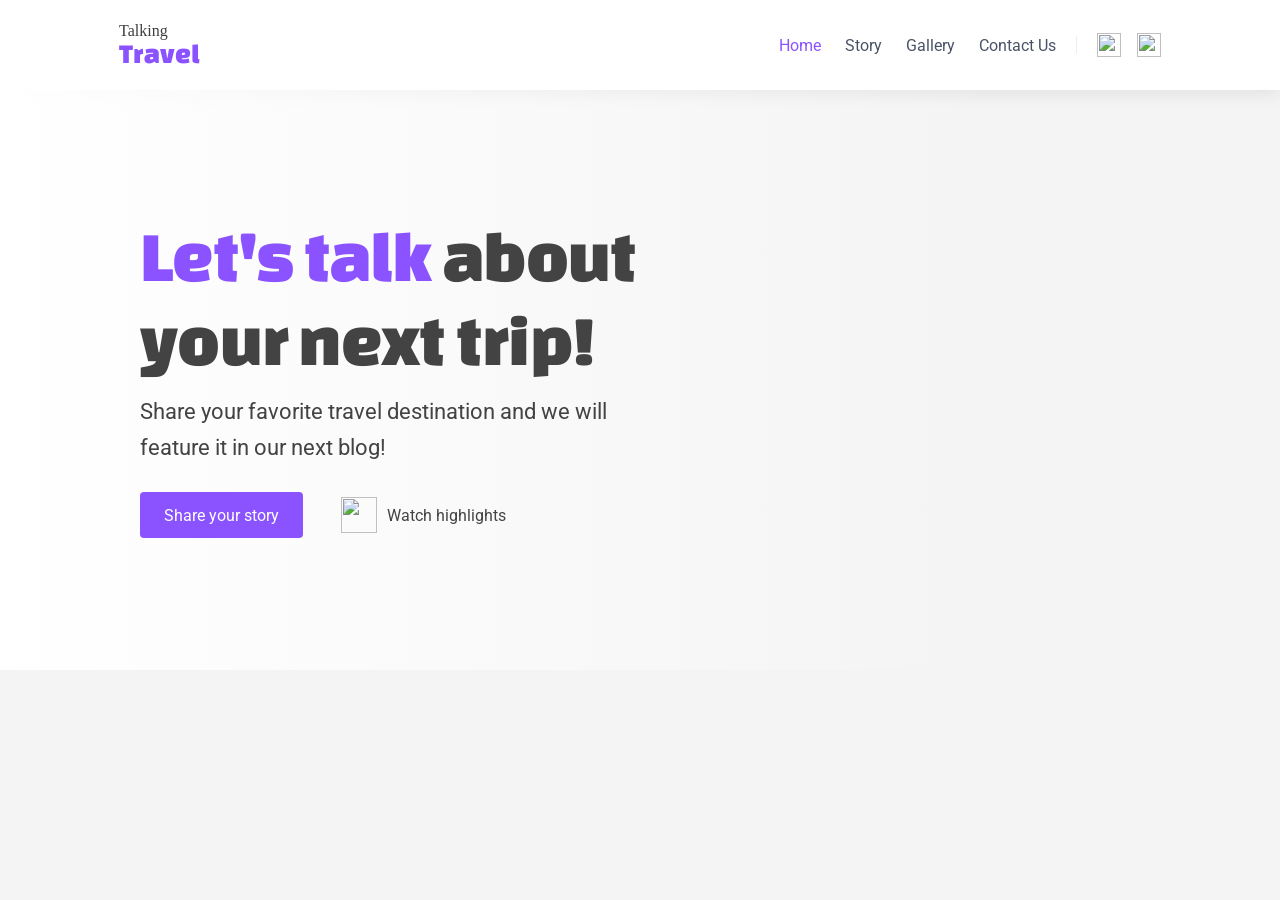
==== index.html @ 97d71665 "Обновленная шапка страницы + 2 блок с фотографией" ====
<!DOCTYPE html>
<html lang="ru">
    <head>
        <meta charset="utf-8">
        <meta name="viewport" content="width=device-width, initial-scale=1">
        <title>Talking Travel - сообщество путешественников</title>
        
        <link rel="preconnect" href="https://fonts.googleapis.com">
        <link rel="preconnect" href="https://fonts.gstatic.com" crossorigin>
        <link href="https://fonts.googleapis.com/css2?family=Changa+One:ital@0;1&family=Roboto:ital,wght@0,100..900;1,100..900&display=swap" rel="stylesheet">
       
        <link rel="stylesheet" href="./css/style.css">
    </head>

    <body>

    <!-- Хедер с отступами -->
    <header class="header">
        <!-- Логотип -->
        <div class="logo">
            <span class="logo-top">Talking</span>
            <span class="logo-bottom">Travel</span>
        </div>

        <!-- Правая часть -->
        <div class="right-side">
            
            <!-- Меню -->
            <nav class="nav">
                <a href="#" class="active">Home</a>
                <a href="#">Story</a>
                <a href="#">Gallery</a>
                <a href="#">Contact Us</a>
            </nav>

            <!-- Линия -->
            <div class="separator"></div>

            <!-- Иконки -->
            <div class="icons">
                <img class="icon" src="img/Лупа.png">
                <img class="icon" src="img/Профиль.png">
            </div>

        </div>
    </header>

    <section class="hero-block">
        <div class="container">
            <h1 class="hero__title">
                <span class="hero__title-accent">Let's talk</span> about<br>
                your next trip!
                </h1>
            <p class="hero__description">Share your favorite travel destination and we will<br>
                feature it in our next blog!</p>
            <div class="hero__actions">
                <a class="button button--primary" href="#share">
                    Share your story</a>
                <a class="button button--secondary" href="#video">
                    <img class="icon--video" src="img/Видео.png">
                    Watch highlights
                </a>
            </div>
        </div>
       
    </section>
    </body>
</html>
---- css/style.css ----
/* Сброс */
* {
    margin: 0;
    padding: 0;
    box-sizing: border-box;
}

body {
    font-family: Arial, sans-serif;
    background-color: #f4f4f4;
}

/* --- Хедер --- */
.header {
    width: auto;
 
    height: 90px;
    background-color: #ffffff;
    
    display: flex;
    justify-content: space-between; /* Логотип к левому краю, меню к правому */
    align-items: center;
    
    /* Внутренние отступы для контента (чтобы текст не прилипал к краям белого блока) */
    padding-left: 119px;
    padding-right: 119px;
    
    box-shadow: 0 4px 16px rgba(0,0,0,0.08);
}

/* --- Логотип --- */
.logo {
    display: flex;
    flex-direction: column;
    line-height: 1;
}

.logo-top {
    font-family: 'Black Signature PERSONAL USE ONLY';
    font-size: 16px;
    color: #3E3E3E;
}

.logo-bottom {
    font-family: 'Changa One';
    font-size: 28px;
    font-weight: 400;
    color: #8A53FF;
}

/* --- Правая часть --- */
.right-side {
    display: flex;
    align-items: center;
    gap: 20px;
}

/* --- Меню --- */
.nav {
    font-family: 'Roboto';
    display: flex;
    gap: 24px;
}

.nav a {
    text-decoration: none;
    color: #495367;
    font-size: 16px;
}

.nav a.active {
    color: #8A53FF;
}

/* --- Разделитель --- */
.separator {
    width: 1px;
    height: 18.53px;
    background-color: #EEEEEE;
}

/* --- Иконки --- */
.icons {
    display: flex;
    align-items: center;
    gap: 16px;
}

.icon {
    width: 24px;      /* задайте нужный размер */
    height: 24px;
    cursor: pointer;
    object-fit: contain;
}

.hero-block {
    width: 100%;             /* Растягиваем блок на всю ширину */
    height: 580px;       /* Задаем минимальную высоту блока (можно в px или vh) */
    
    /* Добавляем изображение */
    background-image: linear-gradient(to right, 
                        rgba(255, 255, 255, 1) 0%, 
                        rgba(255, 255, 255, 0) 78%),
    url('../img/Фон.png'); 
    
    /* Настройки отображения картинки: */
    background-repeat: no-repeat;  /* Запрещаем картинке размножаться плиткой */
    background-size: cover;        /* Масштабируем картинку, чтобы она полностью закрыла блок */
    background-position: center;   /* Центрируем картинку по вертикали и горизонтали */
    
    /* Дополнительно: выравнивание текста внутри блока */
    display: flex;
    align-items: flex-start;           /* Центрируем контент по вертикали */

    padding-left: 140px;
    padding-top: 124px;
}

.hero__title {
    font-family: 'Changa One', sans-serif;
    font-size: 73px;
    font-weight: 400;         
    line-height: 84px;        
    letter-spacing: -0.01em; 
    color: #434343;
}

.hero__title-accent {
  color: #8A53FF;
}

.hero__description {
    font-family: 'Roboto', sans-serif;
    font-size: 22px;
    font-weight: 400;         
    line-height: 36px;  
    color: #434343;
    padding-top: 12px;
}

.hero__actions {
    display: flex;
    gap: 14px;
    align-items: center;
    padding-top: 26px;
}

.button {
    display: inline-flex;
    align-items: center;
    justify-content: center;
    gap: 10px;
    height: 46px;
    padding: 12px 24px;
    border-radius: 4px;
    font-family: 'Roboto', sans-serif;
    font-size: 16px;
    font-weight: 400;
    text-decoration: none;
    cursor: pointer;
    border: none;
    transition: opacity 0.2s;
}

.button--primary {
    background: #8A53FF;
    color: #ffffff;
}

.hero__actions--secondary {
    display: inline-flex;
}
.icon--video {
    width: 36px;      /* задайте нужный размер */
    height: 36px;
    cursor: pointer;
    object-fit: contain;
}

.button--secondary {
    color: #434343;
}
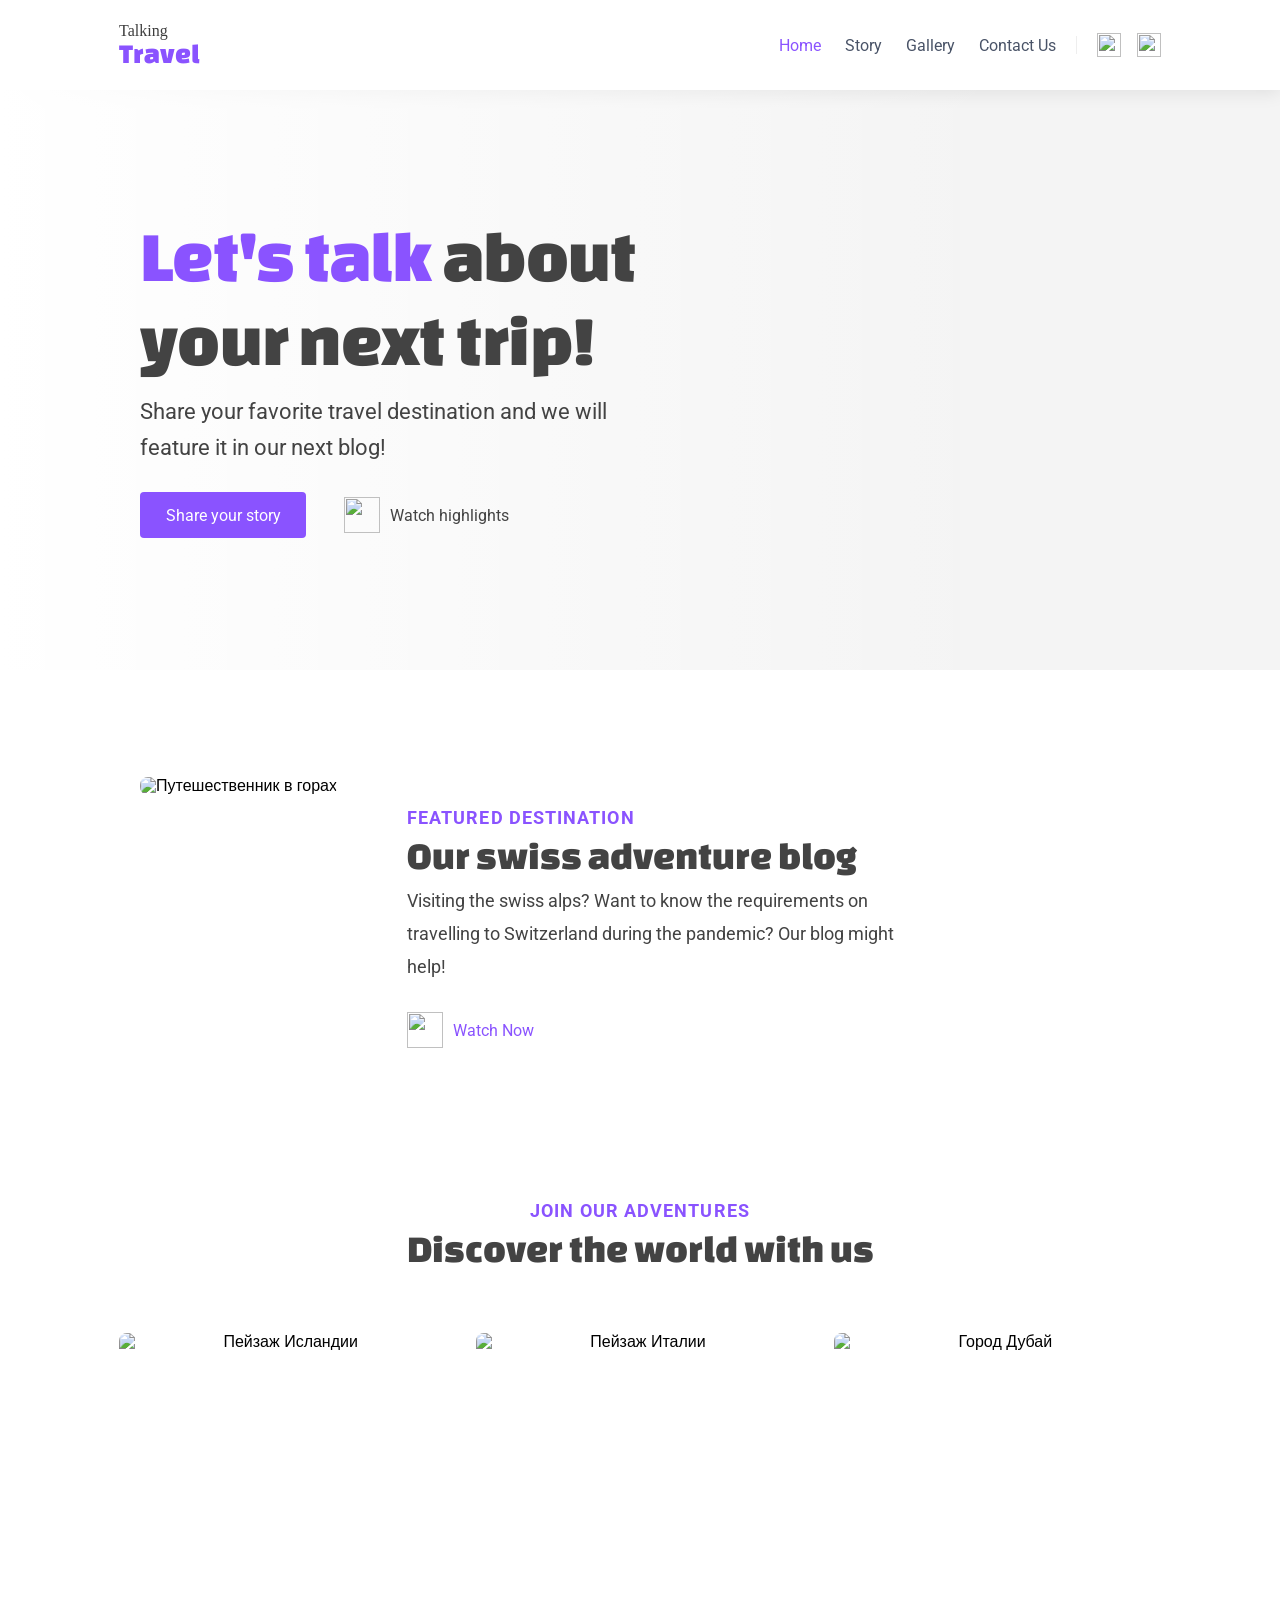
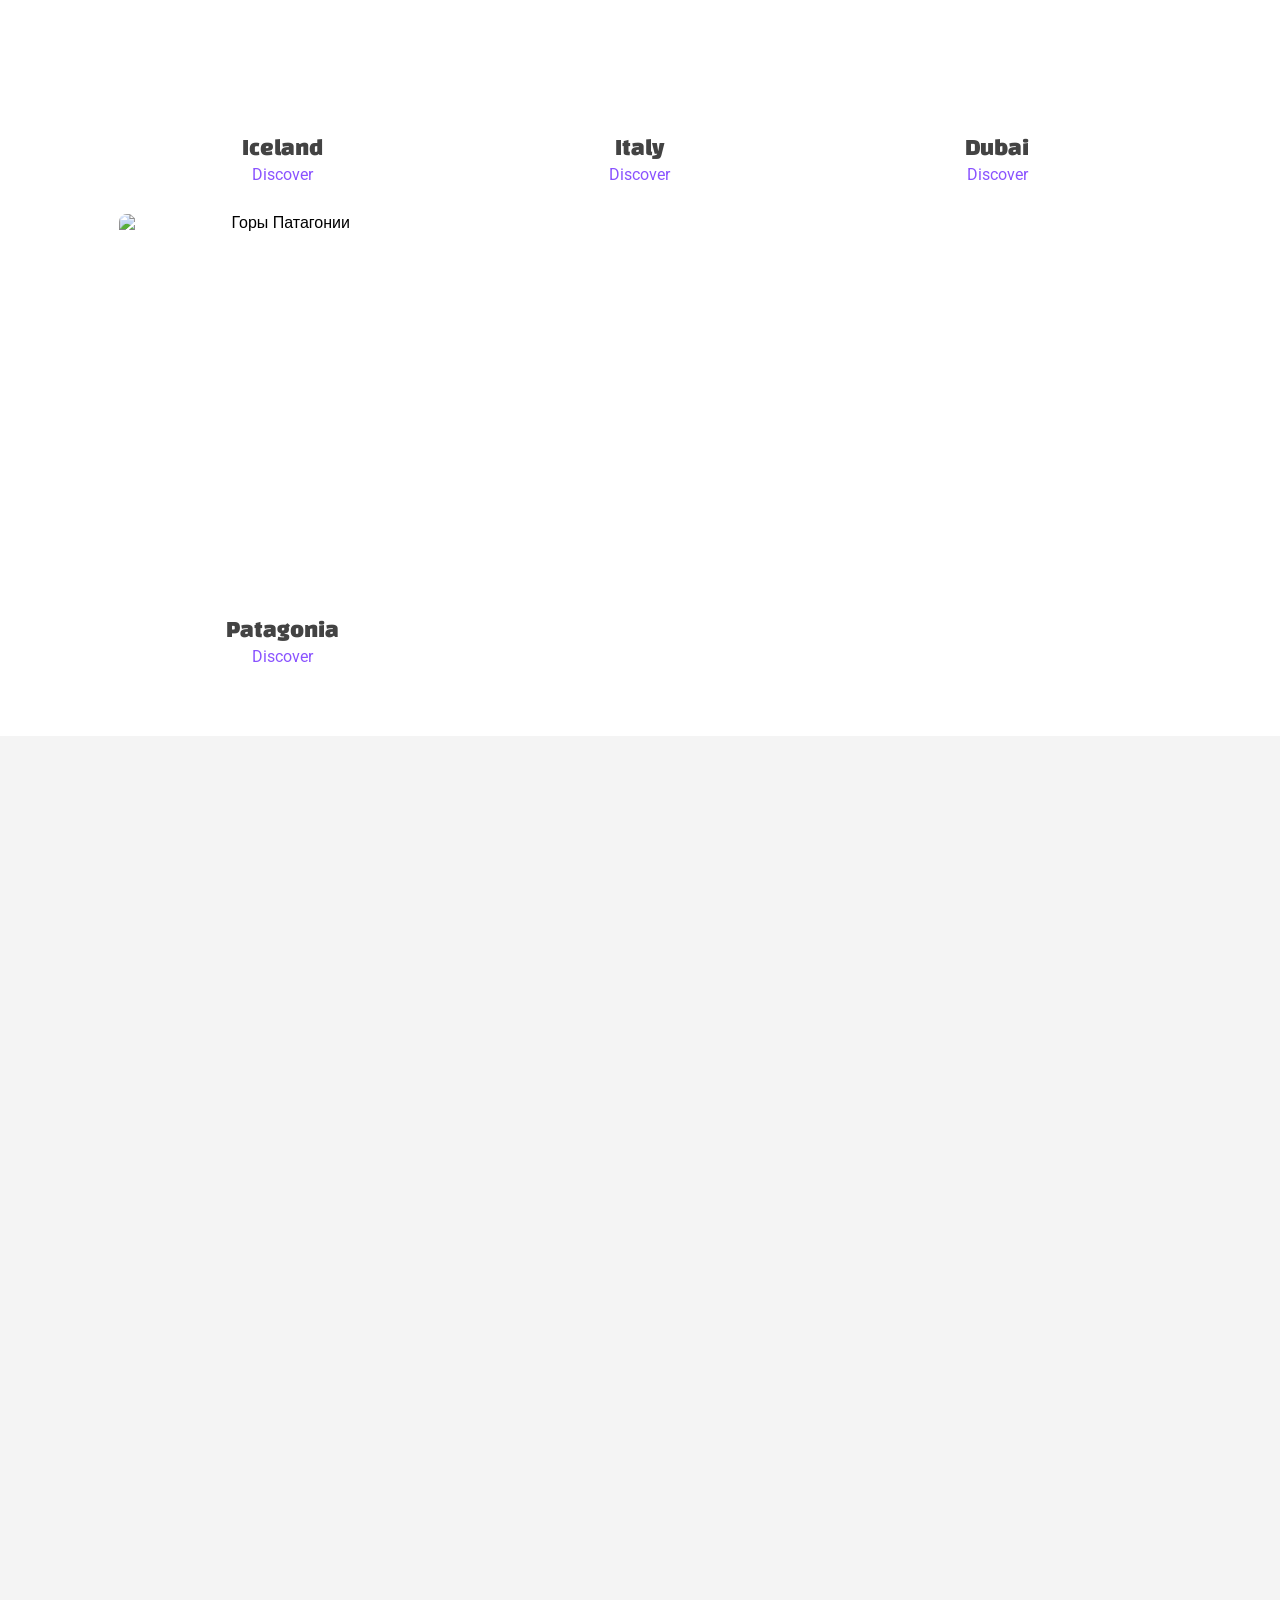
==== commit ec26c6c5: "Секция featured: разметка и стили + Секция discover: сетка карточек стран + Секция share: фон" ====
--- a/index.html
+++ b/index.html
@@ -17,7 +17,7 @@
     <!-- Хедер с отступами -->
     <header class="header">
         <!-- Логотип -->
-        <div class="logo">
+        <div class="logo" href="./index.html">
             <span class="logo-top">Talking</span>
             <span class="logo-bottom">Travel</span>
         </div>
@@ -45,8 +45,8 @@
         </div>
     </header>
 
-    <section class="hero-block">
-        <div class="container">
+    <section class="hero">
+        <div class="hero-block">
             <h1 class="hero__title">
                 <span class="hero__title-accent">Let's talk</span> about<br>
                 your next trip!
@@ -62,7 +62,76 @@
                 </a>
             </div>
         </div>
-       
+    </section>
+
+    <section class="featured">
+        <div class="featured__inner">
+            <div class="featured__media">
+                 <img class="featured__image" src="./img/блог2.jpg" alt="Путешественник в горах">
+            </div>
+
+            <div class="featured__content">
+                <div class="featured__text">
+                    <p class="eyebrow featured__eyebrow">FEATURED DESTINATION</p>
+                    <h2 class="title featured__title">Our swiss adventure blog</h2>
+                    <p class="featured__description">Visiting the swiss alps? Want to know the requirements on travelling to Switzerland during the pandemic? Our blog might help!</p>             
+                </div>
+
+                <div class="featured__button">
+                    <a class="button button--icon" href="#watch">
+                        <img class="featured__video" src="img/Video2.png"> Watch Now
+                    </a>
+                </div>
+            </div>
+        </div>
+    </section>
+
+    <section class="discover">
+        <div class="discover__inner">
+            <div class="discover_header">
+                <p class="eyebrow discover__eyebrow">JOIN OUR ADVENTURES</p>
+                <h2 class="title featured__title">Discover the world with us</h2>
+            </div>
+
+            <ul class="discover__grid">
+                <li>
+                    <article class="country-card">
+                    <img class="country-card__image" src="./img/Iceland.png" alt="Пейзаж Исландии">
+                    <h3 class="country-card__title">Iceland</h3>
+                    <a class="country-card__link" href="#">Discover</a>
+                    </article>
+                </li>
+
+                <li>
+                    <article class="country-card">
+                    <img class="country-card__image" src="./img/Italy.png" alt="Пейзаж Италии">
+                    <h3 class="country-card__title">Italy</h3>
+                    <a class="country-card__link" href="#">Discover</a>
+                    </article>
+                </li>
+
+                <li>
+                    <article class="country-card">
+                    <img class="country-card__image" src="./img/Dubai.png" alt="Город Дубай">
+                    <h3 class="country-card__title">Dubai</h3>
+                    <a class="country-card__link" href="#">Discover</a>
+                    </article>
+                </li>
+
+                <li>
+                    <article class="country-card">
+                    <img class="country-card__image" src="./img/Patagonia.png" alt="Горы Патагонии">
+                    <h3 class="country-card__title">Patagonia</h3>
+                    <a class="country-card__link" href="#">Discover</a>
+                    </article>
+                </li>
+            </ul>    
+        </div>
+    </section>
+
+    <section class="share">
+        <div class="share__header">
+        </div>
     </section>
     </body>
 </html>
--- a/css/style.css
+++ b/css/style.css
@@ -18,10 +18,9 @@
     background-color: #ffffff;
     
     display: flex;
-    justify-content: space-between; /* Логотип к левому краю, меню к правому */
-    align-items: center;
-    
-    /* Внутренние отступы для контента (чтобы текст не прилипал к краям белого блока) */
+    justify-content: space-between; 
+    align-items: center;
+    
     padding-left: 119px;
     padding-right: 119px;
     
@@ -87,30 +86,27 @@
 }
 
 .icon {
-    width: 24px;      /* задайте нужный размер */
+    width: 24px;      
     height: 24px;
     cursor: pointer;
     object-fit: contain;
 }
 
-.hero-block {
-    width: 100%;             /* Растягиваем блок на всю ширину */
-    height: 580px;       /* Задаем минимальную высоту блока (можно в px или vh) */
-    
-    /* Добавляем изображение */
+.hero{
+    width: 100%;            
+    height: 580px;      
+    
     background-image: linear-gradient(to right, 
                         rgba(255, 255, 255, 1) 0%, 
                         rgba(255, 255, 255, 0) 78%),
     url('../img/Фон.png'); 
     
-    /* Настройки отображения картинки: */
-    background-repeat: no-repeat;  /* Запрещаем картинке размножаться плиткой */
-    background-size: cover;        /* Масштабируем картинку, чтобы она полностью закрыла блок */
-    background-position: center;   /* Центрируем картинку по вертикали и горизонтали */
-    
-    /* Дополнительно: выравнивание текста внутри блока */
-    display: flex;
-    align-items: flex-start;           /* Центрируем контент по вертикали */
+    background-repeat: no-repeat; 
+    background-size: cover;        
+    background-position: center;   
+    
+    display: flex;
+    align-items: flex-start;          
 
     padding-left: 140px;
     padding-top: 124px;
@@ -126,7 +122,7 @@
 }
 
 .hero__title-accent {
-  color: #8A53FF;
+    color: #8A53FF;
 }
 
 .hero__description {
@@ -151,7 +147,6 @@
     justify-content: center;
     gap: 10px;
     height: 46px;
-    padding: 12px 24px;
     border-radius: 4px;
     font-family: 'Roboto', sans-serif;
     font-size: 16px;
@@ -164,6 +159,8 @@
 
 .button--primary {
     background: #8A53FF;
+    width: 166px;
+    height: 46px;
     color: #ffffff;
 }
 
@@ -171,12 +168,153 @@
     display: inline-flex;
 }
 .icon--video {
-    width: 36px;      /* задайте нужный размер */
+    width: 36px;     
     height: 36px;
     cursor: pointer;
     object-fit: contain;
 }
 
 .button--secondary {
-    color: #434343;
+    padding-left: 24px;
+    color: #434343;
+}
+
+.featured{ 
+    background-color: #ffffff;
+    padding: 107px 140px;
+}
+
+.featured__inner {
+    display: flex;
+}
+
+.featured__media {
+    padding-right: 40px;
+}
+
+.featured__image {
+    width: 540px;
+    height: 338px;     
+    height: auto;         
+    border-radius: 8px;
+}
+
+.featured__content{
+    width: 580px;
+    height: 292px;
+}
+
+.featured__text{
+    padding-top: 30px;
+    padding-left: 30px;
+    padding-right: 30px;
+}
+
+.eyebrow {
+    font-family: 'Roboto', sans-serif;
+    font-size: 18px;
+    font-weight: 700; 
+    letter-spacing: 1.08px;   
+    color: #8A53FF;
+    margin-bottom: 8px;
+}
+
+.title{
+    font-family: 'Changa One', sans-serif;
+    font-size: 39px;
+    font-weight: 400;   
+    color: #434343;
+    margin-bottom: 8px;
+}
+
+.featured__title{
+    line-height: 36px; 
+}
+
+.featured__description{
+    font-family: 'Roboto', sans-serif;
+    font-size: 18px;
+    font-weight: 400; 
+    line-height: 33px;   
+    color: #434343;
+}
+
+.button--icon {
+    color: #8A53FF;  
+    margin-top: 24px;
+    margin-left: 30px;   
+}
+
+.featured__video{
+    width: 36px;     
+    height: 36px;
+    cursor: pointer;
+    object-fit: contain;  
+    color: #8A53FF;
+}
+
+.discover {
+  background-color: #ffffff;
+  padding: 24px 119px 70px;
+  width: 100%;   
+  margin: 0 auto;              
+}
+
+.discover_header{
+    text-align: center;
+    margin-bottom: 48px;
+}
+
+.featured__title{
+    line-height: 40px;
+}
+
+.country-card {
+  text-align: center;
+}
+
+.country-card__image {
+  width: 100%;              
+  aspect-ratio: 268.5 / 317;  
+  object-fit: cover;
+  border-radius: 8px;
+  display: block;
+}
+
+.country-card__title {
+    font-family: 'Changa One', sans-serif;
+    font-size: 24px;
+    font-weight: 400;
+    line-height: 36px;
+    color: #434343;
+    margin-top: 10px;
+}
+
+.country-card__link {
+    font-family: 'Roboto', sans-serif;
+    font-size: 16px;
+    color: #8A53FF;
+    display: inline-block;
+    text-decoration: none;
+}
+
+.discover__grid {
+  display: grid;
+  grid-template-columns: repeat(auto-fit, minmax(260px, 1fr));  
+  gap: 30px;                            
+  list-style: none;
+  padding-top: 16px;
+  margin: 0;
+}
+    
+.share{
+    width: 100vw;
+    height: 900px;  
+    background-repeat: no-repeat; 
+    background-size: cover;        
+    background-position: center;   
+    background-image: url('../img/share.png'); 
+
+    display: flex;
+    align-items: flex-start;          
 }
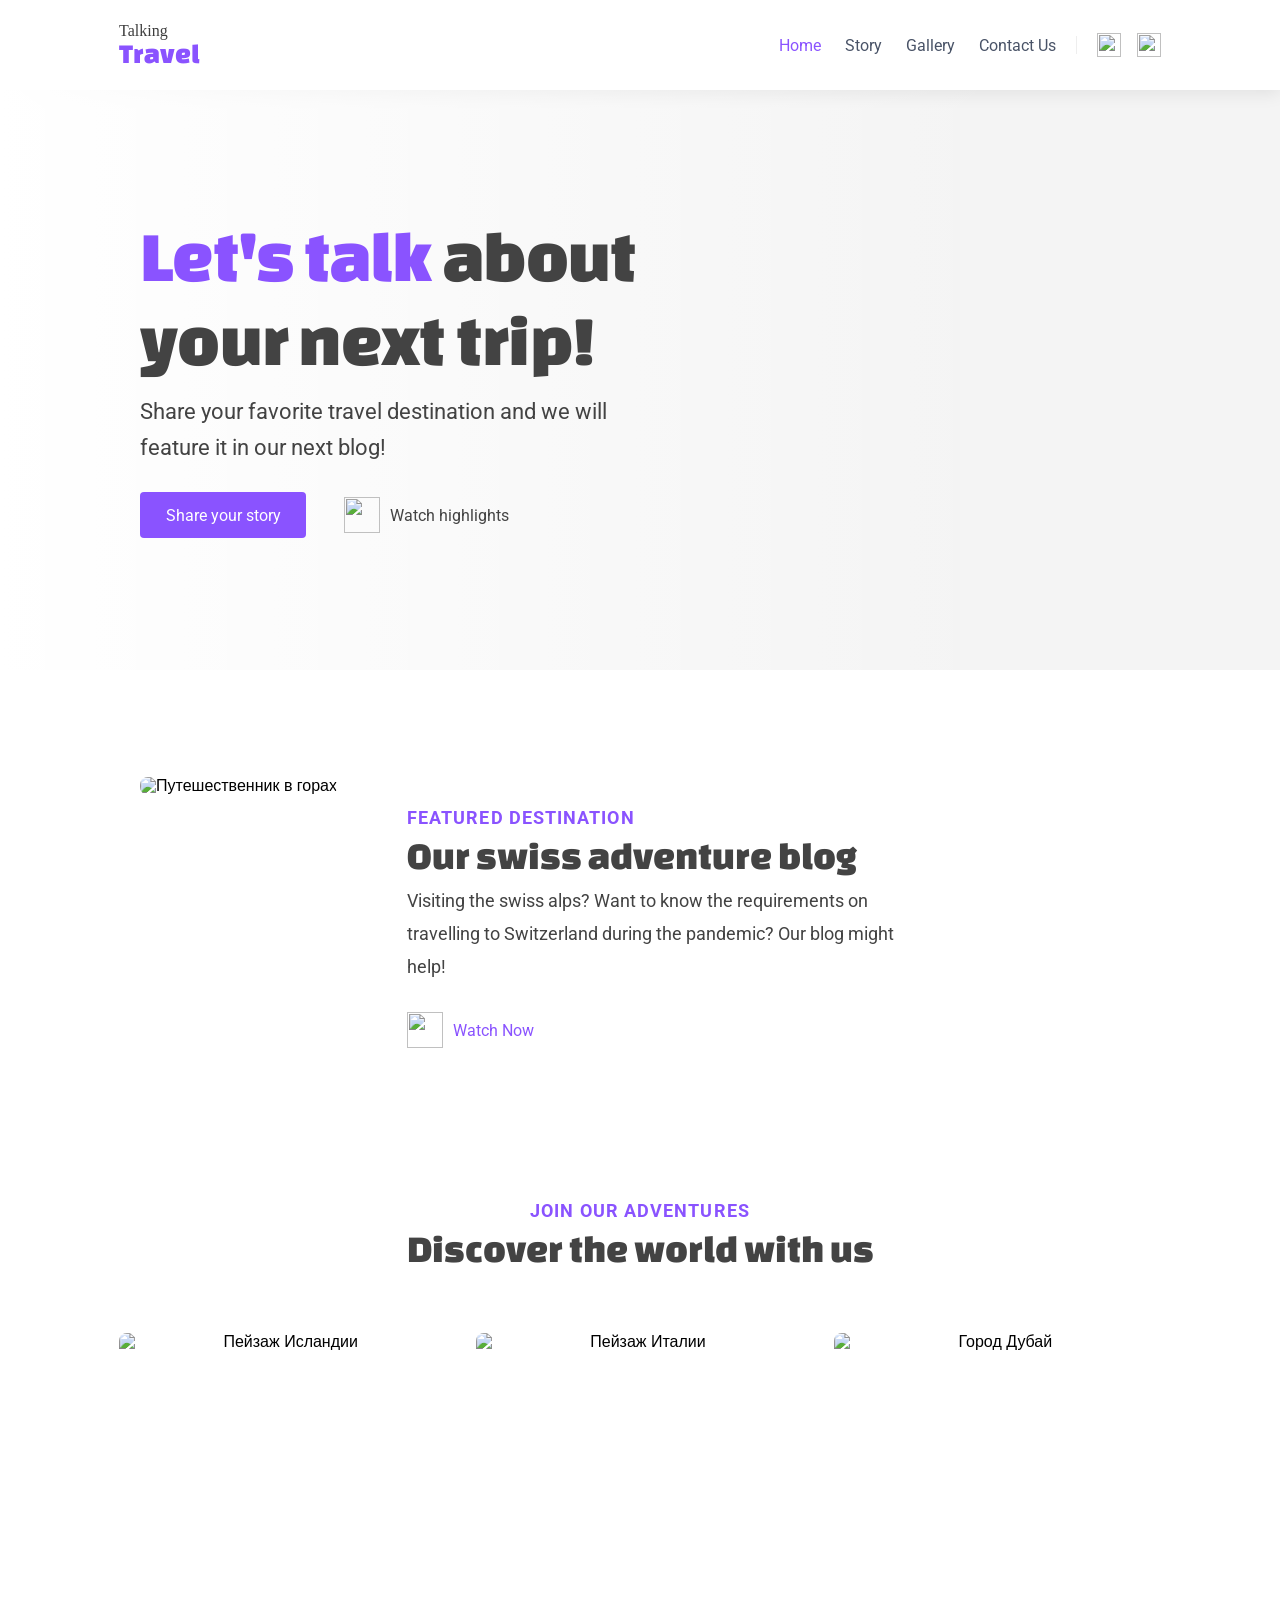
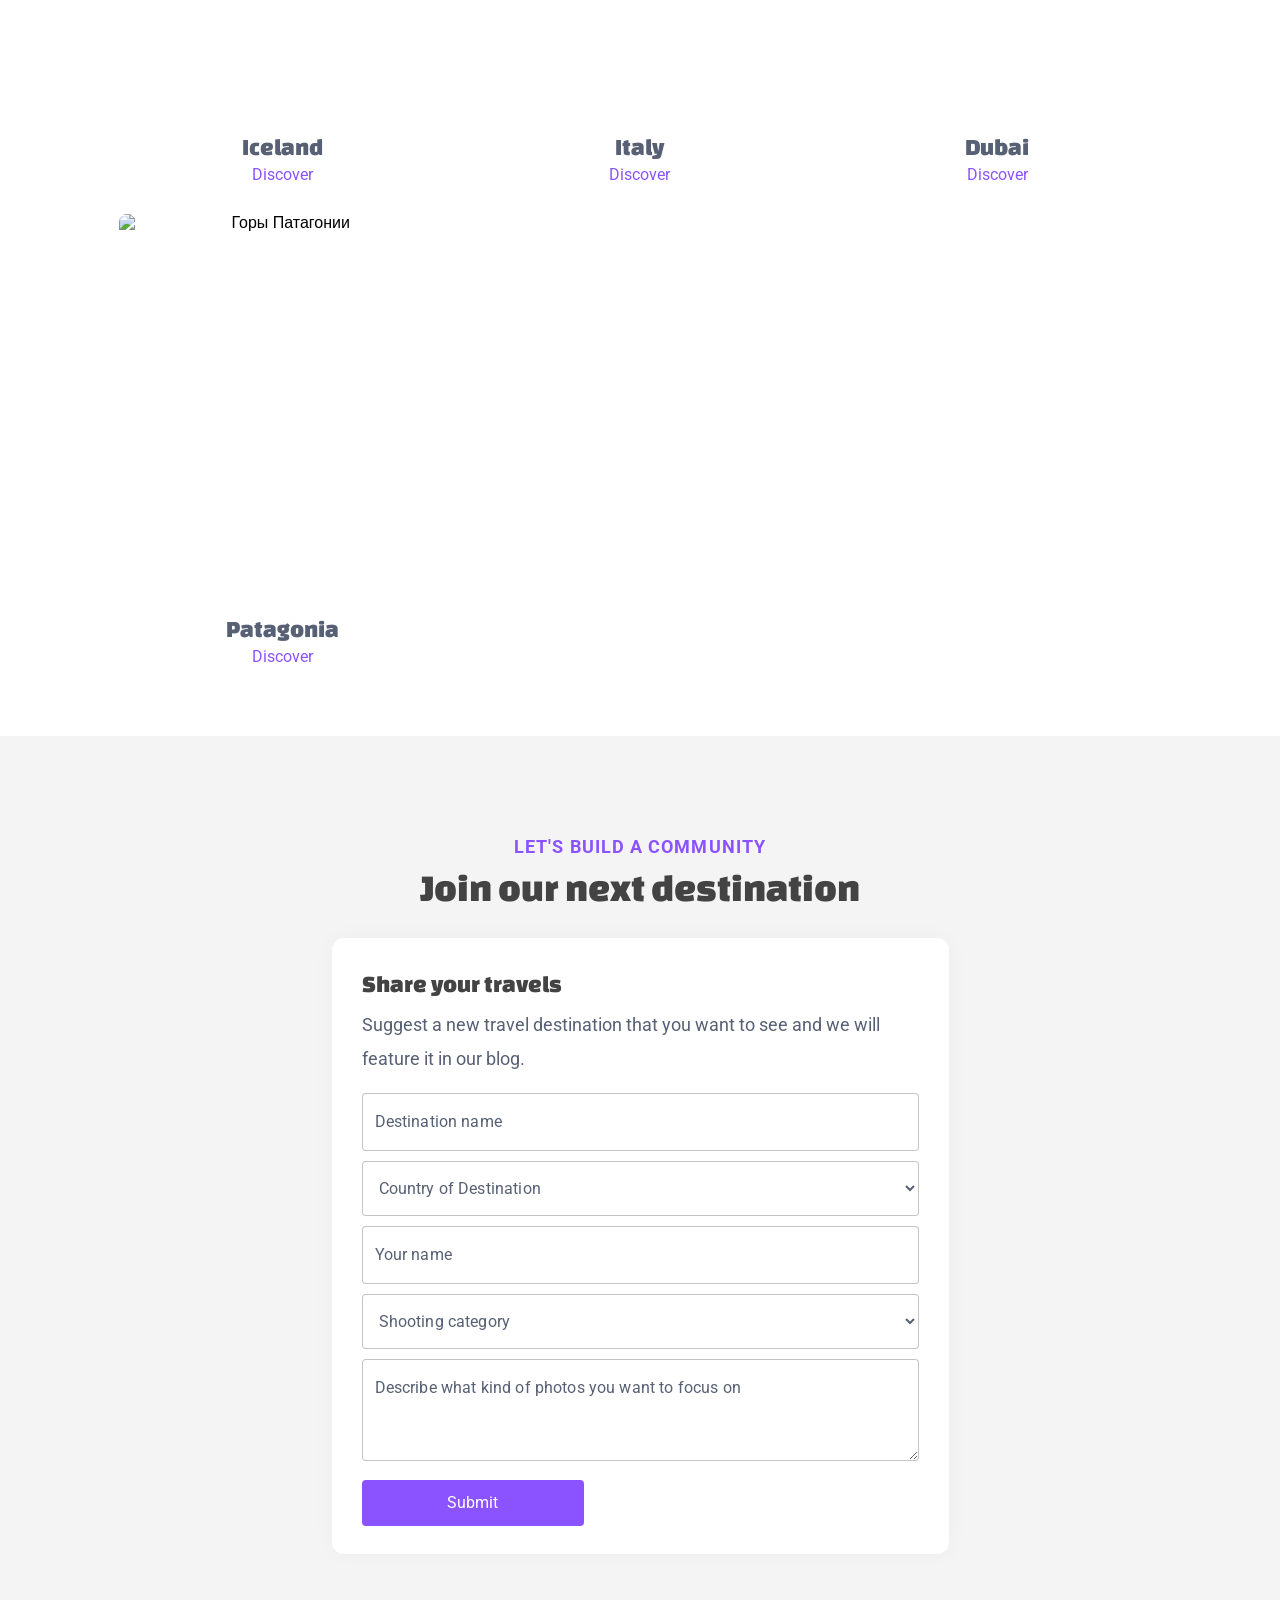
==== commit db0b6f4f: "Секция share: Форма для заполнения" ====
--- a/index.html
+++ b/index.html
@@ -131,6 +131,52 @@
 
     <section class="share">
         <div class="share__header">
+            <p class="eyebrow share__eyebrow">LET'S BUILD A COMMUNITY</p>
+            <h2 class="title share__title">Join our next destination</h2>
+        </div>
+
+        <div class="share__card">
+            <h3 class="share__card-title">Share your travels</h3>
+            <p class="share__card-text">Suggest a new travel destination that you want to see and we will feature it in our blog.</p>
+
+            <form class="share__form">
+                <label class="share__field">
+                <span class="visually-hidden">Destination name</span>
+                <input type="text" name="destination" placeholder="Destination name">
+                </label>
+
+                <label class="share__field">
+                <span class="visually-hidden">Country of Destination</span>
+                <select name="country">
+                    <option value="">Country of Destination</option>
+                    <option value="switzerland">Switzerland</option>
+                    <option value="iceland">Iceland</option>
+                    <option value="italy">Italy</option>
+                </select>
+                </label>
+
+                <label class="share__field">
+                <span class="visually-hidden">Your name</span>
+                <input type="text" name="name" placeholder="Your name">
+                </label>
+
+                <label class="share__field">
+                <span class="visually-hidden">Shooting category</span>
+                <select name="category">
+                    <option value="">Shooting category</option>
+                    <option value="landscape">Landscape</option>
+                    <option value="portrait">Portrait</option>
+                    <option value="city">City</option>
+                </select>
+                </label>
+
+                <label class="share__field">
+                <span class="visually-hidden">Description</span>
+                <textarea name="description" placeholder="Describe what kind of photos you want to focus on"></textarea>
+                </label>
+
+                <button type="submit" class="button button--primary share__submit">Submit</button>
+            </form>
         </div>
     </section>
     </body>
--- a/css/style.css
+++ b/css/style.css
@@ -286,7 +286,7 @@
     font-size: 24px;
     font-weight: 400;
     line-height: 36px;
-    color: #434343;
+    color: #576074;
     margin-top: 10px;
 }
 
@@ -307,14 +307,137 @@
   margin: 0;
 }
     
-.share{
-    width: 100vw;
-    height: 900px;  
-    background-repeat: no-repeat; 
-    background-size: cover;        
-    background-position: center;   
-    background-image: url('../img/share.png'); 
-
-    display: flex;
-    align-items: flex-start;          
+.share {
+  width: 100%;
+  /* Убрал фиксированную высоту 900px, чтобы блок подстраивался под контент */
+  padding-top: 100px;
+  padding-bottom: 100px;
+  
+  /* Фон (оставил как у тебя) */
+  background-image: url('../img/share.png');
+  background-repeat: no-repeat;
+  background-size: cover;
+  background-position: center;
+  
+  /* ЭТО ВАЖНО: Центрируем карточку внутри секции */
+  display: flex;
+  flex-direction: column;
+  align-items: center;
+}
+
+.share__header {
+  text-align: center;
+  margin-bottom: 30px; /* Отступ от заголовка до белой карточки */
+}
+
+.share__eyebrow {
+  margin-bottom: 10px;
+}
+
+.share__title {
+  margin: 0;
+}
+
+/* --- Белая карточка --- */
+.share__card {
+  background-color: #ffffff;
+  width: 617px; /* Твоя ширина */
+  height: auto; 
+  
+  border-radius: 12px;
+  
+  /* ЭТО ВАЖНО: Внутренние отступы, чтобы текст не прилипал к краям */
+  padding: 28px 30px;
+  
+  /* Выстраиваем элементы внутри карточки друг под другом */
+  display: flex;
+  flex-direction: column;
+  
+  /* Тень для красоты (как на макете) */
+  box-shadow: 0 0 24px rgba(0, 0, 0, 0.03);
+}
+
+.share__card-title {
+  font-family: 'Changa One', sans-serif; /* Или Changa One, если хочешь как заголовок */
+  font-size: 24px;
+  font-weight: 400;
+  color: #434343;
+  line-height: 36px;
+  margin-bottom: 6px;
+}
+
+.share__card-text {
+  font-family: 'Roboto', sans-serif;
+  font-size: 18px;
+  color: #576074;
+  line-height: 34px;
+  margin-bottom: 17px; /* Отступ до начала формы */
+}
+
+/* --- Форма --- */
+.share__form {
+  display: flex;
+  flex-direction: column;
+  gap: 10px; /* Расстояние между полями ввода */
+}
+
+.share__field {
+  width: 100%;
+}
+
+/* Стили для всех полей ввода (input, select, textarea) */
+.share__field input,
+.share__field select,
+.share__field textarea {
+  width: 100%;
+  padding: 16px 12px;
+  border: 1px solid rgba(0, 0, 0, 0.23); /* Светло-серая рамка */
+  border-radius: 4px;
+  font-family: 'Roboto', sans-serif; /* Шрифт Roboto */
+  font-size: 16px;                   /* Размер 16 */
+  font-weight: 400;                  /* Regular (обычный) */
+  line-height: 24px;                 /* Line height 24 */
+  letter-spacing: 0.15px; 
+  color: #576074;
+  background-color: #ffffff;
+  outline: none; /* Убираем синюю рамку при клике по умолчанию */
+}
+
+.share__field input::placeholder,
+.share__field textarea::placeholder {
+  color: #576074;
+}
+
+/* Чтобы при клике рамка становилась фиолетовой */
+.share__field input:focus,
+.share__field select:focus,
+.share__field textarea:focus {
+  border-color: #8A53FF;
+}
+
+/* Специально для большого поля описания */
+.share__field textarea {
+  min-height: 102px; /* Минимальная высота */
+  resize: vertical; /* Можно тянуть только вниз */
+}
+
+.share__submit {
+  margin-top: 5px;
+  width: 222px; 
+  height: 46px;
+  font-size: 16px;
+  font-weight: 400;
+  border-radius: 4px;
+}
+
+/* Класс для скрытия подписей (label), который уже есть в HTML */
+.visually-hidden {
+  position: absolute;
+  width: 1px;
+  height: 1px;
+  margin: -1px;
+  padding: 0;
+  overflow: hidden;
+  clip: rect(0, 0, 0, 0);
+  border: 0;
 }
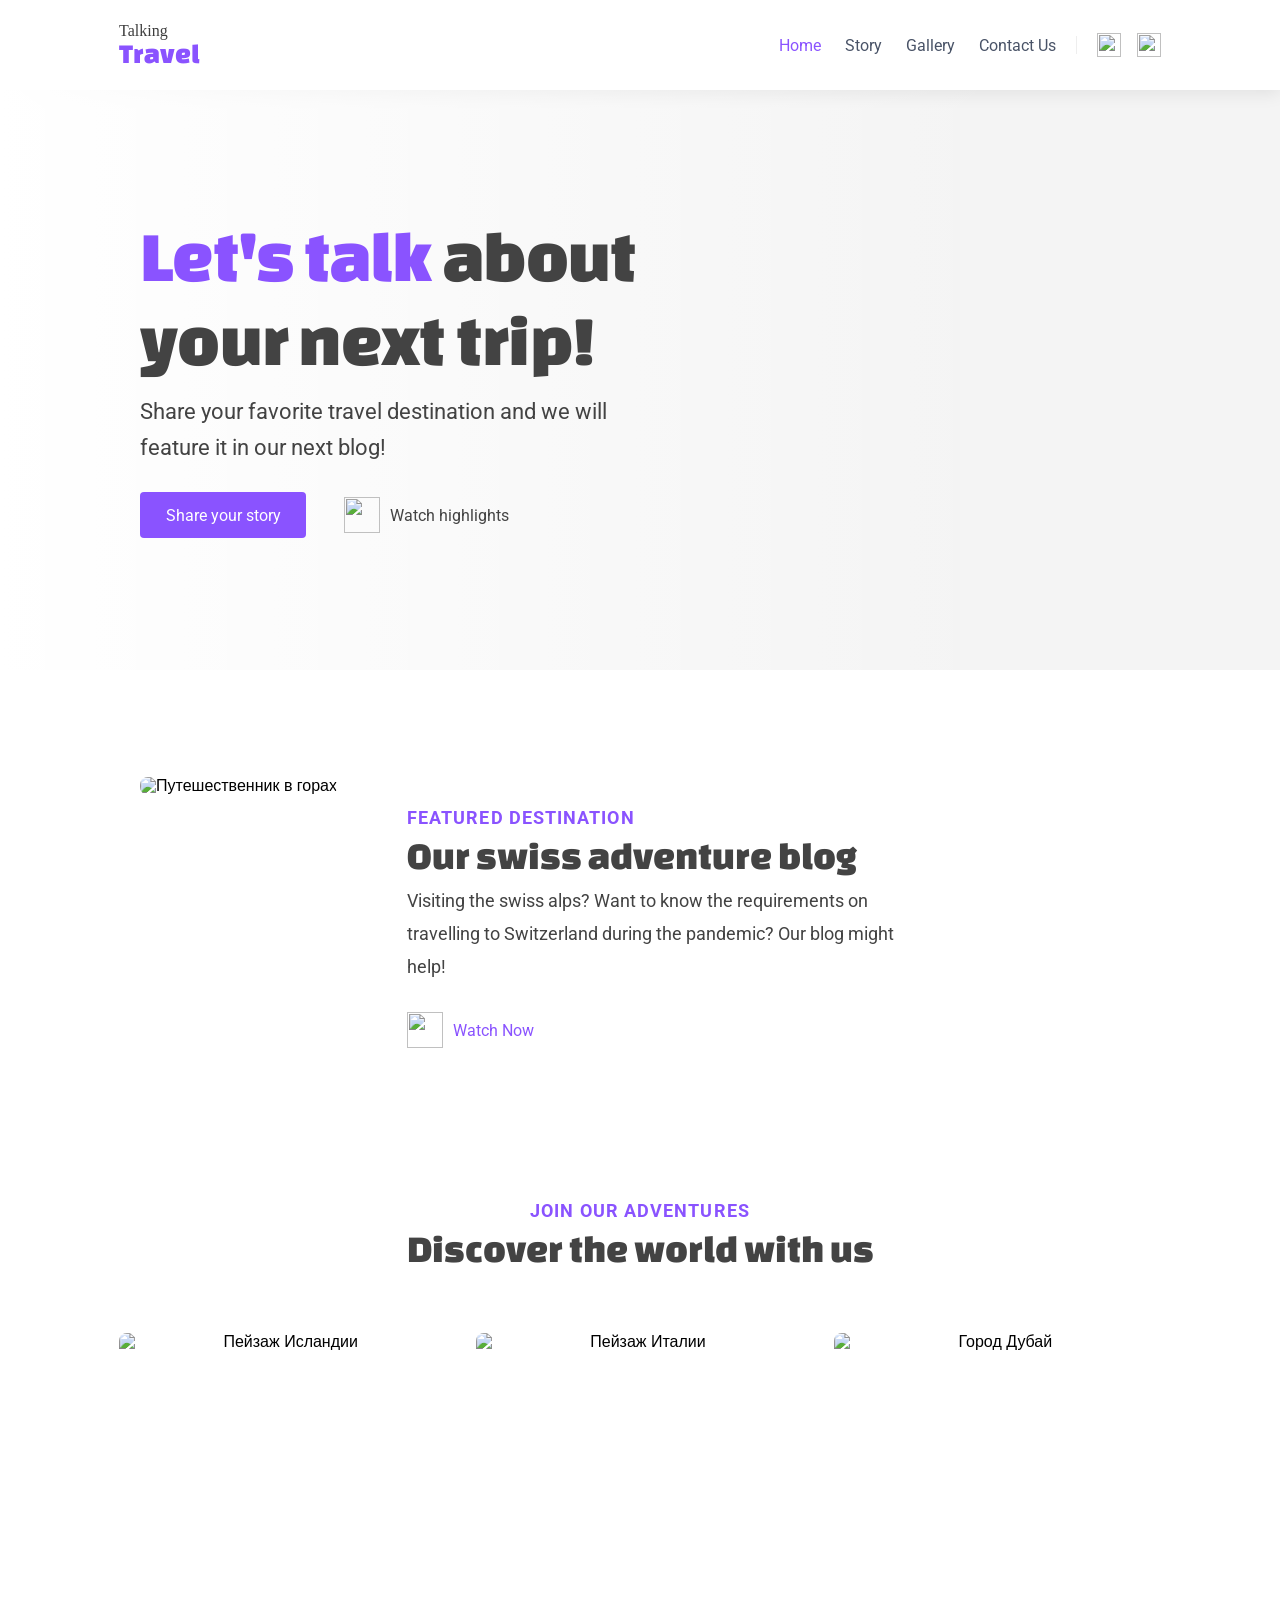
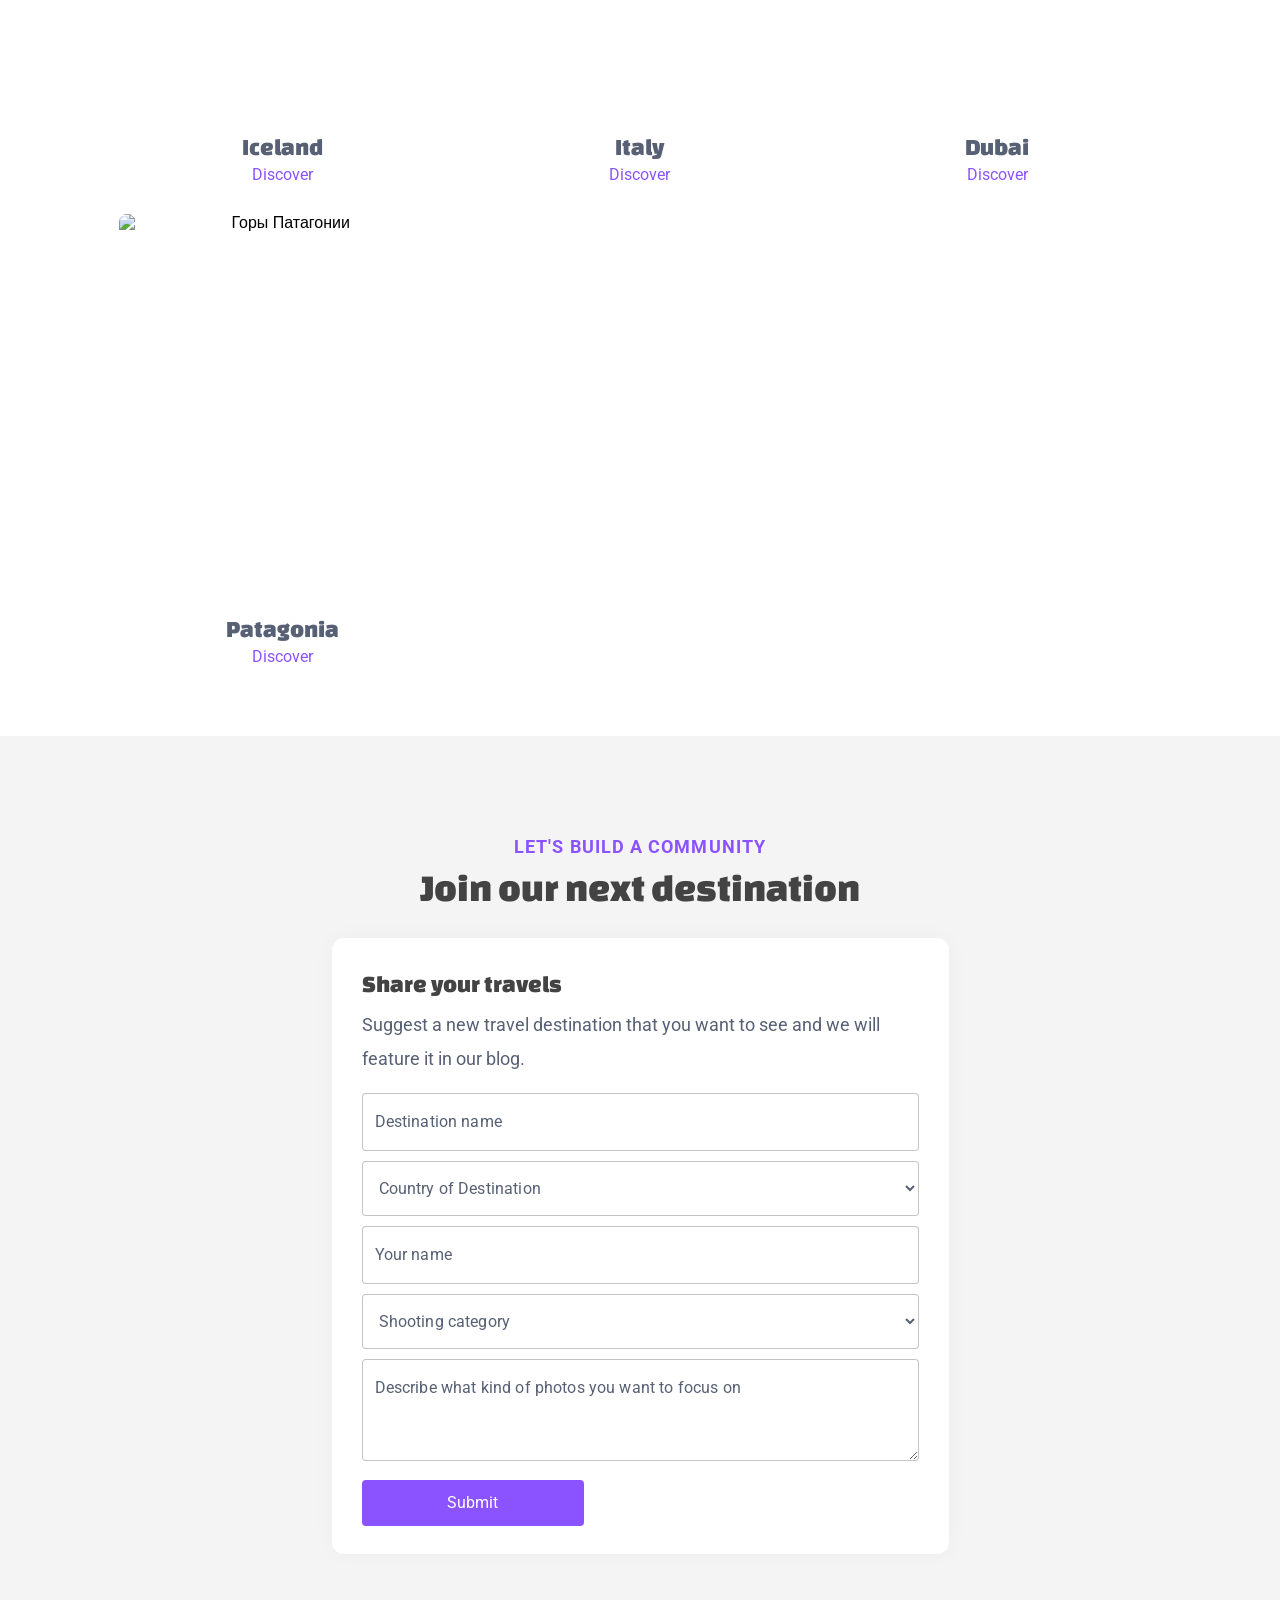
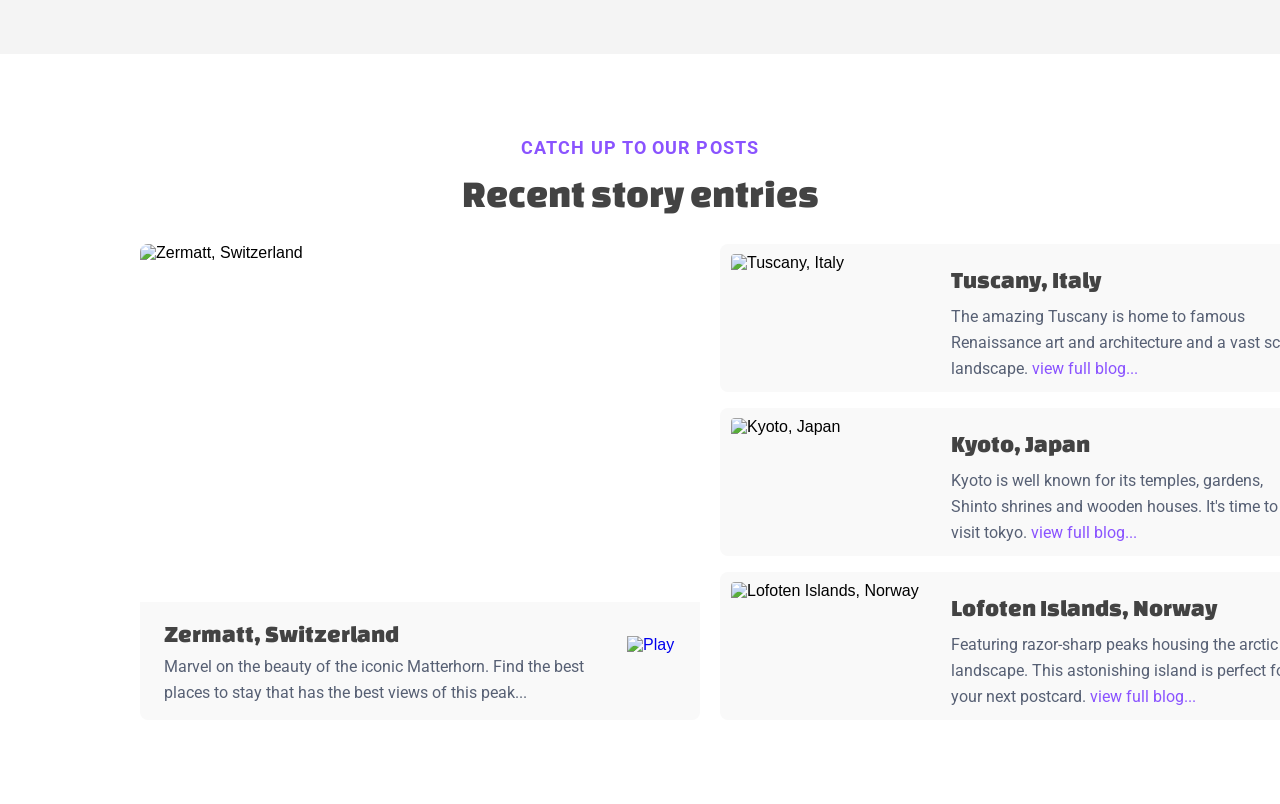
==== commit d80822c5: "Добавлен блок Recent story entries" ====
--- a/index.html
+++ b/index.html
@@ -179,5 +179,58 @@
             </form>
         </div>
     </section>
+
+    <section class="recent">
+        <div class="recent__header">
+            <p class="eyebrow recent__eyebrow">CATCH UP TO OUR POSTS</p>
+            <h2 class="title recent__title">Recent story entries</h2>
+        </div>
+
+        <div class="recent__inner">
+            <!-- Большая карточка слева -->
+            <article class="recent__main">
+                <img class="recent__main-image" src="./img/Zermatt.png" alt="Zermatt, Switzerland">
+                
+                <div class="recent__main-content">
+                    <div class="recent__main-row">
+                        <div class="recent__main-text-block">
+                            <h3 class="recent__main-title">Zermatt, Switzerland</h3>
+                            <p class="recent__main-text">Marvel on the beauty of the iconic Matterhorn. Find the best places to stay that has the best views of this peak...</p>
+                        </div>
+                        <a class="recent__play" href="#watch">
+                            <img src="img/Video2.png" alt="Play">
+                        </a>
+                    </div>
+                </div>
+            </article>
+
+            <!-- Три маленькие карточки справа -->
+            <div class="recent__list">
+                <article class="recent__item">
+                    <img class="recent__item-image" src="./img/Tuscany.png" alt="Tuscany, Italy">
+                    <div class="recent__item-content">
+                        <h3 class="recent__item-title">Tuscany, Italy</h3>
+                        <p class="recent__item-text">The amazing Tuscany is home to famous Renaissance art and architecture and a vast scenic landscape. <a href="#" class="recent__link">view full blog...</a></p>
+                    </div>
+                </article>
+
+                <article class="recent__item">
+                    <img class="recent__item-image" src="./img/Kyoto.png" alt="Kyoto, Japan">
+                    <div class="recent__item-content">
+                        <h3 class="recent__item-title">Kyoto, Japan</h3>
+                        <p class="recent__item-text">Kyoto is well known for its temples, gardens, Shinto shrines and wooden houses. It's time to visit tokyo. <a href="#" class="recent__link">view full blog...</a></p>
+                    </div>
+                </article>
+
+                <article class="recent__item">
+                    <img class="recent__item-image" src="./img/Lofoten Islands.png" alt="Lofoten Islands, Norway">
+                    <div class="recent__item-content">
+                        <h3 class="recent__item-title">Lofoten Islands, Norway</h3>
+                        <p class="recent__item-text">Featuring razor-sharp peaks housing the arctic landscape. This astonishing island is perfect for your next postcard. <a href="#" class="recent__link">view full blog...</a></p>
+                    </div>
+                </article>
+            </div>
+        </div>
+    </section>
     </body>
 </html>
--- a/css/style.css
+++ b/css/style.css
@@ -10,7 +10,7 @@
     background-color: #f4f4f4;
 }
 
-/* --- Хедер --- */
+/*Хедер*/
 .header {
     width: auto;
  
@@ -27,7 +27,7 @@
     box-shadow: 0 4px 16px rgba(0,0,0,0.08);
 }
 
-/* --- Логотип --- */
+/*Логотип*/
 .logo {
     display: flex;
     flex-direction: column;
@@ -47,14 +47,14 @@
     color: #8A53FF;
 }
 
-/* --- Правая часть --- */
+/*Правая часть*/
 .right-side {
     display: flex;
     align-items: center;
     gap: 20px;
 }
 
-/* --- Меню --- */
+/*Меню*/
 .nav {
     font-family: 'Roboto';
     display: flex;
@@ -71,7 +71,7 @@
     color: #8A53FF;
 }
 
-/* --- Разделитель --- */
+/*Разделитель*/
 .separator {
     width: 1px;
     height: 18.53px;
@@ -309,17 +309,14 @@
     
 .share {
   width: 100%;
-  /* Убрал фиксированную высоту 900px, чтобы блок подстраивался под контент */
   padding-top: 100px;
   padding-bottom: 100px;
   
-  /* Фон (оставил как у тебя) */
   background-image: url('../img/share.png');
   background-repeat: no-repeat;
   background-size: cover;
   background-position: center;
-  
-  /* ЭТО ВАЖНО: Центрируем карточку внутри секции */
+
   display: flex;
   flex-direction: column;
   align-items: center;
@@ -327,7 +324,7 @@
 
 .share__header {
   text-align: center;
-  margin-bottom: 30px; /* Отступ от заголовка до белой карточки */
+  margin-bottom: 30px; 
 }
 
 .share__eyebrow {
@@ -338,27 +335,21 @@
   margin: 0;
 }
 
-/* --- Белая карточка --- */
+/*Белая карточка*/
 .share__card {
   background-color: #ffffff;
-  width: 617px; /* Твоя ширина */
+  width: 617px; 
   height: auto; 
   
   border-radius: 12px;
-  
-  /* ЭТО ВАЖНО: Внутренние отступы, чтобы текст не прилипал к краям */
   padding: 28px 30px;
-  
-  /* Выстраиваем элементы внутри карточки друг под другом */
   display: flex;
   flex-direction: column;
-  
-  /* Тень для красоты (как на макете) */
   box-shadow: 0 0 24px rgba(0, 0, 0, 0.03);
 }
 
 .share__card-title {
-  font-family: 'Changa One', sans-serif; /* Или Changa One, если хочешь как заголовок */
+  font-family: 'Changa One', sans-serif; 
   font-size: 24px;
   font-weight: 400;
   color: #434343;
@@ -371,14 +362,14 @@
   font-size: 18px;
   color: #576074;
   line-height: 34px;
-  margin-bottom: 17px; /* Отступ до начала формы */
+  margin-bottom: 17px;
 }
 
 /* --- Форма --- */
 .share__form {
   display: flex;
   flex-direction: column;
-  gap: 10px; /* Расстояние между полями ввода */
+  gap: 10px; 
 }
 
 .share__field {
@@ -391,16 +382,16 @@
 .share__field textarea {
   width: 100%;
   padding: 16px 12px;
-  border: 1px solid rgba(0, 0, 0, 0.23); /* Светло-серая рамка */
+  border: 1px solid rgba(0, 0, 0, 0.23); 
   border-radius: 4px;
-  font-family: 'Roboto', sans-serif; /* Шрифт Roboto */
-  font-size: 16px;                   /* Размер 16 */
-  font-weight: 400;                  /* Regular (обычный) */
-  line-height: 24px;                 /* Line height 24 */
+  font-family: 'Roboto', sans-serif; 
+  font-size: 16px;                   
+  font-weight: 400;               
+  line-height: 24px;              
   letter-spacing: 0.15px; 
   color: #576074;
   background-color: #ffffff;
-  outline: none; /* Убираем синюю рамку при клике по умолчанию */
+  outline: none; 
 }
 
 .share__field input::placeholder,
@@ -408,17 +399,15 @@
   color: #576074;
 }
 
-/* Чтобы при клике рамка становилась фиолетовой */
 .share__field input:focus,
 .share__field select:focus,
 .share__field textarea:focus {
   border-color: #8A53FF;
 }
 
-/* Специально для большого поля описания */
 .share__field textarea {
-  min-height: 102px; /* Минимальная высота */
-  resize: vertical; /* Можно тянуть только вниз */
+  min-height: 102px; 
+  resize: vertical; 
 }
 
 .share__submit {
@@ -430,7 +419,6 @@
   border-radius: 4px;
 }
 
-/* Класс для скрытия подписей (label), который уже есть в HTML */
 .visually-hidden {
   position: absolute;
   width: 1px;
@@ -440,4 +428,181 @@
   overflow: hidden;
   clip: rect(0, 0, 0, 0);
   border: 0;
+}
+
+.recent {
+  background-color: #ffffff;
+  padding: 83px 120px;
+  min-height: 750px;
+  width: 100%;
+}
+
+.recent__header {
+  text-align: center;
+  margin-bottom: 30px; 
+}
+
+.recent__eyebrow {
+  margin-bottom: 15px;
+}
+
+.recent__title {
+  margin: 0;
+}
+
+/* --- Сетка: большая карточка + список --- */
+.recent__inner {
+  display: flex;
+}
+
+/* --- Большая карточка слева --- */
+.recent__main {
+    width: 600px;        
+    flex-shrink: 0;
+    
+    
+    display: flex;
+    flex-direction: column;
+}
+
+.recent__main-image {
+    width: 560px;               
+    height: 358px;             
+    object-fit: cover;
+    
+    margin: 0 20px;
+    
+    border-radius: 8px 8px 0 0;
+    display: block;
+}
+
+.recent__main-row {
+  display: flex;
+  align-items: center;      
+  gap: 28px;
+}
+
+/* Блок с текстом и кнопкой (560×118) */
+.recent__main-content {
+    width: 560px;
+    margin: 0 20px;             
+    
+    padding: 14px 24px;         
+    
+    background-color: #F9F9F9;
+    
+    /* Скругление: верх 0, низ 8 */
+    border-radius: 0 0 8px 8px;
+    
+    box-sizing: border-box;    
+}
+
+.recent__main-text-block {
+    width: 512px;
+    flex: 1;
+    display: flex;
+    flex-direction: column;
+    gap: 2px;
+}
+
+.recent__main-title {
+  font-family: 'Changa One', sans-serif;
+  font-size: 24px;
+  font-weight: 400;
+  line-height: 36px;
+  color: #434343;
+}
+
+.recent__main-text {
+  font-family: 'Roboto', sans-serif;
+  font-size: 16px;
+  font-weight: 400;
+  line-height: 26px;
+  color: #576074;
+}
+
+/* Кнопка Play */
+.recent__play {
+  width: 49px;
+  height: 49px;
+  flex-shrink: 0;
+  
+  display: flex;
+  align-items: center;
+  justify-content: center;
+  
+  text-decoration: none;
+}
+
+.recent__play img {
+  width: 100%;
+  height: 100%;
+  object-fit: contain;
+}
+
+/* Список маленьких карточек справа */ 
+.recent__list {
+    width: 600px;
+    height: 476px;
+    display: flex;
+    flex-direction: column;
+    gap: 16px;         
+    flex: 1;
+}
+
+.recent__item {
+  display: flex;
+  gap: 20px;                 
+  
+  background-color: #F9F9F9; 
+  border-radius: 8px;       
+  
+  padding: 10px 11px;        
+  
+  min-height: 148px;         
+  box-sizing: border-box; 
+}
+
+/* Картинка: 200 × 128 */
+.recent__item-image {
+  width: 200px;
+  height: 128px;
+  object-fit: cover;
+  border-radius: 4px;         
+  flex-shrink: 0;             
+}
+
+.recent__item-content {
+    width: 358px;
+    display: flex;
+    flex-direction: column;
+    gap: 6px;                  
+
+    padding: 8px 0px;
+    max-width: 358px;                
+}
+
+.recent__item-title {
+  font-family: 'Changa One', sans-serif;
+  font-size: 24px;
+  font-weight: 400;
+  line-height: 36px;
+  color: #434343;
+}
+
+.recent__item-text {
+  font-family: 'Roboto', sans-serif;
+  font-size: 16px;
+  font-weight: 400;
+  line-height: 26px;
+  color: #576074;
+}
+
+.recent__link {
+  color: #8A53FF;
+  text-decoration: none;
+}
+
+.recent__link:hover {
+  text-decoration: underline;
 }
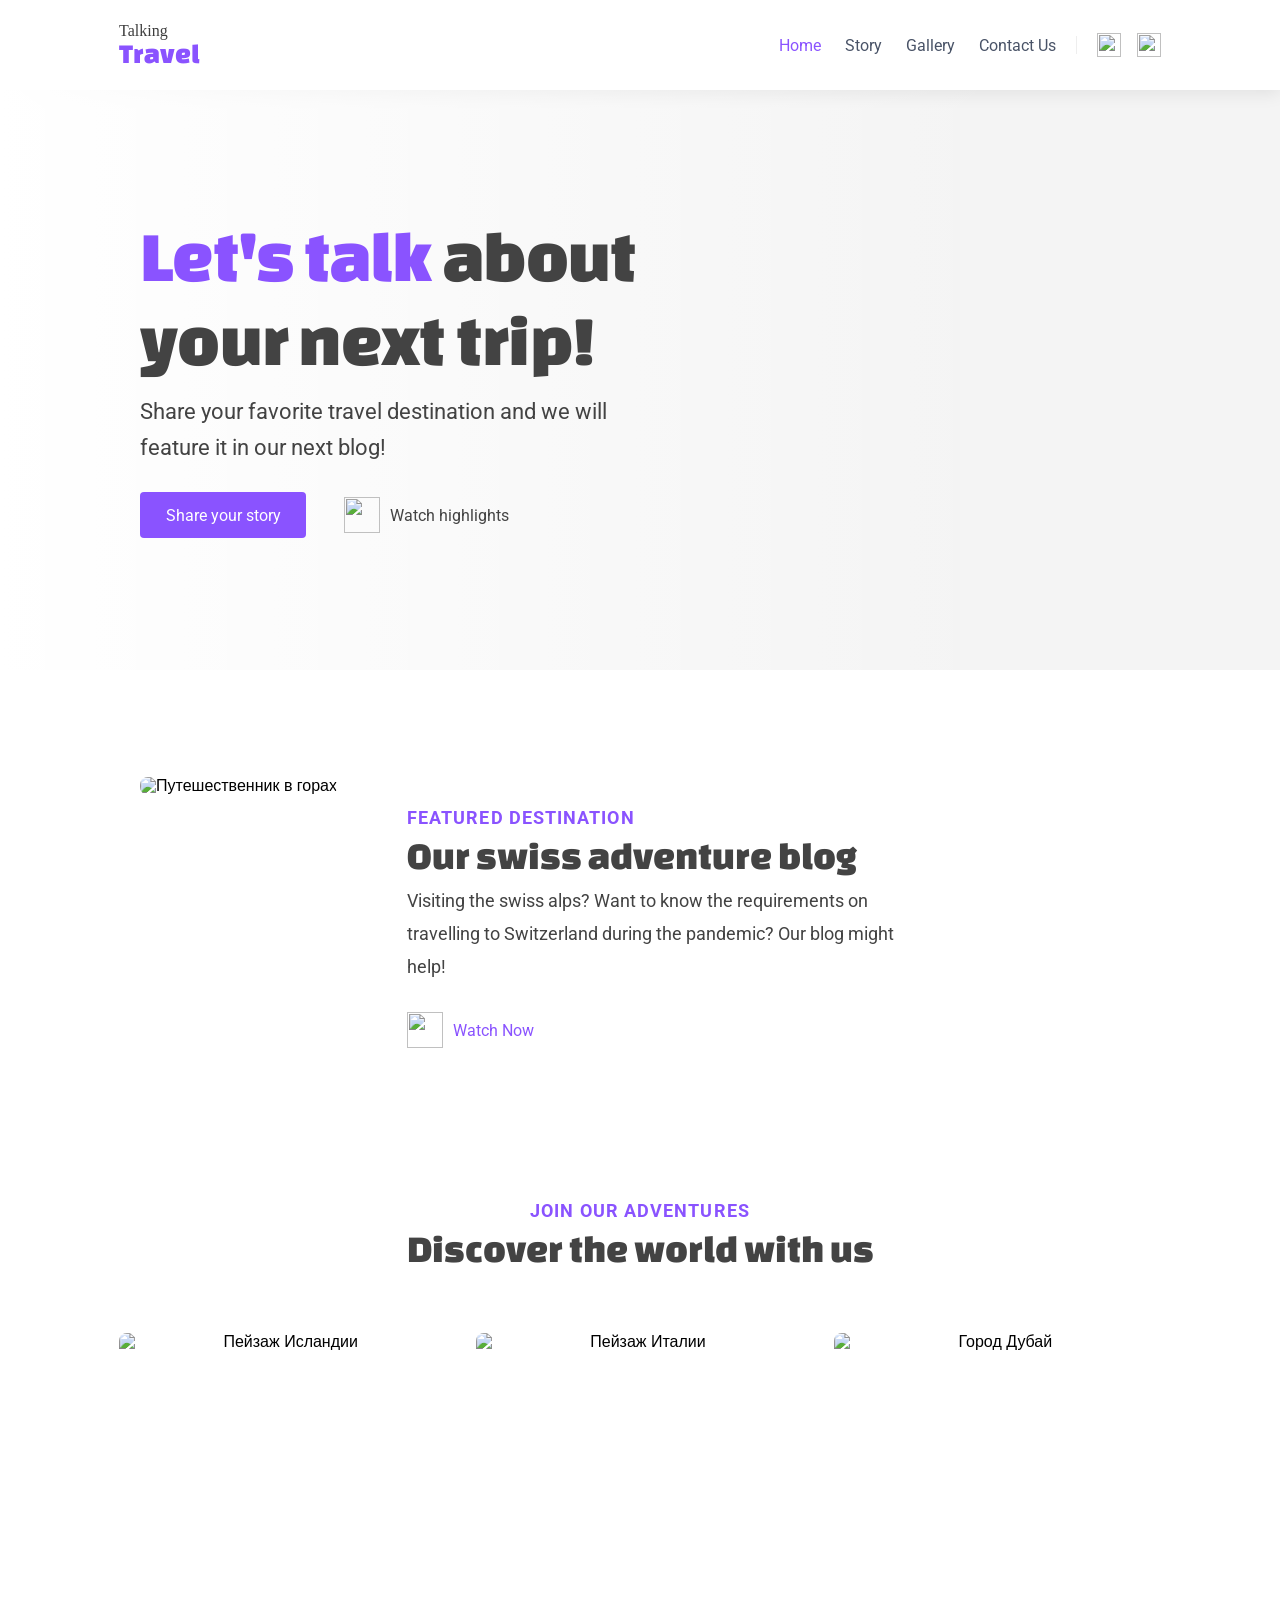
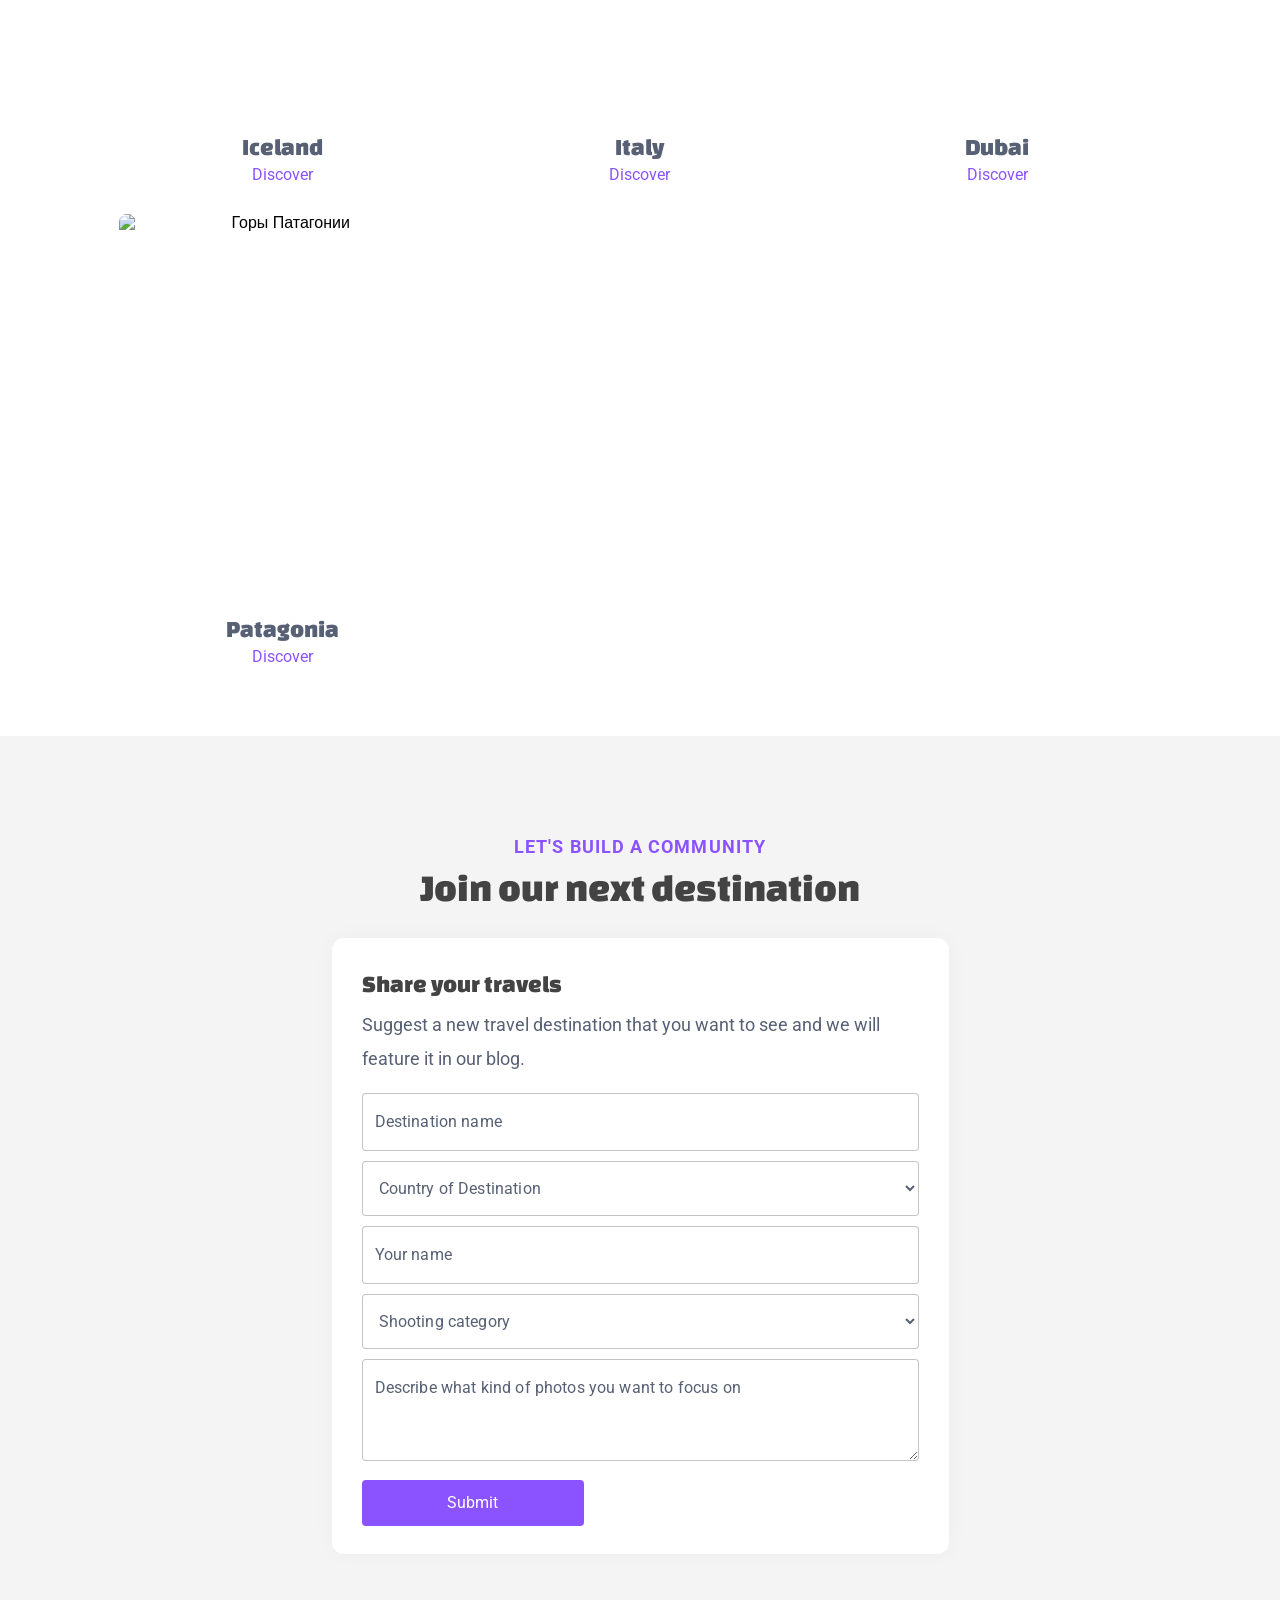
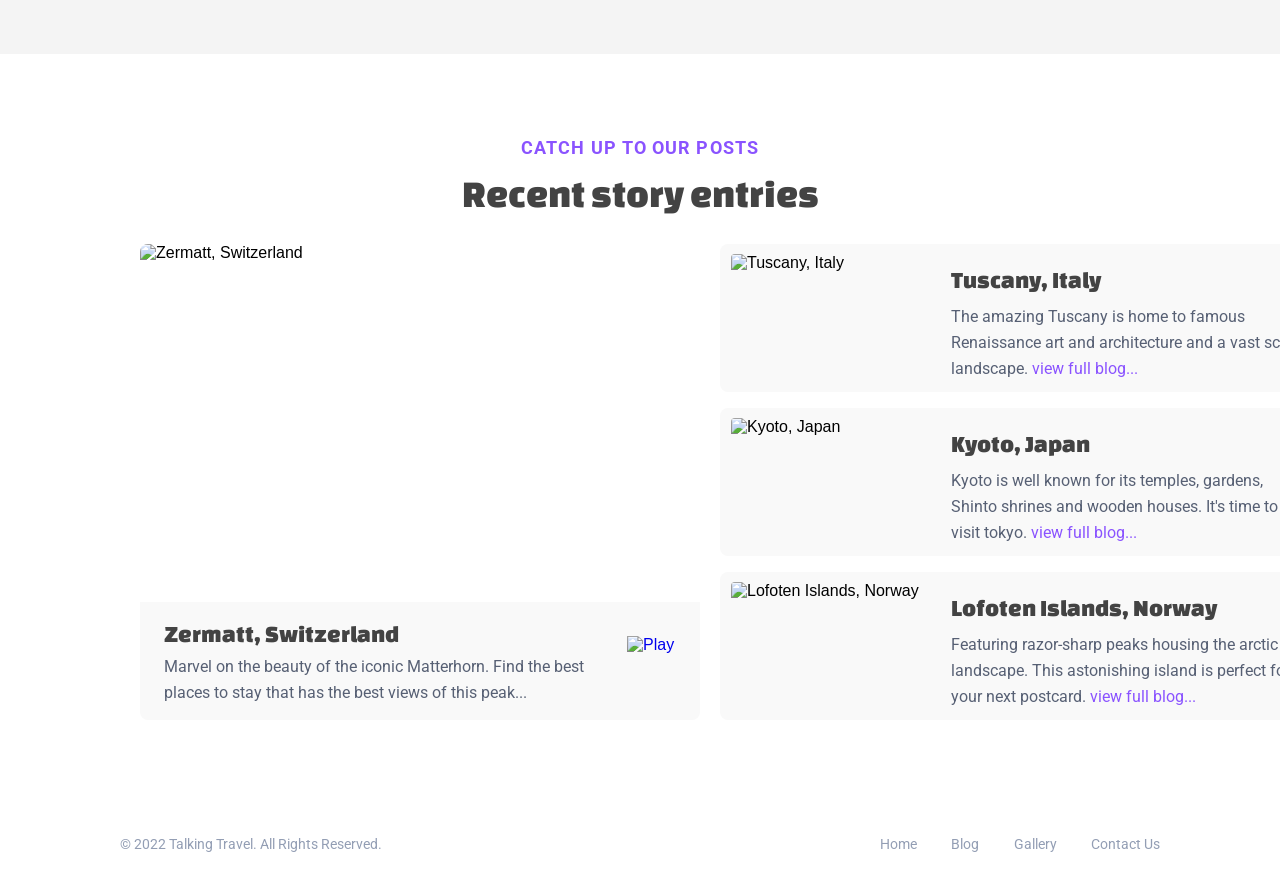
==== commit 7be3f099: "Добавлен блок Footer" ====
--- a/index.html
+++ b/index.html
@@ -233,4 +233,15 @@
         </div>
     </section>
     </body>
+
+    <footer class="footer">
+        <p class="footer__copyright">© 2022 Talking Travel. All Rights Reserved.</p>
+    
+        <nav class="footer__nav">
+            <a href="#" class="footer__link">Home</a>
+            <a href="#" class="footer__link">Blog</a>
+            <a href="#" class="footer__link">Gallery</a>
+            <a href="#" class="footer__link">Contact Us</a>
+        </nav>
+    </footer>
 </html>
--- a/css/style.css
+++ b/css/style.css
@@ -605,4 +605,54 @@
 
 .recent__link:hover {
   text-decoration: underline;
+}
+
+.footer {
+    width: 100%;
+    min-height: 80px;           
+    
+    background-color: #ffffff;
+    
+    padding: 32px 120px;
+    
+    /* Раскладываем копирайт и меню по краям */
+    display: flex;
+    justify-content: space-between;
+    align-items: center;
+    
+    box-sizing: border-box;
+}
+
+/* Копирайт */
+.footer__copyright {
+    font-family: 'Roboto', sans-serif;
+    font-size: 14px;
+    font-weight: 400;
+    line-height: normal;
+    color: #939EB4;              
+}
+
+/* Меню в футере */
+.footer__nav {
+  display: flex;
+  gap: 30px;                    
+  width: 280px;                
+  justify-content: space-between;
+}
+
+/* Ссылки в меню */
+.footer__link {
+  font-family: 'Roboto', sans-serif;
+  font-size: 14px;
+  font-weight: 400;
+  line-height: normal;
+  letter-spacing: 0%;
+  color: #939EB4;
+  text-decoration: none;
+  
+  transition: color 0.2s;
+}
+
+.footer__link:hover {
+  color: #8A53FF;               /* фиолетовый при наведении */
 }
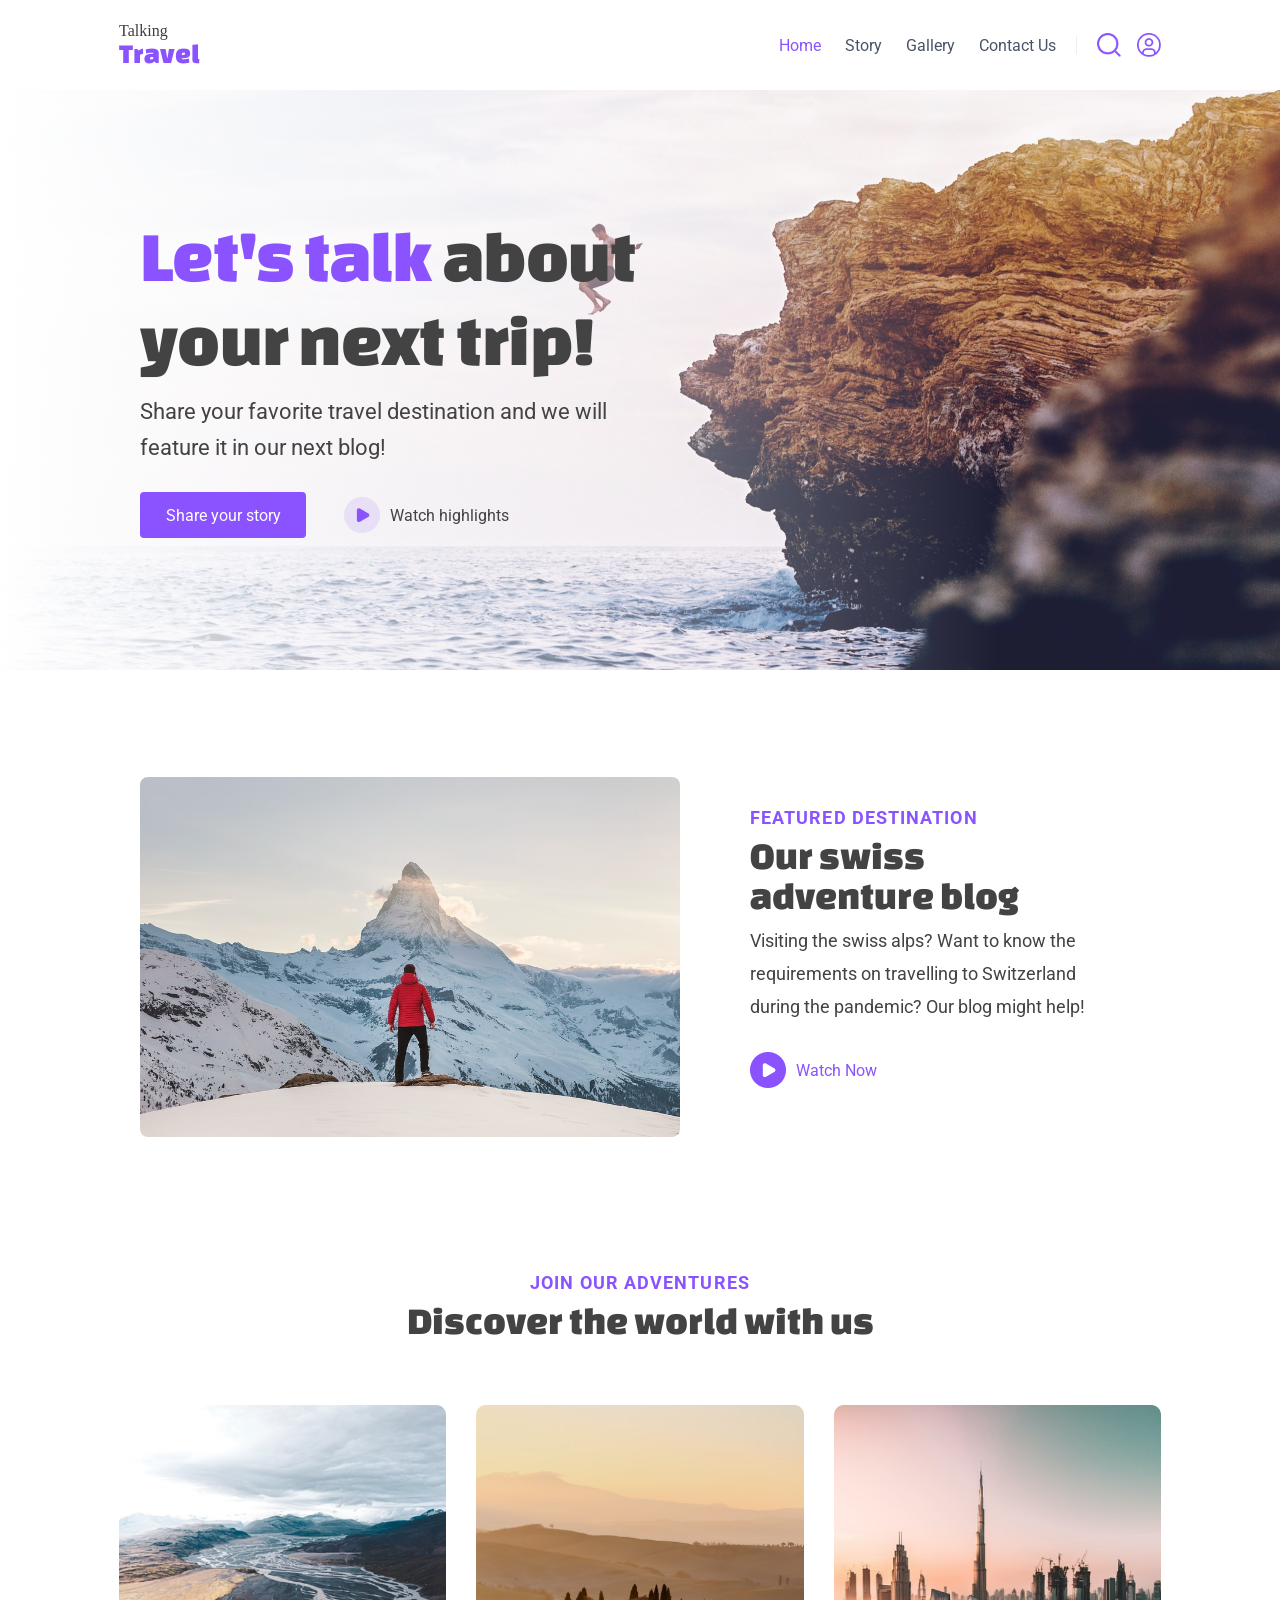
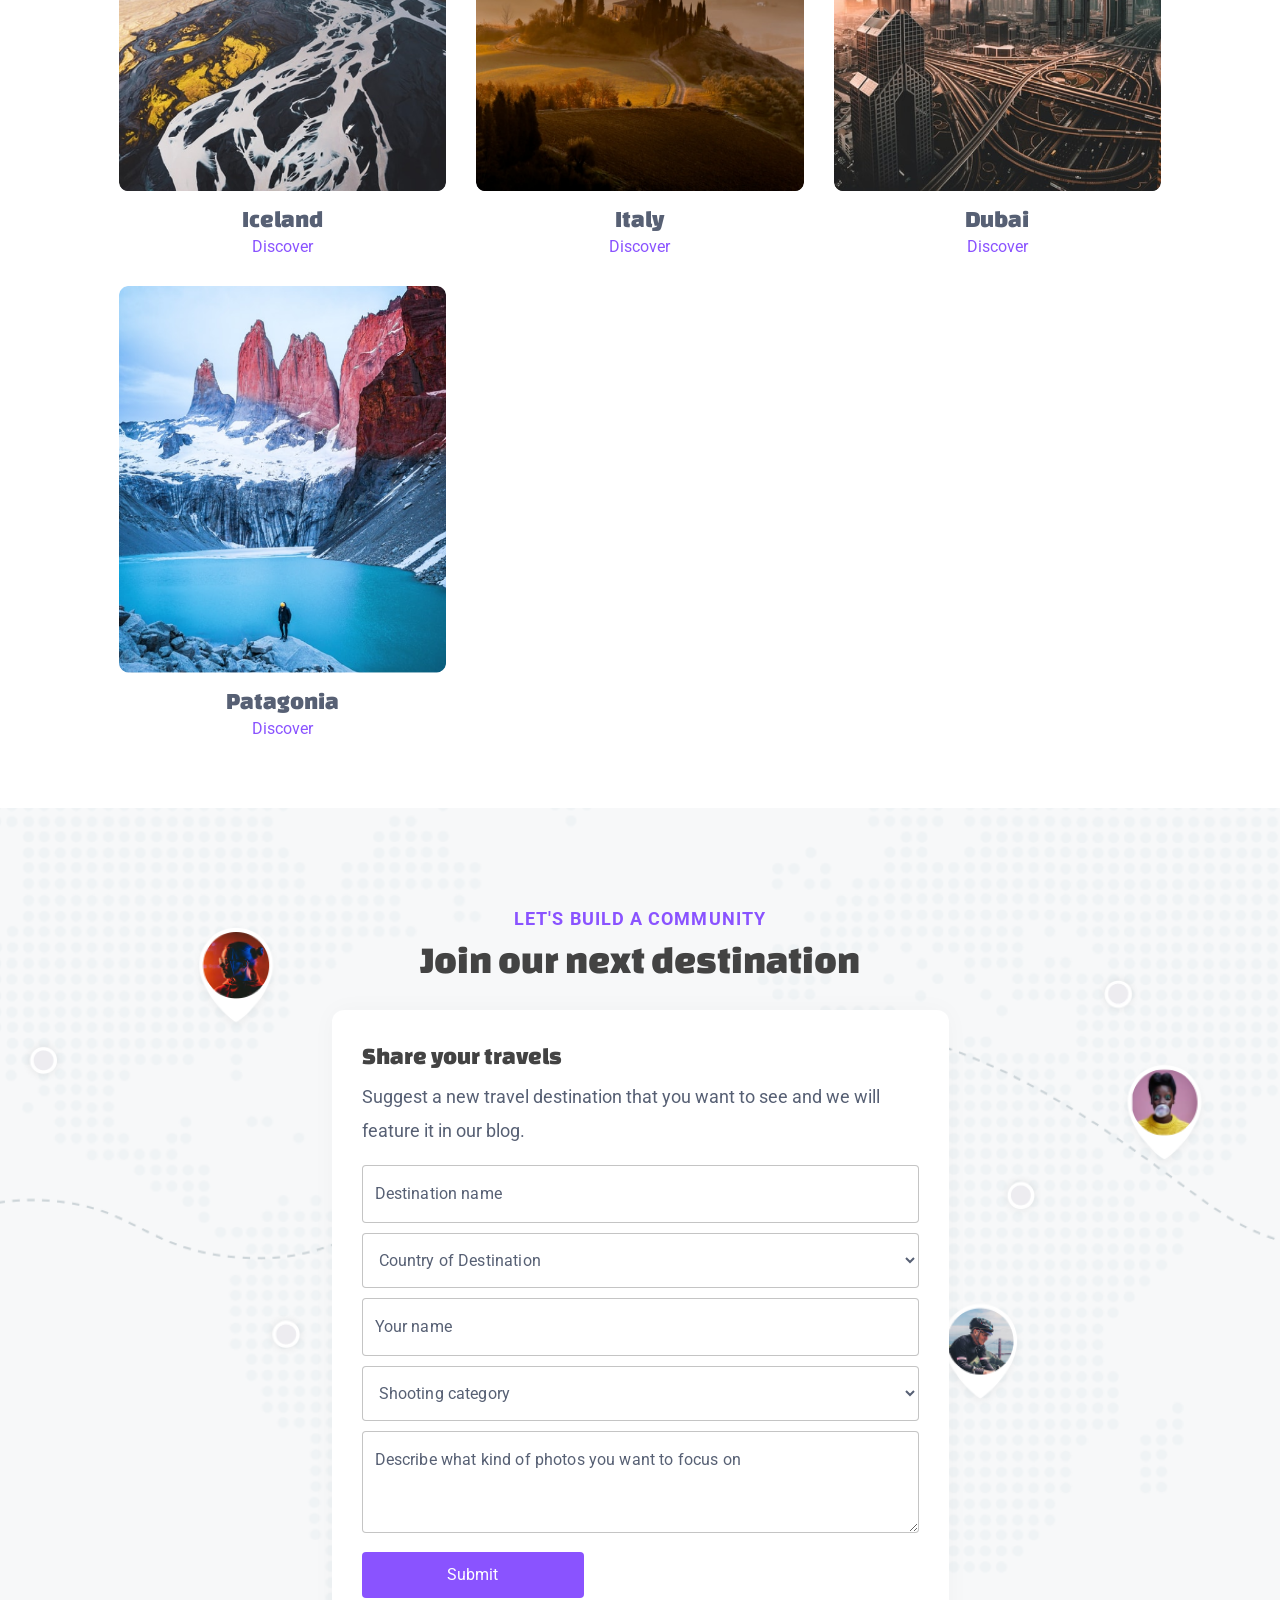
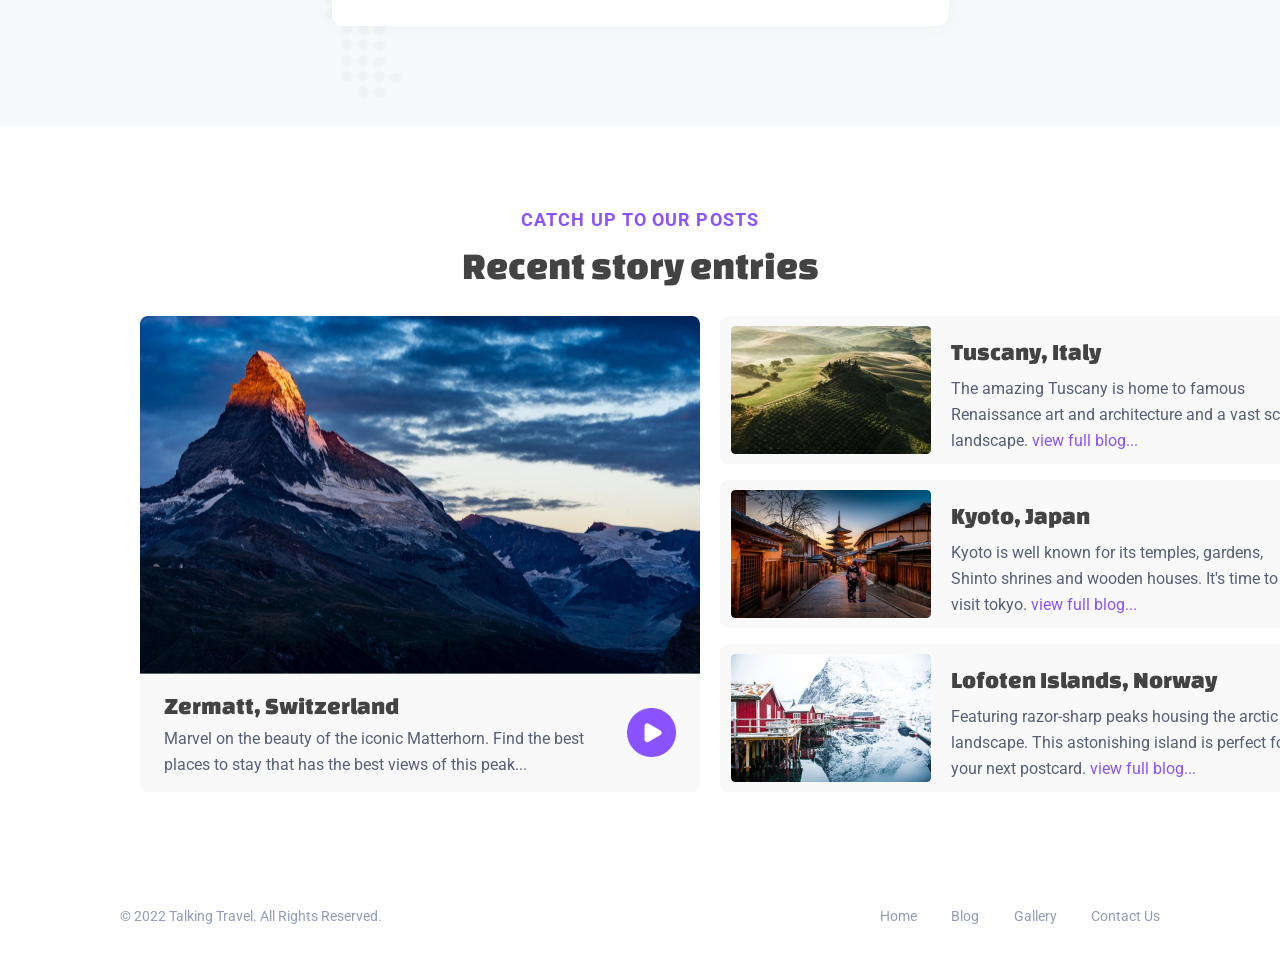
==== commit 892b54f3: "Была добавлена страница story.html и шапка для этой страницы" ====
--- a/index.html
+++ b/index.html
@@ -28,7 +28,7 @@
             <!-- Меню -->
             <nav class="nav">
                 <a href="#" class="active">Home</a>
-                <a href="#">Story</a>
+                <a href="./story.html">Story</a>
                 <a href="#">Gallery</a>
                 <a href="#">Contact Us</a>
             </nav>
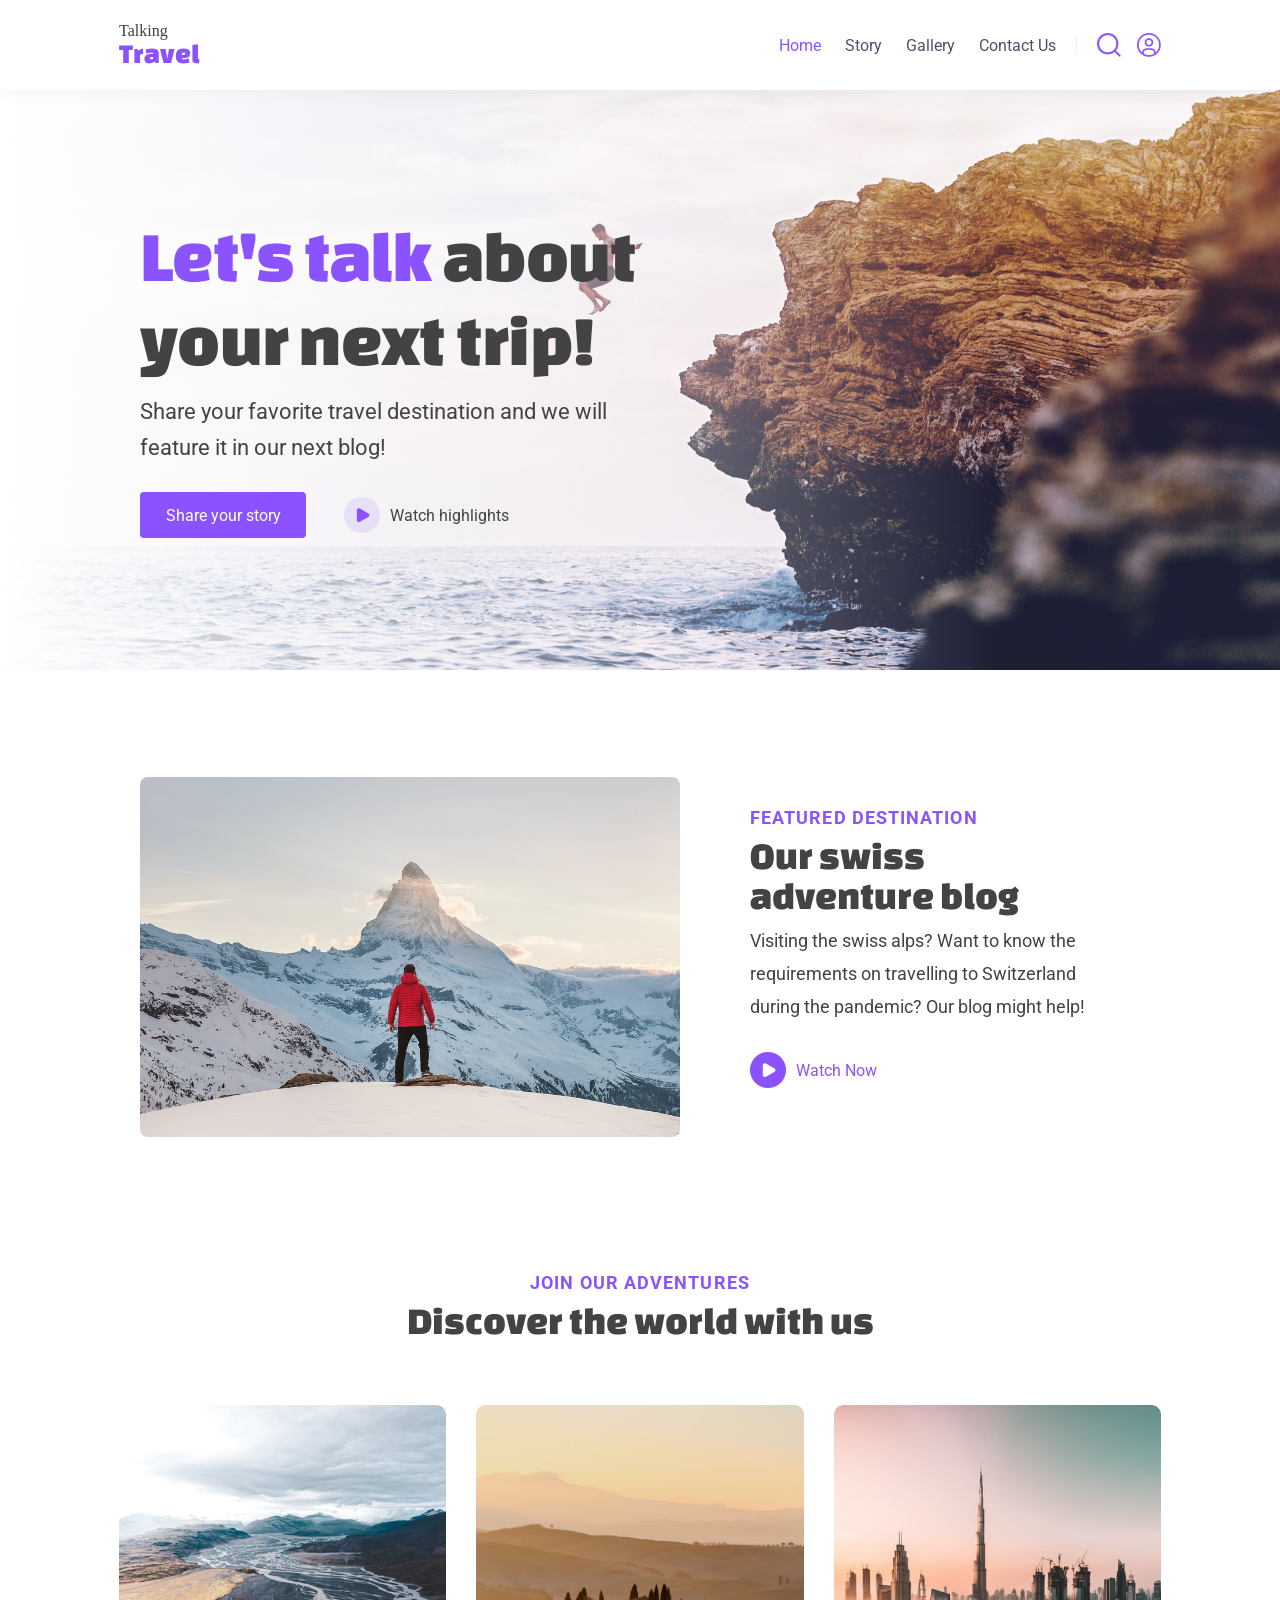
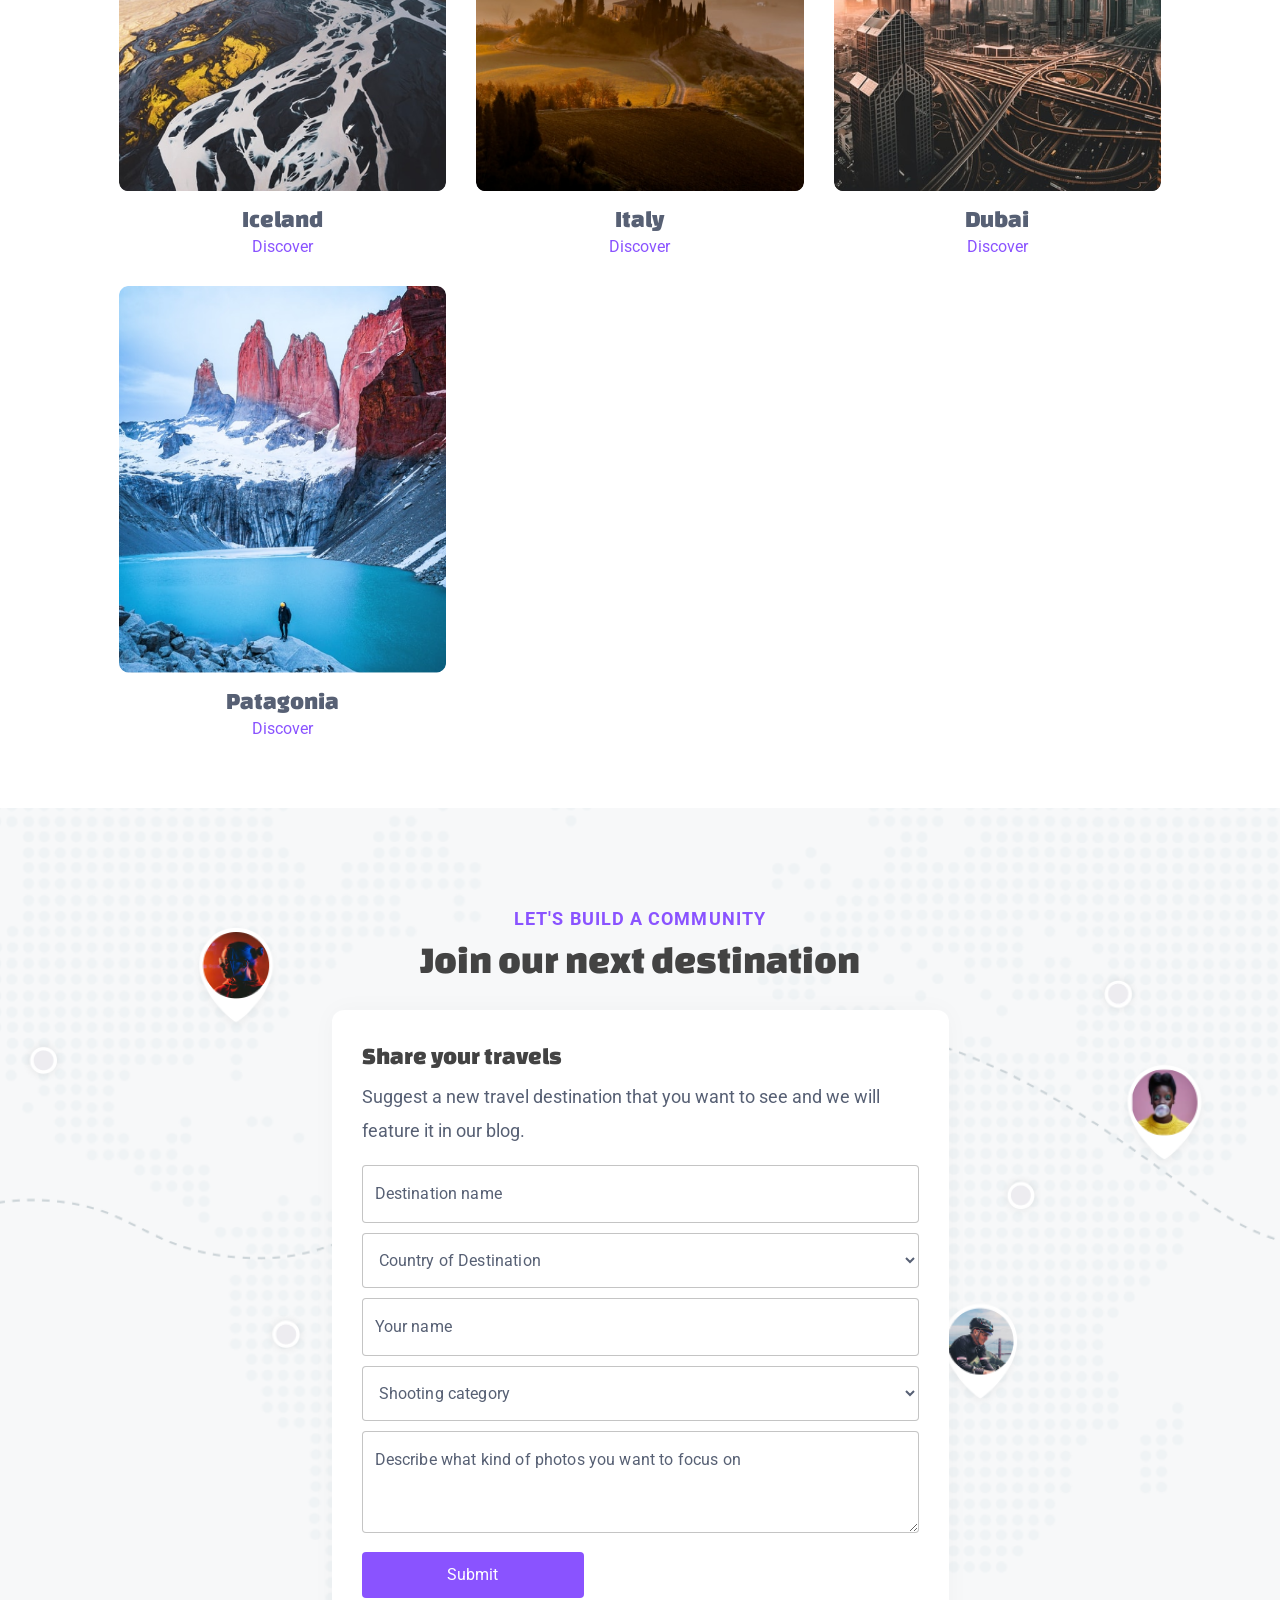
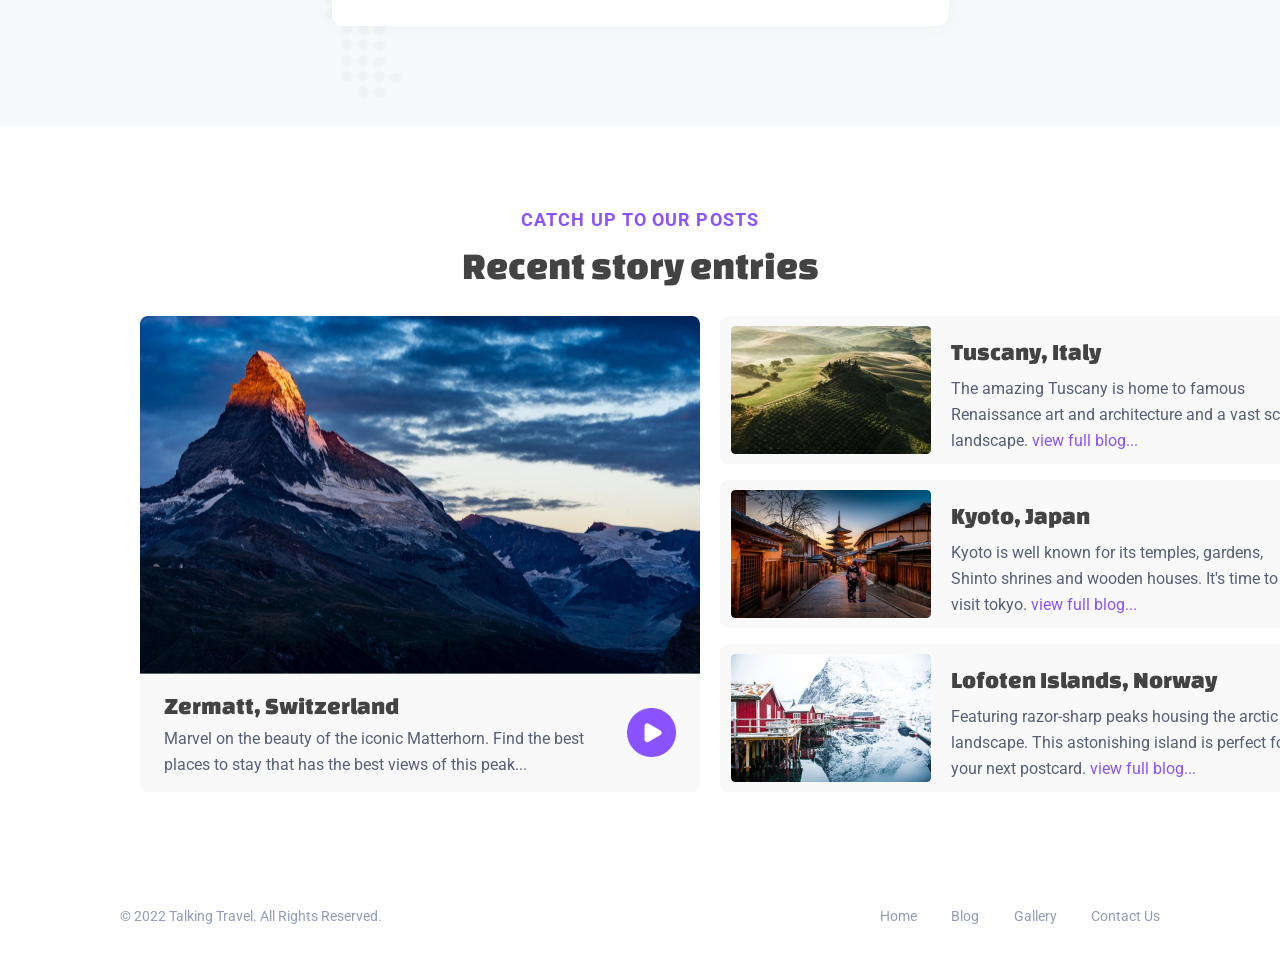
==== commit 9b836ee1: "Выполненны все страницы и их оформление" ====
--- a/index.html
+++ b/index.html
@@ -17,10 +17,10 @@
     <!-- Хедер с отступами -->
     <header class="header">
         <!-- Логотип -->
-        <div class="logo" href="./index.html">
+        <a class="logo" href="./index.html">
             <span class="logo-top">Talking</span>
             <span class="logo-bottom">Travel</span>
-        </div>
+        </a>
 
         <!-- Правая часть -->
         <div class="right-side">
--- a/css/style.css
+++ b/css/style.css
@@ -12,19 +12,22 @@
 
 /*Хедер*/
 .header {
-    width: auto;
- 
-    height: 90px;
-    background-color: #ffffff;
-    
-    display: flex;
-    justify-content: space-between; 
-    align-items: center;
-    
-    padding-left: 119px;
-    padding-right: 119px;
-    
-    box-shadow: 0 4px 16px rgba(0,0,0,0.08);
+  position: relative; 
+  z-index: 10; 
+
+  width: auto;
+
+  height: 90px;
+  background-color: #ffffff;
+  
+  display: flex;
+  justify-content: space-between; 
+  align-items: center;
+  
+  padding-left: 119px;
+  padding-right: 119px;
+  
+  box-shadow: 0 4px 16px rgba(0,0,0,0.04);
 }
 
 /*Логотип*/
@@ -32,6 +35,9 @@
     display: flex;
     flex-direction: column;
     line-height: 1;
+    cursor: pointer; 
+    text-decoration: none;    /* ← добавить */
+    color: inherit;
 }
 
 .logo-top {
@@ -59,6 +65,10 @@
     font-family: 'Roboto';
     display: flex;
     gap: 24px;
+}
+
+.nav a:hover {
+  color: #8A53FF;   
 }
 
 .nav a {
@@ -457,23 +467,23 @@
 
 /* --- Большая карточка слева --- */
 .recent__main {
-    width: 600px;        
-    flex-shrink: 0;
-    
-    
-    display: flex;
-    flex-direction: column;
+  width: 600px;        
+  flex-shrink: 0;
+  
+  
+  display: flex;
+  flex-direction: column;
 }
 
 .recent__main-image {
-    width: 560px;               
-    height: 358px;             
-    object-fit: cover;
-    
-    margin: 0 20px;
-    
-    border-radius: 8px 8px 0 0;
-    display: block;
+  width: 560px;               
+  height: 358px;             
+  object-fit: cover;
+  
+  margin: 0 20px;
+  
+  border-radius: 8px 8px 0 0;
+  display: block;
 }
 
 .recent__main-row {
@@ -484,25 +494,23 @@
 
 /* Блок с текстом и кнопкой (560×118) */
 .recent__main-content {
-    width: 560px;
-    margin: 0 20px;             
-    
-    padding: 14px 24px;         
-    
-    background-color: #F9F9F9;
-    
-    /* Скругление: верх 0, низ 8 */
-    border-radius: 0 0 8px 8px;
-    
-    box-sizing: border-box;    
+  width: 560px;
+  margin: 0 20px;             
+  
+  padding: 14px 24px;         
+  
+  background-color: #F9F9F9;
+  border-radius: 0 0 8px 8px;
+  
+  box-sizing: border-box;    
 }
 
 .recent__main-text-block {
-    width: 512px;
-    flex: 1;
-    display: flex;
-    flex-direction: column;
-    gap: 2px;
+  width: 512px;
+  flex: 1;
+  display: flex;
+  flex-direction: column;
+  gap: 2px;
 }
 
 .recent__main-title {
@@ -542,12 +550,12 @@
 
 /* Список маленьких карточек справа */ 
 .recent__list {
-    width: 600px;
-    height: 476px;
-    display: flex;
-    flex-direction: column;
-    gap: 16px;         
-    flex: 1;
+  width: 600px;
+  height: 476px;
+  display: flex;
+  flex-direction: column;
+  gap: 16px;         
+  flex: 1;
 }
 
 .recent__item {
@@ -573,13 +581,13 @@
 }
 
 .recent__item-content {
-    width: 358px;
-    display: flex;
-    flex-direction: column;
-    gap: 6px;                  
-
-    padding: 8px 0px;
-    max-width: 358px;                
+  width: 358px;
+  display: flex;
+  flex-direction: column;
+  gap: 6px;                  
+
+  padding: 8px 0px;
+  max-width: 358px;                
 }
 
 .recent__item-title {
@@ -608,28 +616,28 @@
 }
 
 .footer {
-    width: 100%;
-    min-height: 80px;           
-    
-    background-color: #ffffff;
-    
-    padding: 32px 120px;
-    
-    /* Раскладываем копирайт и меню по краям */
-    display: flex;
-    justify-content: space-between;
-    align-items: center;
-    
-    box-sizing: border-box;
+  width: 100%;
+  min-height: 80px;           
+  
+  background-color: #ffffff;
+  
+  padding: 32px 120px;
+  
+  /* Раскладываем копирайт и меню по краям */
+  display: flex;
+  justify-content: space-between;
+  align-items: center;
+  
+  box-sizing: border-box;
 }
 
 /* Копирайт */
 .footer__copyright {
-    font-family: 'Roboto', sans-serif;
-    font-size: 14px;
-    font-weight: 400;
-    line-height: normal;
-    color: #939EB4;              
+  font-family: 'Roboto', sans-serif;
+  font-size: 14px;
+  font-weight: 400;
+  line-height: normal;
+  color: #939EB4;              
 }
 
 /* Меню в футере */
@@ -654,5 +662,325 @@
 }
 
 .footer__link:hover {
-  color: #8A53FF;               /* фиолетовый при наведении */
-}+  color: #8A53FF;               
+}
+
+.post{
+  padding: 46px 258px;
+  background-color: #ffffff;
+}
+
+.story-block {
+  display: flex;
+  justify-content: space-between;
+  align-items: center;
+  gap: 20px;
+  margin-bottom: 20px;
+
+}
+
+.story__eyebrow{
+  font-family: 'Roboto', sans-serif;
+  font-size: 18px;
+  font-weight: 600;
+  line-height: normal;
+  color: #8A53FF;
+  text-align: left;
+  letter-spacing: 0.06em;
+}
+
+.story__title{
+  font-family: 'Changa One', sans-serif;
+  font-size: 50px;
+  font-weight: 400;
+  color: #434343;
+  text-align: left;
+  letter-spacing: -0.03em;
+  line-height: 54px;
+}
+
+.author {
+  display: flex;
+  align-items: center;   
+  gap: 12px;
+}
+
+.author__info {
+  display: flex;
+  flex-direction: column;   
+  gap: 2px;
+}
+
+.author__img {
+  width: 48px;
+  height: 48px;      
+  object-fit: cover;
+  display: block;
+}
+
+.author__name {
+  font-family: 'Roboto', sans-serif;
+  font-size: 16px;
+  font-weight: 500;
+  color: #434343;
+}
+
+.author__role {
+  font-family: 'Roboto', sans-serif;
+  font-size: 14px;
+  font-style: italic;
+  color: #939EB4;
+}
+
+.story-video{
+  width: 100%;
+  height: 540px;
+
+  background-image: url('../img/The\ Matterhorn.png');
+  background-repeat: no-repeat;
+  background-size: cover;
+  background-position: center;
+
+  display: flex;
+  align-items: center;         
+  justify-content: center;   
+
+  border-radius: 8px;
+  overflow: hidden;
+
+  margin-bottom: 35px;
+}
+
+.video-name {
+  display: flex;
+  flex-direction: column;
+  align-items: center;
+}
+
+/* Текст */
+.story-name {
+  font-family: 'Black Signature PERSONAL USE ONLY', sans-serif;
+  font-size: 70px;
+  color: #ffffff;
+  line-height: 1; 
+}
+
+.video {         
+  width: 105px;      
+  height: 105px;
+  cursor: pointer;
+  object-fit: contain;  
+  
+  margin-top: -31px; 
+}
+
+.story-text{
+  margin-bottom: 35px;
+}
+
+.text-block{
+  display: flex;
+  flex-direction: column;
+  gap: 10px;
+}  
+
+.text-title{
+  margin: 0;
+  font-family: 'Changa One', sans-serif;
+  font-size: 32px;
+  font-weight: 400;
+  color: #434343;
+  text-align: left;
+  line-height: 36px;
+}
+
+.text-body{
+  margin: 0;
+  font-family: 'Roboto', sans-serif;
+  font-size: 18px;
+  font-weight: 400;
+  color: #434343;
+  text-align: left;
+  line-height: 30px;  
+}
+
+/* === Блок: галерея + цитата === */
+
+.hike {
+  display: flex;
+  align-items: center;
+  margin-bottom: 35px;
+}
+
+/* Левая часть: сетка картинок */
+.hike__gallery {
+  display: grid;
+  grid-template-columns: repeat(2, 1fr); 
+  grid-template-rows: auto auto;            
+  gap: 16px 15px;
+  flex: 1;                                  
+}
+
+.hike__item {
+  border-radius: 8px;
+  overflow: hidden;
+}
+
+.hike__item--large {
+  grid-row: 1 / span 2;                  
+}
+
+.hike__image {
+  width: 100%;
+  height: 100%;
+  object-fit: cover;
+  display: block;
+}
+
+/* Правая часть: контент */
+.hike__content {
+  flex: 1;                           
+  display: flex;
+  flex-direction: column;
+  align-items: flex-start;
+  padding: 34px 0px 36px 34px;
+}
+
+/* Цитата */
+.hike__quote {
+  display: flex;          
+  flex-direction: row;          
+  align-items: flex-start;     
+  gap: 17px;                     
+  margin: 0 0 30px 0;
+}
+
+.hike__quote-icon {
+  display: block;
+  width: 35px;               
+  height: 26px;
+  margin-bottom: 12px; 
+  display: block;      
+}
+
+.hike__quote-text {
+  margin: 0;
+  font-family: 'Changa One', sans-serif;
+  font-size: 42px;
+  font-style: italic;
+  color: #434343;
+  text-align: left;
+  line-height: 47px; 
+  letter-spacing: 0.04em;
+}
+
+/* Абзацы текста */
+.hike__text {
+  display: flex;
+  flex-direction: column;
+  margin-bottom: 30px;
+}
+
+.hike__text p {
+  margin: 0;
+  font-family: 'Roboto', sans-serif;
+  font-size: 16px;
+  line-height: 26px;
+  color: #434343;
+}
+
+/* Кнопка */
+.hike__button {
+}
+
+.text{
+  font-family: 'Roboto', sans-serif;
+  font-size: 16px;
+  line-height: 26px;
+  color: #434343;
+  margin-bottom: 35px;
+}
+
+.gallery{
+  padding-bottom: 35px;
+}
+.gallery__title {
+  font-family: 'Changa One', sans-serif;
+  font-size: 42px;
+  font-weight: 400;
+  color: #434343;
+  line-height: 1.1;
+  margin: 0 0 15px 0;
+}
+
+.gallery__grid {
+  display: grid;
+  grid-template-columns: repeat(3, 1fr);
+  list-style: none;
+  padding: 0;
+  margin: 0;
+}
+
+.gallery__item {
+  display: flex;
+  flex-direction: column;
+  gap: 12px;                  
+}
+
+.gallery__item:first-child {
+  padding-right: 15px;
+}
+
+.gallery__item:nth-child(2) {
+  padding-left: 8px;
+  padding-right: 8px;
+}
+
+.gallery__item:last-child {
+  padding-left: 15px;
+}
+
+.gallery__image {
+  width: 100%;
+  aspect-ratio: 4 / 5;
+  object-fit: cover;
+  border-radius: 8px;
+  display: block;
+}
+
+.gallery__caption {
+  margin: 0;
+  font-family: 'Roboto', sans-serif;
+  font-size: 14px;
+  font-style: italic;
+  color: #828181;
+  line-height: 22px;
+}
+
+.disclaimer {
+  display: flex;
+  flex-direction: column;
+  gap: 10px;                   
+
+  padding: 29px 19px;          
+  background-color: #FAFAFA;   
+  border-radius: 4px;          
+}
+
+.disclaimer__title {
+  margin: 0;
+  font-family: 'Roboto', sans-serif;
+  font-size: 16px;
+  font-weight: 600;           
+  line-height: 26px;
+  color: #434343;
+}
+
+.disclaimer__text {
+  margin: 0;
+  font-family: 'Roboto', sans-serif;
+  font-size: 16px;
+  font-weight: 400;
+  line-height: 26px;
+  color: #434343;
+}
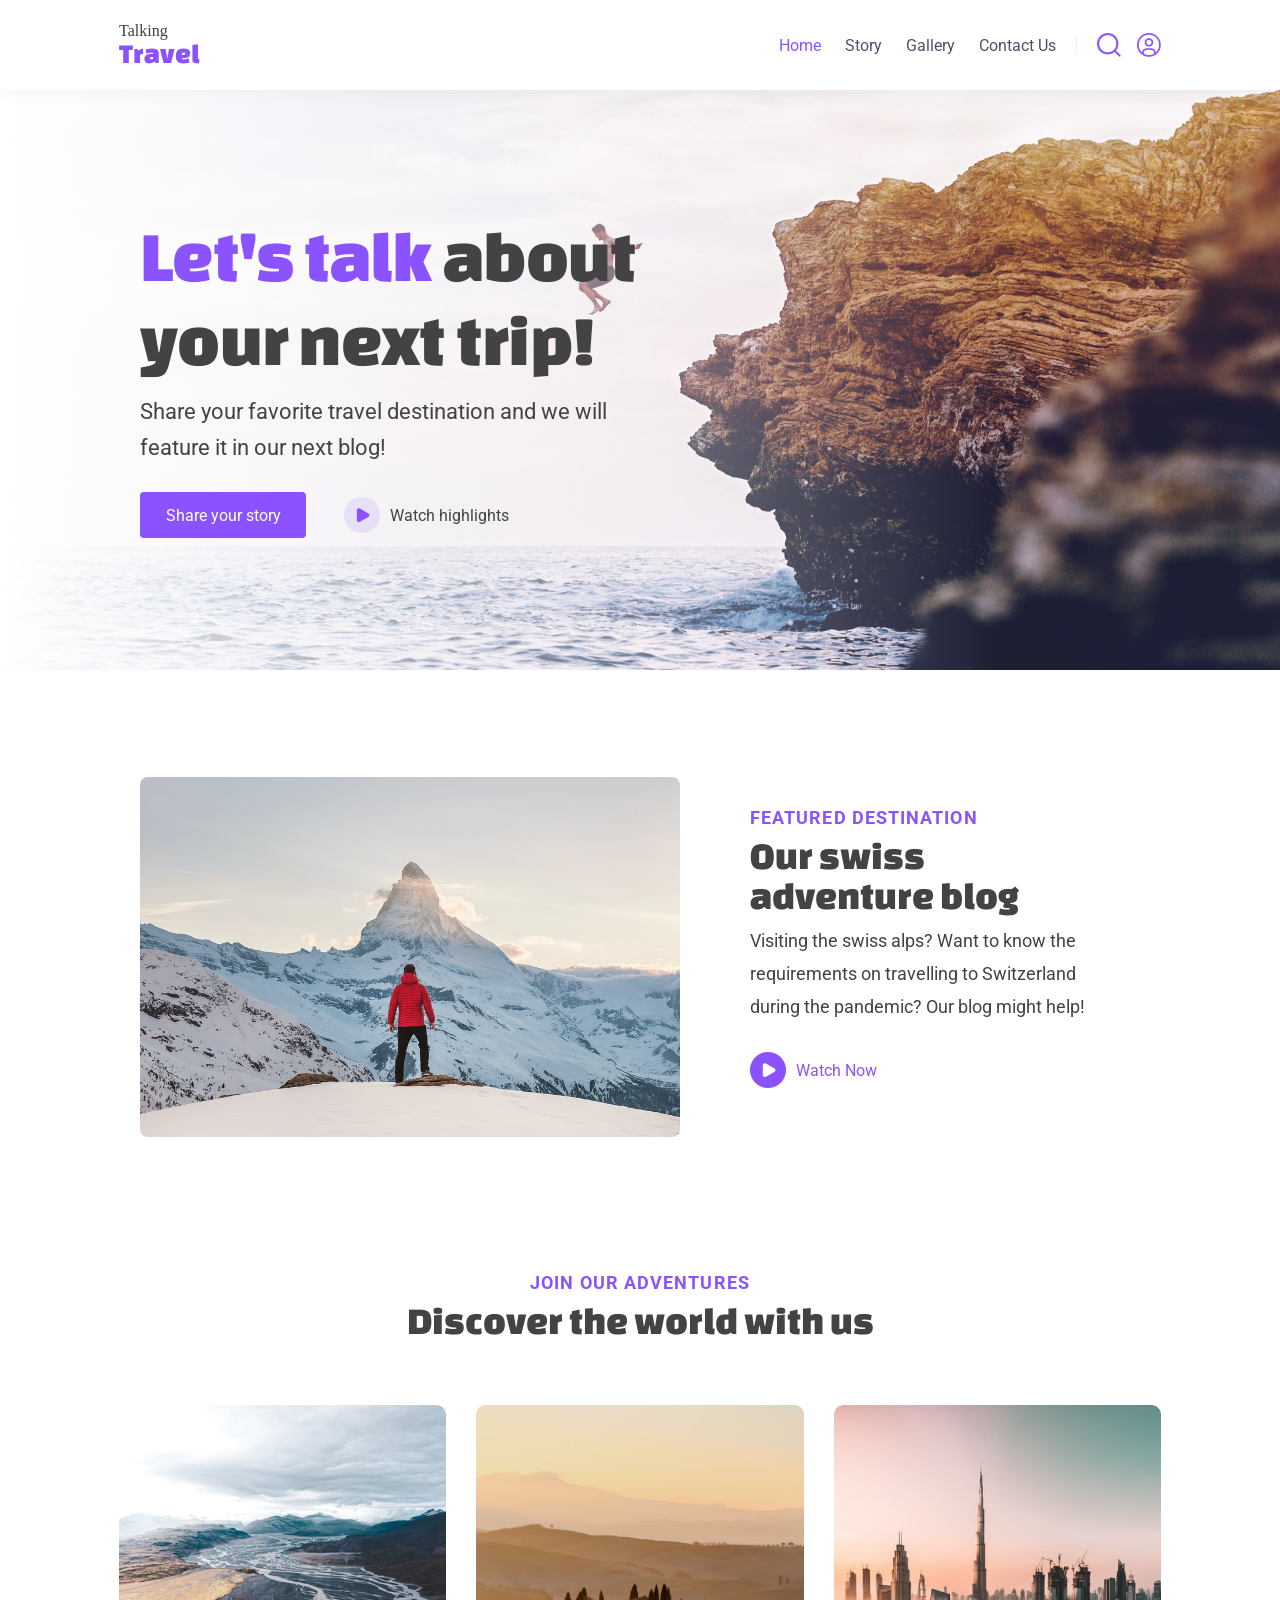
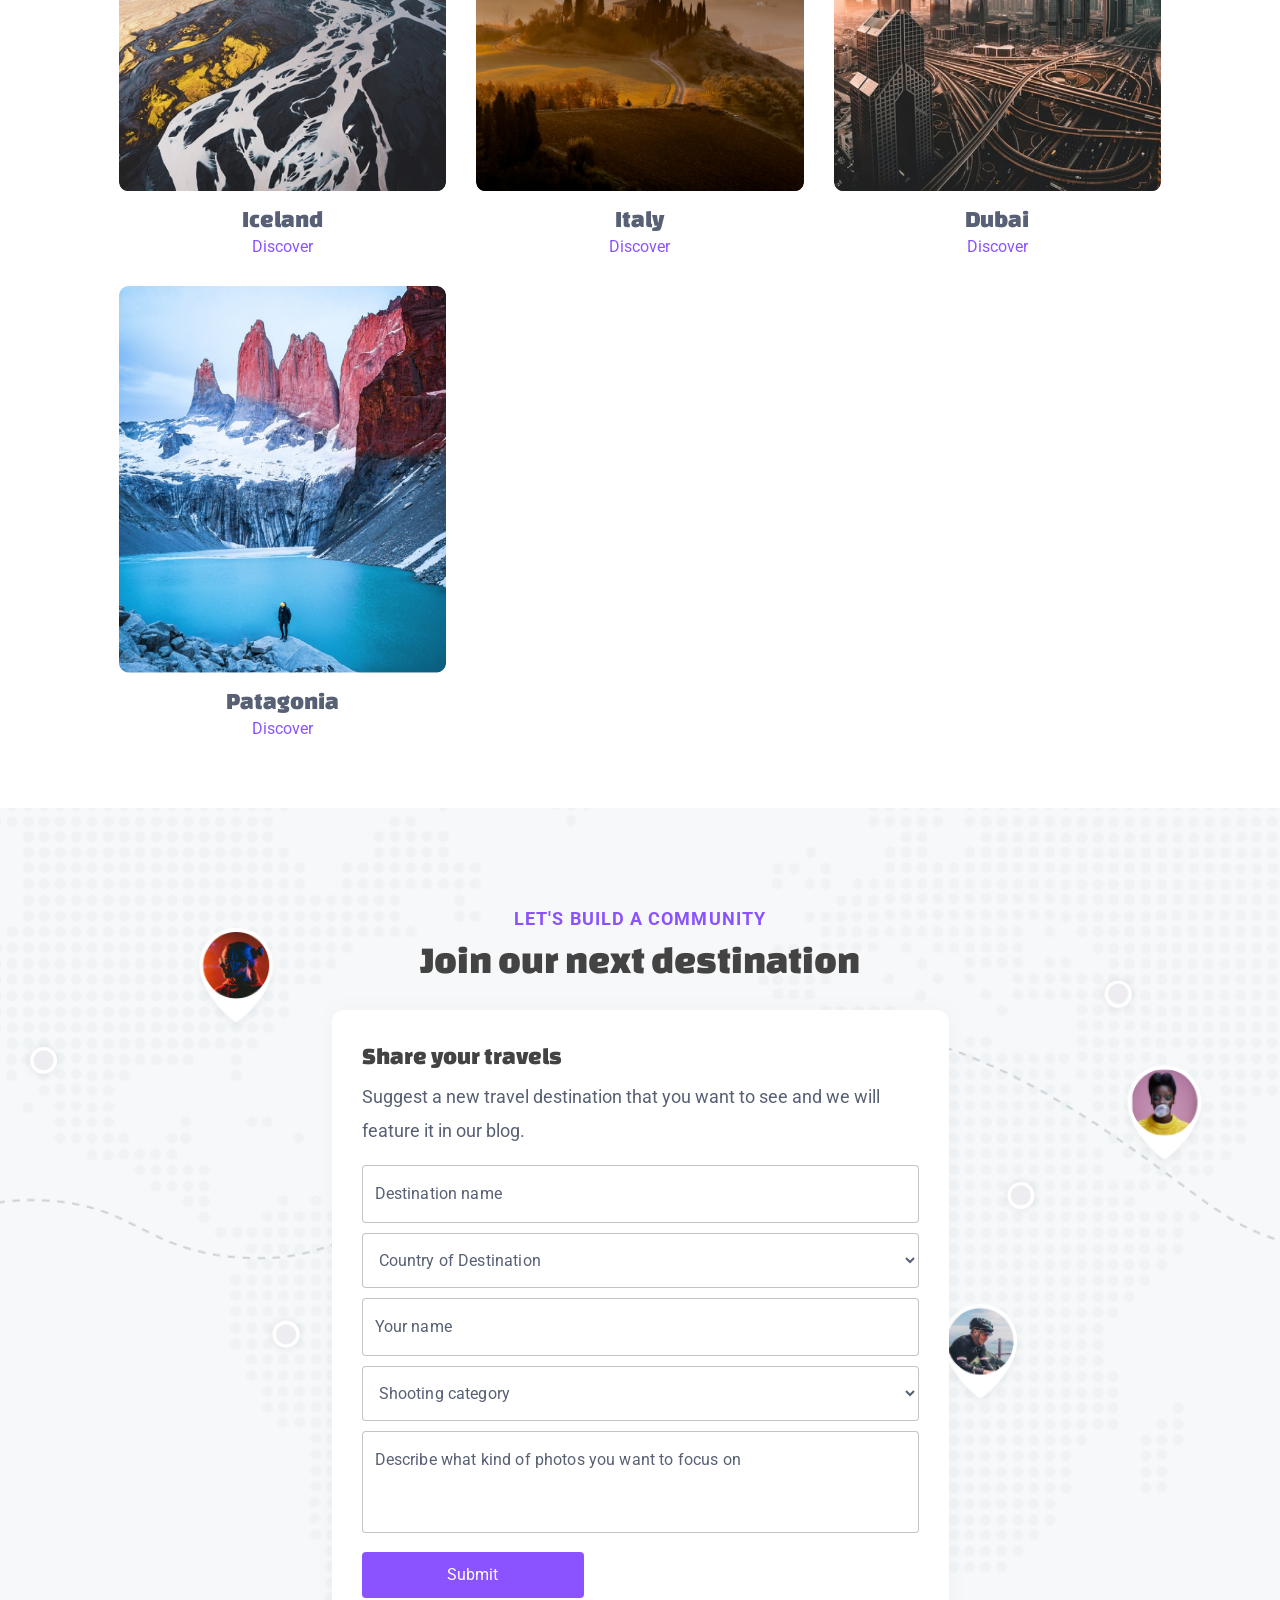
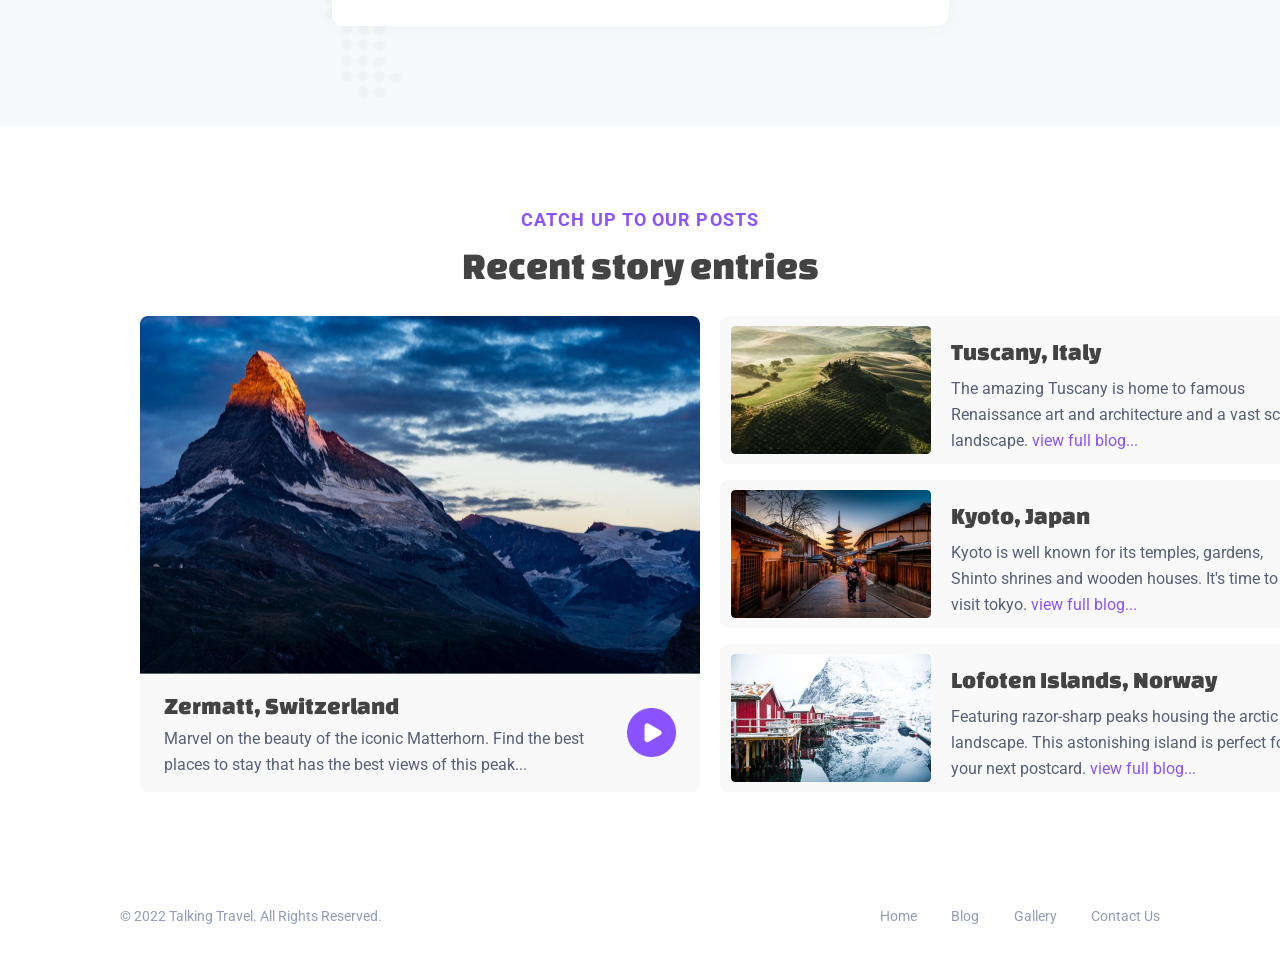
==== commit 37da7ded: "Обновила стили: вынесла цвета и шрифты в переменные" ====
--- a/index.html
+++ b/index.html
@@ -1,247 +1,260 @@
 <!DOCTYPE html>
 <html lang="ru">
+
     <head>
         <meta charset="utf-8">
         <meta name="viewport" content="width=device-width, initial-scale=1">
         <title>Talking Travel - сообщество путешественников</title>
-        
+
         <link rel="preconnect" href="https://fonts.googleapis.com">
         <link rel="preconnect" href="https://fonts.gstatic.com" crossorigin>
-        <link href="https://fonts.googleapis.com/css2?family=Changa+One:ital@0;1&family=Roboto:ital,wght@0,100..900;1,100..900&display=swap" rel="stylesheet">
-       
+        <link
+            href="https://fonts.googleapis.com/css2?family=Changa+One:ital@0;1&family=Roboto:ital,wght@0,100..900;1,100..900&display=swap"
+            rel="stylesheet">
+
         <link rel="stylesheet" href="./css/style.css">
     </head>
 
     <body>
-
-    <!-- Хедер с отступами -->
-    <header class="header">
-        <!-- Логотип -->
-        <a class="logo" href="./index.html">
-            <span class="logo-top">Talking</span>
-            <span class="logo-bottom">Travel</span>
-        </a>
-
-        <!-- Правая часть -->
-        <div class="right-side">
-            
-            <!-- Меню -->
-            <nav class="nav">
-                <a href="#" class="active">Home</a>
-                <a href="./story.html">Story</a>
-                <a href="#">Gallery</a>
-                <a href="#">Contact Us</a>
-            </nav>
-
-            <!-- Линия -->
-            <div class="separator"></div>
-
-            <!-- Иконки -->
-            <div class="icons">
-                <img class="icon" src="img/Лупа.png">
-                <img class="icon" src="img/Профиль.png">
-            </div>
-
-        </div>
-    </header>
-
-    <section class="hero">
-        <div class="hero-block">
-            <h1 class="hero__title">
-                <span class="hero__title-accent">Let's talk</span> about<br>
-                your next trip!
+        <!-- Хедер с отступами -->
+        <header class="header">
+            <!-- Логотип -->
+            <a class="logo" href="./index.html">
+                <span class="logo-top">Talking</span>
+                <span class="logo-bottom">Travel</span>
+            </a>
+
+            <!-- Правая часть -->
+            <div class="right-side">
+
+                <!-- Меню -->
+                <nav class="nav">
+                    <a href="#" class="active">Home</a>
+                    <a href="./story.html">Story</a>
+                    <a href="#">Gallery</a>
+                    <a href="#">Contact Us</a>
+                </nav>
+
+                <!-- Линия -->
+                <div class="separator"></div>
+
+                <!-- Иконки -->
+                <div class="icons">
+                    <img class="icon" src="img/Лупа.png">
+                    <img class="icon" src="img/Профиль.png">
+                </div>
+
+            </div>
+        </header>
+
+        <section class="hero">
+            <div class="hero-block">
+                <h1 class="hero__title">
+                    <span class="hero__title-accent">Let's talk</span> about<br>
+                    your next trip!
                 </h1>
-            <p class="hero__description">Share your favorite travel destination and we will<br>
-                feature it in our next blog!</p>
-            <div class="hero__actions">
-                <a class="button button--primary" href="#share">
-                    Share your story</a>
-                <a class="button button--secondary" href="#video">
-                    <img class="icon--video" src="img/Видео.png">
-                    Watch highlights
-                </a>
-            </div>
-        </div>
-    </section>
-
-    <section class="featured">
-        <div class="featured__inner">
-            <div class="featured__media">
-                 <img class="featured__image" src="./img/блог2.jpg" alt="Путешественник в горах">
-            </div>
-
-            <div class="featured__content">
-                <div class="featured__text">
-                    <p class="eyebrow featured__eyebrow">FEATURED DESTINATION</p>
-                    <h2 class="title featured__title">Our swiss adventure blog</h2>
-                    <p class="featured__description">Visiting the swiss alps? Want to know the requirements on travelling to Switzerland during the pandemic? Our blog might help!</p>             
-                </div>
-
-                <div class="featured__button">
-                    <a class="button button--icon" href="#watch">
-                        <img class="featured__video" src="img/Video2.png"> Watch Now
+                <p class="hero__description">Share your favorite travel destination and we will<br>
+                    feature it in our next blog!</p>
+                <div class="hero__actions">
+                    <a class="button button--primary" href="#share">
+                        Share your story</a>
+                    <a class="button button--secondary" href="#video">
+                        <img class="icon--video" src="img/Видео.png">
+                        Watch highlights
                     </a>
                 </div>
             </div>
-        </div>
-    </section>
-
-    <section class="discover">
-        <div class="discover__inner">
-            <div class="discover_header">
-                <p class="eyebrow discover__eyebrow">JOIN OUR ADVENTURES</p>
-                <h2 class="title featured__title">Discover the world with us</h2>
-            </div>
-
-            <ul class="discover__grid">
-                <li>
-                    <article class="country-card">
-                    <img class="country-card__image" src="./img/Iceland.png" alt="Пейзаж Исландии">
-                    <h3 class="country-card__title">Iceland</h3>
-                    <a class="country-card__link" href="#">Discover</a>
-                    </article>
-                </li>
-
-                <li>
-                    <article class="country-card">
-                    <img class="country-card__image" src="./img/Italy.png" alt="Пейзаж Италии">
-                    <h3 class="country-card__title">Italy</h3>
-                    <a class="country-card__link" href="#">Discover</a>
-                    </article>
-                </li>
-
-                <li>
-                    <article class="country-card">
-                    <img class="country-card__image" src="./img/Dubai.png" alt="Город Дубай">
-                    <h3 class="country-card__title">Dubai</h3>
-                    <a class="country-card__link" href="#">Discover</a>
-                    </article>
-                </li>
-
-                <li>
-                    <article class="country-card">
-                    <img class="country-card__image" src="./img/Patagonia.png" alt="Горы Патагонии">
-                    <h3 class="country-card__title">Patagonia</h3>
-                    <a class="country-card__link" href="#">Discover</a>
-                    </article>
-                </li>
-            </ul>    
-        </div>
-    </section>
-
-    <section class="share">
-        <div class="share__header">
-            <p class="eyebrow share__eyebrow">LET'S BUILD A COMMUNITY</p>
-            <h2 class="title share__title">Join our next destination</h2>
-        </div>
-
-        <div class="share__card">
-            <h3 class="share__card-title">Share your travels</h3>
-            <p class="share__card-text">Suggest a new travel destination that you want to see and we will feature it in our blog.</p>
-
-            <form class="share__form">
-                <label class="share__field">
-                <span class="visually-hidden">Destination name</span>
-                <input type="text" name="destination" placeholder="Destination name">
-                </label>
-
-                <label class="share__field">
-                <span class="visually-hidden">Country of Destination</span>
-                <select name="country">
-                    <option value="">Country of Destination</option>
-                    <option value="switzerland">Switzerland</option>
-                    <option value="iceland">Iceland</option>
-                    <option value="italy">Italy</option>
-                </select>
-                </label>
-
-                <label class="share__field">
-                <span class="visually-hidden">Your name</span>
-                <input type="text" name="name" placeholder="Your name">
-                </label>
-
-                <label class="share__field">
-                <span class="visually-hidden">Shooting category</span>
-                <select name="category">
-                    <option value="">Shooting category</option>
-                    <option value="landscape">Landscape</option>
-                    <option value="portrait">Portrait</option>
-                    <option value="city">City</option>
-                </select>
-                </label>
-
-                <label class="share__field">
-                <span class="visually-hidden">Description</span>
-                <textarea name="description" placeholder="Describe what kind of photos you want to focus on"></textarea>
-                </label>
-
-                <button type="submit" class="button button--primary share__submit">Submit</button>
-            </form>
-        </div>
-    </section>
-
-    <section class="recent">
-        <div class="recent__header">
-            <p class="eyebrow recent__eyebrow">CATCH UP TO OUR POSTS</p>
-            <h2 class="title recent__title">Recent story entries</h2>
-        </div>
-
-        <div class="recent__inner">
-            <!-- Большая карточка слева -->
-            <article class="recent__main">
-                <img class="recent__main-image" src="./img/Zermatt.png" alt="Zermatt, Switzerland">
-                
-                <div class="recent__main-content">
-                    <div class="recent__main-row">
-                        <div class="recent__main-text-block">
-                            <h3 class="recent__main-title">Zermatt, Switzerland</h3>
-                            <p class="recent__main-text">Marvel on the beauty of the iconic Matterhorn. Find the best places to stay that has the best views of this peak...</p>
-                        </div>
-                        <a class="recent__play" href="#watch">
-                            <img src="img/Video2.png" alt="Play">
+        </section>
+
+        <section class="featured">
+            <div class="featured__inner">
+                <div class="featured__media">
+                    <img class="featured__image" src="./img/блог2.jpg" alt="Путешественник в горах">
+                </div>
+
+                <div class="featured__content">
+                    <div class="featured__text">
+                        <p class="eyebrow featured__eyebrow">FEATURED DESTINATION</p>
+                        <h2 class="title featured__title">Our swiss adventure blog</h2>
+                        <p class="featured__description">Visiting the swiss alps? Want to know the requirements on
+                            travelling to Switzerland during the pandemic? Our blog might help!</p>
+                    </div>
+
+                    <div class="featured__button">
+                        <a class="button button--icon" href="#watch">
+                            <img class="featured__video" src="img/Video2.png"> Watch Now
                         </a>
                     </div>
                 </div>
-            </article>
-
-            <!-- Три маленькие карточки справа -->
-            <div class="recent__list">
-                <article class="recent__item">
-                    <img class="recent__item-image" src="./img/Tuscany.png" alt="Tuscany, Italy">
-                    <div class="recent__item-content">
-                        <h3 class="recent__item-title">Tuscany, Italy</h3>
-                        <p class="recent__item-text">The amazing Tuscany is home to famous Renaissance art and architecture and a vast scenic landscape. <a href="#" class="recent__link">view full blog...</a></p>
+            </div>
+        </section>
+
+        <section class="discover">
+            <div class="discover__inner">
+                <div class="discover_header">
+                    <p class="eyebrow discover__eyebrow">JOIN OUR ADVENTURES</p>
+                    <h2 class="title featured__title">Discover the world with us</h2>
+                </div>
+
+                <ul class="discover__grid">
+                    <li>
+                        <article class="country-card">
+                            <img class="country-card__image" src="./img/Iceland.png" alt="Пейзаж Исландии">
+                            <h3 class="country-card__title">Iceland</h3>
+                            <a class="country-card__link" href="#a">Discover</a>
+                        </article>
+                    </li>
+
+                    <li>
+                        <article class="country-card">
+                            <img class="country-card__image" src="./img/Italy.png" alt="Пейзаж Италии">
+                            <h3 class="country-card__title">Italy</h3>
+                            <a class="country-card__link" href="#a">Discover</a>
+                        </article>
+                    </li>
+
+                    <li>
+                        <article class="country-card">
+                            <img class="country-card__image" src="./img/Dubai.png" alt="Город Дубай">
+                            <h3 class="country-card__title">Dubai</h3>
+                            <a class="country-card__link" href="#a">Discover</a>
+                        </article>
+                    </li>
+
+                    <li>
+                        <article class="country-card">
+                            <img class="country-card__image" src="./img/Patagonia.png" alt="Горы Патагонии">
+                            <h3 class="country-card__title">Patagonia</h3>
+                            <a class="country-card__link" href="#a">Discover</a>
+                        </article>
+                    </li>
+                </ul>
+            </div>
+        </section>
+
+        <section class="share">
+            <div class="share__header">
+                <p class="eyebrow share__eyebrow">LET'S BUILD A COMMUNITY</p>
+                <h2 class="title share__title">Join our next destination</h2>
+            </div>
+
+            <div class="share__card">
+                <h3 class="share__card-title">Share your travels</h3>
+                <p class="share__card-text">Suggest a new travel destination that you want to see and we will feature it in
+                    our blog.</p>
+
+                <div class="share__form">
+                    <label class="share__field">
+                        <span class="visually-hidden">Destination name</span>
+                        <input type="text" name="destination" placeholder="Destination name">
+                    </label>
+
+                    <label class="share__field">
+                        <span class="visually-hidden">Country of Destination</span>
+                        <select name="country">
+                            <option value="">Country of Destination</option>
+                            <option value="switzerland">Switzerland</option>
+                            <option value="iceland">Iceland</option>
+                            <option value="italy">Italy</option>
+                        </select>
+                    </label>
+
+                    <label class="share__field">
+                        <span class="visually-hidden">Your name</span>
+                        <input type="text" name="name" placeholder="Your name">
+                    </label>
+
+                    <label class="share__field">
+                        <span class="visually-hidden">Shooting category</span>
+                        <select name="category">
+                            <option value="">Shooting category</option>
+                            <option value="landscape">Landscape</option>
+                            <option value="portrait">Portrait</option>
+                            <option value="city">City</option>
+                        </select>
+                    </label>
+
+                    <label class="share__field">
+                        <span class="visually-hidden">Description</span>
+                        <textarea name="description"
+                            placeholder="Describe what kind of photos you want to focus on"></textarea>
+                    </label>
+
+                    <button type="submit" class="button button--primary share__submit">Submit</button>
+                </div>
+            </div>
+        </section>
+
+        <section class="recent">
+            <div class="recent__header">
+                <p class="eyebrow recent__eyebrow">CATCH UP TO OUR POSTS</p>
+                <h2 class="title recent__title">Recent story entries</h2>
+            </div>
+
+            <div class="recent__inner">
+                <!-- Большая карточка слева -->
+                <article class="recent__main">
+                    <img class="recent__main-image" src="./img/Zermatt.png" alt="Zermatt, Switzerland">
+
+                    <div class="recent__main-content">
+                        <div class="recent__main-row">
+                            <div class="recent__main-text-block">
+                                <h3 class="recent__main-title">Zermatt, Switzerland</h3>
+                                <p class="recent__main-text">Marvel on the beauty of the iconic Matterhorn. Find the best
+                                    places to stay that has the best views of this peak...</p>
+                            </div>
+                            <a class="recent__play" href="#watch">
+                                <img src="img/Video2.png" alt="Play">
+                            </a>
+                        </div>
                     </div>
                 </article>
 
-                <article class="recent__item">
-                    <img class="recent__item-image" src="./img/Kyoto.png" alt="Kyoto, Japan">
-                    <div class="recent__item-content">
-                        <h3 class="recent__item-title">Kyoto, Japan</h3>
-                        <p class="recent__item-text">Kyoto is well known for its temples, gardens, Shinto shrines and wooden houses. It's time to visit tokyo. <a href="#" class="recent__link">view full blog...</a></p>
-                    </div>
-                </article>
-
-                <article class="recent__item">
-                    <img class="recent__item-image" src="./img/Lofoten Islands.png" alt="Lofoten Islands, Norway">
-                    <div class="recent__item-content">
-                        <h3 class="recent__item-title">Lofoten Islands, Norway</h3>
-                        <p class="recent__item-text">Featuring razor-sharp peaks housing the arctic landscape. This astonishing island is perfect for your next postcard. <a href="#" class="recent__link">view full blog...</a></p>
-                    </div>
-                </article>
-            </div>
-        </div>
-    </section>
+                <!-- Три маленькие карточки справа -->
+                <div class="recent__list">
+                    <article class="recent__item">
+                        <img class="recent__item-image" src="./img/Tuscany.png" alt="Tuscany, Italy">
+                        <div class="recent__item-content">
+                            <h3 class="recent__item-title">Tuscany, Italy</h3>
+                            <p class="recent__item-text">The amazing Tuscany is home to famous Renaissance art and
+                                architecture and a vast scenic landscape. <a href="#Tuscany" class="recent__link">view full
+                                    blog...</a></p>
+                        </div>
+                    </article>
+
+                    <article class="recent__item">
+                        <img class="recent__item-image" src="./img/Kyoto.png" alt="Kyoto, Japan">
+                        <div class="recent__item-content">
+                            <h3 class="recent__item-title">Kyoto, Japan</h3>
+                            <p class="recent__item-text">Kyoto is well known for its temples, gardens, Shinto shrines and
+                                wooden houses. It's time to visit tokyo. <a href="#Kyoto" class="recent__link">view full
+                                    blog...</a></p>
+                        </div>
+                    </article>
+
+                    <article class="recent__item">
+                        <img class="recent__item-image" src="./img/Lofoten Islands.png" alt="Lofoten Islands, Norway">
+                        <div class="recent__item-content">
+                            <h3 class="recent__item-title">Lofoten Islands, Norway</h3>
+                            <p class="recent__item-text">Featuring razor-sharp peaks housing the arctic landscape. This
+                                astonishing island is perfect for your next postcard. <a href="#Lofoten" class="recent__link">view
+                                    full blog...</a></p>
+                        </div>
+                    </article>
+                </div>
+            </div>
+        </section>
     </body>
 
     <footer class="footer">
         <p class="footer__copyright">© 2022 Talking Travel. All Rights Reserved.</p>
-    
+
         <nav class="footer__nav">
-            <a href="#" class="footer__link">Home</a>
-            <a href="#" class="footer__link">Blog</a>
-            <a href="#" class="footer__link">Gallery</a>
-            <a href="#" class="footer__link">Contact Us</a>
+            <a href="#Home" class="footer__link">Home</a>
+            <a href="#Blog" class="footer__link">Blog</a>
+            <a href="#Gallery" class="footer__link">Gallery</a>
+            <a href="#Contact Us" class="footer__link">Contact Us</a>
         </nav>
     </footer>
+
 </html>
--- a/css/style.css
+++ b/css/style.css
@@ -1,986 +1,1042 @@
+/* ============================================================
+   ШРИФТЫ (подключение Google Fonts через CSS)
+   ============================================================ */
+@import url('https://fonts.googleapis.com/css2?family=Changa+One:ital@0;1&family=Roboto:ital,wght@0,100..900;1,100..900&display=swap');
+
+/* ============================================================
+   ЦВЕТА И ШРИФТЫ
+   ============================================================ */
+:root {
+	/* Цвета */
+	--color-accent:       #8A53FF;
+	--color-text:         #434343;
+	--color-text-muted:   #576074;
+	--color-text-soft:    #939EB4;
+	--color-text-italic:  #828181;
+	--color-nav:          #495367;
+	--color-logo-top:     #3E3E3E;
+	--color-white:        #FFFFFF;
+	--color-surface:      #FFFFFF;
+	--color-surface-alt:  #F9F9F9;
+	--color-surface-soft: #FAFAFA;
+	--color-page-bg:      #F4F4F4;
+	--color-border:       #EEEEEE;
+	--color-border-input: rgba(0, 0, 0, 0.23);
+
+	/* Шрифты */
+	--font-display:   'Changa One', sans-serif;
+	--font-body:      'Roboto', Arial, sans-serif;
+	--font-signature: 'Black Signature PERSONAL USE ONLY', cursive;
+}
+
 /* Сброс */
 * {
-    margin: 0;
-    padding: 0;
-    box-sizing: border-box;
+	margin: 0;
+	padding: 0;
+	box-sizing: border-box;
 }
 
 body {
-    font-family: Arial, sans-serif;
-    background-color: #f4f4f4;
+	font-family: var(--font-body);
+	background-color: var(--color-page-bg);
+	color: var(--color-text);
 }
 
 /*Хедер*/
 .header {
-  position: relative; 
-  z-index: 10; 
-
-  width: auto;
-
-  height: 90px;
-  background-color: #ffffff;
-  
-  display: flex;
-  justify-content: space-between; 
-  align-items: center;
-  
-  padding-left: 119px;
-  padding-right: 119px;
-  
-  box-shadow: 0 4px 16px rgba(0,0,0,0.04);
+	position: relative;
+	z-index: 10;
+
+	width: auto;
+
+	height: 90px;
+	background-color: var(--color-surface);
+
+	display: flex;
+	justify-content: space-between;
+	align-items: center;
+
+	padding-left: 119px;
+	padding-right: 119px;
+
+	box-shadow: 0 4px 16px rgba(0, 0, 0, 0.04);
 }
 
 /*Логотип*/
 .logo {
-    display: flex;
-    flex-direction: column;
-    line-height: 1;
-    cursor: pointer; 
-    text-decoration: none;    /* ← добавить */
-    color: inherit;
+	display: flex;
+	flex-direction: column;
+	line-height: 1;
+	cursor: pointer;
+	text-decoration: none;
+	color: var(--color-text);
 }
 
 .logo-top {
-    font-family: 'Black Signature PERSONAL USE ONLY';
-    font-size: 16px;
-    color: #3E3E3E;
+	font-family: var(--font-signature);
+	font-size: 16px;
+	color: var(--color-logo-top);
 }
 
 .logo-bottom {
-    font-family: 'Changa One';
-    font-size: 28px;
-    font-weight: 400;
-    color: #8A53FF;
+	font-family: var(--font-display);
+	font-size: 28px;
+	font-weight: 400;
+	color: var(--color-accent);
 }
 
 /*Правая часть*/
 .right-side {
-    display: flex;
-    align-items: center;
-    gap: 20px;
+	display: flex;
+	align-items: center;
+	gap: 20px;
 }
 
 /*Меню*/
 .nav {
-    font-family: 'Roboto';
-    display: flex;
-    gap: 24px;
+	font-family: var(--font-body);
+	display: flex;
+	gap: 24px;
 }
 
 .nav a:hover {
-  color: #8A53FF;   
+	color: var(--color-accent);
 }
 
 .nav a {
-    text-decoration: none;
-    color: #495367;
-    font-size: 16px;
+	text-decoration: none;
+	color: var(--color-nav);
+	font-size: 16px;
 }
 
 .nav a.active {
-    color: #8A53FF;
+	color: var(--color-accent);
 }
 
 /*Разделитель*/
 .separator {
-    width: 1px;
-    height: 18.53px;
-    background-color: #EEEEEE;
+	width: 1px;
+	height: 18.53px;
+	background-color: var(--color-border);
 }
 
 /* --- Иконки --- */
 .icons {
-    display: flex;
-    align-items: center;
-    gap: 16px;
+	display: flex;
+	align-items: center;
+	gap: 16px;
 }
 
 .icon {
-    width: 24px;      
-    height: 24px;
-    cursor: pointer;
-    object-fit: contain;
-}
-
-.hero{
-    width: 100%;            
-    height: 580px;      
-    
-    background-image: linear-gradient(to right, 
-                        rgba(255, 255, 255, 1) 0%, 
-                        rgba(255, 255, 255, 0) 78%),
-    url('../img/Фон.png'); 
-    
-    background-repeat: no-repeat; 
-    background-size: cover;        
-    background-position: center;   
-    
-    display: flex;
-    align-items: flex-start;          
-
-    padding-left: 140px;
-    padding-top: 124px;
+	width: 24px;
+	height: 24px;
+	cursor: pointer;
+	object-fit: contain;
+}
+
+.hero {
+	width: 100%;
+	height: 580px;
+
+	background-image: linear-gradient(to right,
+			rgba(255, 255, 255, 1) 0%,
+			rgba(255, 255, 255, 0) 78%),
+		url('../img/Фон.png');
+
+	background-repeat: no-repeat;
+	background-size: cover;
+	background-position: center;
+
+	display: flex;
+	align-items: flex-start;
+
+	padding-left: 140px;
+	padding-top: 124px;
 }
 
 .hero__title {
-    font-family: 'Changa One', sans-serif;
-    font-size: 73px;
-    font-weight: 400;         
-    line-height: 84px;        
-    letter-spacing: -0.01em; 
-    color: #434343;
+	font-family: var(--font-display);
+	font-size: 73px;
+	font-weight: 400;
+	line-height: 84px;
+	letter-spacing: -0.01em;
+	color: var(--color-text);
 }
 
 .hero__title-accent {
-    color: #8A53FF;
+	color: var(--color-accent);
 }
 
 .hero__description {
-    font-family: 'Roboto', sans-serif;
-    font-size: 22px;
-    font-weight: 400;         
-    line-height: 36px;  
-    color: #434343;
-    padding-top: 12px;
+	font-family: var(--font-body);
+	font-size: 22px;
+	font-weight: 400;
+	line-height: 36px;
+	color: var(--color-text);
+	padding-top: 12px;
 }
 
 .hero__actions {
-    display: flex;
-    gap: 14px;
-    align-items: center;
-    padding-top: 26px;
+	display: flex;
+	gap: 14px;
+	align-items: center;
+	padding-top: 26px;
 }
 
 .button {
-    display: inline-flex;
-    align-items: center;
-    justify-content: center;
-    gap: 10px;
-    height: 46px;
-    border-radius: 4px;
-    font-family: 'Roboto', sans-serif;
-    font-size: 16px;
-    font-weight: 400;
-    text-decoration: none;
-    cursor: pointer;
-    border: none;
-    transition: opacity 0.2s;
+	display: inline-flex;
+	align-items: center;
+	justify-content: center;
+	gap: 10px;
+	height: 46px;
+	border-radius: 4px;
+	font-family: var(--font-body);
+	font-size: 16px;
+	font-weight: 400;
+	text-decoration: none;
+	cursor: pointer;
+	border: none;
 }
 
 .button--primary {
-    background: #8A53FF;
-    width: 166px;
-    height: 46px;
-    color: #ffffff;
+	background: var(--color-accent);
+	width: 166px;
+	height: 46px;
+	color: var(--color-white);
 }
 
 .hero__actions--secondary {
-    display: inline-flex;
-}
+	display: inline-flex;
+}
+
 .icon--video {
-    width: 36px;     
-    height: 36px;
-    cursor: pointer;
-    object-fit: contain;
+	width: 36px;
+	height: 36px;
+	cursor: pointer;
+	object-fit: contain;
 }
 
 .button--secondary {
-    padding-left: 24px;
-    color: #434343;
-}
-
-.featured{ 
-    background-color: #ffffff;
-    padding: 107px 140px;
+	padding-left: 24px;
+	color: var(--color-text);
+}
+
+.featured {
+	background-color: var(--color-surface);
+	padding: 107px 140px;
 }
 
 .featured__inner {
-    display: flex;
+	display: flex;
 }
 
 .featured__media {
-    padding-right: 40px;
+	padding-right: 40px;
 }
 
 .featured__image {
-    width: 540px;
-    height: 338px;     
-    height: auto;         
-    border-radius: 8px;
-}
-
-.featured__content{
-    width: 580px;
-    height: 292px;
-}
-
-.featured__text{
-    padding-top: 30px;
-    padding-left: 30px;
-    padding-right: 30px;
+	width: 540px;
+	height: 338px;
+	height: auto;
+	border-radius: 8px;
+}
+
+.featured__content {
+	width: 580px;
+	height: 292px;
+}
+
+.featured__text {
+	padding-top: 30px;
+	padding-left: 30px;
+	padding-right: 30px;
 }
 
 .eyebrow {
-    font-family: 'Roboto', sans-serif;
-    font-size: 18px;
-    font-weight: 700; 
-    letter-spacing: 1.08px;   
-    color: #8A53FF;
-    margin-bottom: 8px;
-}
-
-.title{
-    font-family: 'Changa One', sans-serif;
-    font-size: 39px;
-    font-weight: 400;   
-    color: #434343;
-    margin-bottom: 8px;
-}
-
-.featured__title{
-    line-height: 36px; 
-}
-
-.featured__description{
-    font-family: 'Roboto', sans-serif;
-    font-size: 18px;
-    font-weight: 400; 
-    line-height: 33px;   
-    color: #434343;
+	font-family: var(--font-body);
+	font-size: 18px;
+	font-weight: 700;
+	letter-spacing: 1.08px;
+	color: var(--color-accent);
+	margin-bottom: 8px;
+}
+
+.title {
+	font-family: var(--font-display);
+	font-size: 39px;
+	font-weight: 400;
+	color: var(--color-text);
+	margin-bottom: 8px;
+}
+
+.featured__title {
+	line-height: 36px;
+}
+
+.featured__description {
+	font-family: var(--font-body);
+	font-size: 18px;
+	font-weight: 400;
+	line-height: 33px;
+	color: var(--color-text);
 }
 
 .button--icon {
-    color: #8A53FF;  
-    margin-top: 24px;
-    margin-left: 30px;   
-}
-
-.featured__video{
-    width: 36px;     
-    height: 36px;
-    cursor: pointer;
-    object-fit: contain;  
-    color: #8A53FF;
+	color: var(--color-accent);
+	margin-top: 24px;
+	margin-left: 30px;
+}
+
+.featured__video {
+	width: 36px;
+	height: 36px;
+	cursor: pointer;
+	object-fit: contain;
+	color: var(--color-accent);
 }
 
 .discover {
-  background-color: #ffffff;
-  padding: 24px 119px 70px;
-  width: 100%;   
-  margin: 0 auto;              
-}
-
-.discover_header{
-    text-align: center;
-    margin-bottom: 48px;
-}
-
-.featured__title{
-    line-height: 40px;
+	background-color: var(--color-surface);
+	padding: 24px 119px 70px;
+	width: 100%;
+	margin: 0 auto;
+}
+
+.discover_header {
+	text-align: center;
+	margin-bottom: 48px;
+}
+
+.featured__title {
+	line-height: 40px;
 }
 
 .country-card {
-  text-align: center;
+	text-align: center;
 }
 
 .country-card__image {
-  width: 100%;              
-  aspect-ratio: 268.5 / 317;  
-  object-fit: cover;
-  border-radius: 8px;
-  display: block;
+	width: 100%;
+	aspect-ratio: 268.5 / 317;
+	object-fit: cover;
+	border-radius: 8px;
+	display: block;
 }
 
 .country-card__title {
-    font-family: 'Changa One', sans-serif;
-    font-size: 24px;
-    font-weight: 400;
-    line-height: 36px;
-    color: #576074;
-    margin-top: 10px;
+	font-family: var(--font-display);
+	font-size: 24px;
+	font-weight: 400;
+	line-height: 36px;
+	color: var(--color-text-muted);
+	margin-top: 10px;
 }
 
 .country-card__link {
-    font-family: 'Roboto', sans-serif;
-    font-size: 16px;
-    color: #8A53FF;
-    display: inline-block;
-    text-decoration: none;
+	font-family: var(--font-body);
+	font-size: 16px;
+	color: var(--color-accent);
+	display: inline-block;
+	text-decoration: none;
 }
 
 .discover__grid {
-  display: grid;
-  grid-template-columns: repeat(auto-fit, minmax(260px, 1fr));  
-  gap: 30px;                            
-  list-style: none;
-  padding-top: 16px;
-  margin: 0;
-}
-    
+	display: grid;
+	grid-template-columns: repeat(auto-fit, minmax(260px, 1fr));
+	gap: 30px;
+	list-style: none;
+	padding-top: 16px;
+	margin: 0;
+}
+
 .share {
-  width: 100%;
-  padding-top: 100px;
-  padding-bottom: 100px;
-  
-  background-image: url('../img/share.png');
-  background-repeat: no-repeat;
-  background-size: cover;
-  background-position: center;
-
-  display: flex;
-  flex-direction: column;
-  align-items: center;
+	width: 100%;
+	padding-top: 100px;
+	padding-bottom: 100px;
+
+	background-image: url('../img/share.png');
+	background-repeat: no-repeat;
+	background-size: cover;
+	background-position: center;
+
+	display: flex;
+	flex-direction: column;
+	align-items: center;
 }
 
 .share__header {
-  text-align: center;
-  margin-bottom: 30px; 
+	text-align: center;
+	margin-bottom: 30px;
 }
 
 .share__eyebrow {
-  margin-bottom: 10px;
+	margin-bottom: 10px;
 }
 
 .share__title {
-  margin: 0;
+	margin: 0;
 }
 
 /*Белая карточка*/
 .share__card {
-  background-color: #ffffff;
-  width: 617px; 
-  height: auto; 
-  
-  border-radius: 12px;
-  padding: 28px 30px;
-  display: flex;
-  flex-direction: column;
-  box-shadow: 0 0 24px rgba(0, 0, 0, 0.03);
+	background-color: var(--color-surface);
+	width: 617px;
+	height: auto;
+
+	border-radius: 12px;
+	padding: 28px 30px;
+	display: flex;
+	flex-direction: column;
+	box-shadow: 0 0 24px rgba(0, 0, 0, 0.03);
 }
 
 .share__card-title {
-  font-family: 'Changa One', sans-serif; 
-  font-size: 24px;
-  font-weight: 400;
-  color: #434343;
-  line-height: 36px;
-  margin-bottom: 6px;
+	font-family: var(--font-display);
+	font-size: 24px;
+	font-weight: 400;
+	color: var(--color-text);
+	line-height: 36px;
+	margin-bottom: 6px;
 }
 
 .share__card-text {
-  font-family: 'Roboto', sans-serif;
-  font-size: 18px;
-  color: #576074;
-  line-height: 34px;
-  margin-bottom: 17px;
+	font-family: var(--font-body);
+	font-size: 18px;
+	color: var(--color-text-muted);
+	line-height: 34px;
+	margin-bottom: 17px;
 }
 
 /* --- Форма --- */
 .share__form {
-  display: flex;
-  flex-direction: column;
-  gap: 10px; 
+	display: flex;
+	flex-direction: column;
+	gap: 10px;
 }
 
 .share__field {
-  width: 100%;
+	width: 100%;
 }
 
 /* Стили для всех полей ввода (input, select, textarea) */
 .share__field input,
 .share__field select,
 .share__field textarea {
-  width: 100%;
-  padding: 16px 12px;
-  border: 1px solid rgba(0, 0, 0, 0.23); 
-  border-radius: 4px;
-  font-family: 'Roboto', sans-serif; 
-  font-size: 16px;                   
-  font-weight: 400;               
-  line-height: 24px;              
-  letter-spacing: 0.15px; 
-  color: #576074;
-  background-color: #ffffff;
-  outline: none; 
+	width: 100%;
+	padding: 16px 12px;
+	border: 1px solid var(--color-border-input);
+	border-radius: 4px;
+	font-family: var(--font-body);
+	font-size: 16px;
+	font-weight: 400;
+	line-height: 24px;
+	letter-spacing: 0.15px;
+	color: var(--color-text-muted);
+	background-color: var(--color-surface);
+	outline: none;
 }
 
 .share__field input::placeholder,
 .share__field textarea::placeholder {
-  color: #576074;
+	color: var(--color-text-muted);
 }
 
 .share__field input:focus,
 .share__field select:focus,
 .share__field textarea:focus {
-  border-color: #8A53FF;
+	border-color: var(--color-accent);
 }
 
 .share__field textarea {
-  min-height: 102px; 
-  resize: vertical; 
+	min-height: 102px;
+	resize: none;
 }
 
 .share__submit {
-  margin-top: 5px;
-  width: 222px; 
-  height: 46px;
-  font-size: 16px;
-  font-weight: 400;
-  border-radius: 4px;
+	margin-top: 5px;
+	width: 222px;
+	height: 46px;
+	font-size: 16px;
+	font-weight: 400;
+	border-radius: 4px;
 }
 
 .visually-hidden {
-  position: absolute;
-  width: 1px;
-  height: 1px;
-  margin: -1px;
-  padding: 0;
-  overflow: hidden;
-  clip: rect(0, 0, 0, 0);
-  border: 0;
+	position: absolute;
+	width: 1px;
+	height: 1px;
+	margin: -1px;
+	overflow: hidden;
+	border: 0;
 }
 
 .recent {
-  background-color: #ffffff;
-  padding: 83px 120px;
-  min-height: 750px;
-  width: 100%;
+	background-color: var(--color-surface);
+	padding: 83px 120px;
+	min-height: 750px;
+	width: 100%;
 }
 
 .recent__header {
-  text-align: center;
-  margin-bottom: 30px; 
+	text-align: center;
+	margin-bottom: 30px;
 }
 
 .recent__eyebrow {
-  margin-bottom: 15px;
+	margin-bottom: 15px;
 }
 
 .recent__title {
-  margin: 0;
+	margin: 0;
 }
 
 /* --- Сетка: большая карточка + список --- */
 .recent__inner {
-  display: flex;
+	display: flex;
 }
 
 /* --- Большая карточка слева --- */
 .recent__main {
-  width: 600px;        
-  flex-shrink: 0;
-  
-  
-  display: flex;
-  flex-direction: column;
+	width: 600px;
+	flex-shrink: 0;
+
+
+	display: flex;
+	flex-direction: column;
 }
 
 .recent__main-image {
-  width: 560px;               
-  height: 358px;             
-  object-fit: cover;
-  
-  margin: 0 20px;
-  
-  border-radius: 8px 8px 0 0;
-  display: block;
+	width: 560px;
+	height: 358px;
+	object-fit: cover;
+
+	margin: 0 20px;
+
+	border-radius: 8px 8px 0 0;
+	display: block;
 }
 
 .recent__main-row {
-  display: flex;
-  align-items: center;      
-  gap: 28px;
+	display: flex;
+	align-items: center;
+	gap: 28px;
 }
 
 /* Блок с текстом и кнопкой (560×118) */
 .recent__main-content {
-  width: 560px;
-  margin: 0 20px;             
-  
-  padding: 14px 24px;         
-  
-  background-color: #F9F9F9;
-  border-radius: 0 0 8px 8px;
-  
-  box-sizing: border-box;    
+	width: 560px;
+	margin: 0 20px;
+
+	padding: 14px 24px;
+
+	background-color: var(--color-surface-alt);
+	border-radius: 0 0 8px 8px;
+
+	box-sizing: border-box;
 }
 
 .recent__main-text-block {
-  width: 512px;
-  flex: 1;
-  display: flex;
-  flex-direction: column;
-  gap: 2px;
+	width: 512px;
+	flex: 1;
+	display: flex;
+	flex-direction: column;
+	gap: 2px;
 }
 
 .recent__main-title {
-  font-family: 'Changa One', sans-serif;
-  font-size: 24px;
-  font-weight: 400;
-  line-height: 36px;
-  color: #434343;
+	font-family: var(--font-display);
+	font-size: 24px;
+	font-weight: 400;
+	line-height: 36px;
+	color: var(--color-text);
 }
 
 .recent__main-text {
-  font-family: 'Roboto', sans-serif;
-  font-size: 16px;
-  font-weight: 400;
-  line-height: 26px;
-  color: #576074;
+	font-family: var(--font-body);
+	font-size: 16px;
+	font-weight: 400;
+	line-height: 26px;
+	color: var(--color-text-muted);
 }
 
 /* Кнопка Play */
 .recent__play {
-  width: 49px;
-  height: 49px;
-  flex-shrink: 0;
-  
-  display: flex;
-  align-items: center;
-  justify-content: center;
-  
-  text-decoration: none;
+	width: 49px;
+	height: 49px;
+	flex-shrink: 0;
+
+	display: flex;
+	align-items: center;
+	justify-content: center;
+
+	text-decoration: none;
 }
 
 .recent__play img {
-  width: 100%;
-  height: 100%;
-  object-fit: contain;
-}
-
-/* Список маленьких карточек справа */ 
+	width: 100%;
+	height: 100%;
+	object-fit: contain;
+}
+
+/* Список маленьких карточек справа */
 .recent__list {
-  width: 600px;
-  height: 476px;
-  display: flex;
-  flex-direction: column;
-  gap: 16px;         
-  flex: 1;
+	width: 600px;
+	height: 476px;
+	display: flex;
+	flex-direction: column;
+	gap: 16px;
+	flex: 1;
 }
 
 .recent__item {
-  display: flex;
-  gap: 20px;                 
-  
-  background-color: #F9F9F9; 
-  border-radius: 8px;       
-  
-  padding: 10px 11px;        
-  
-  min-height: 148px;         
-  box-sizing: border-box; 
+	display: flex;
+	gap: 20px;
+
+	background-color: var(--color-surface-alt);
+	border-radius: 8px;
+
+	padding: 10px 11px;
+
+	min-height: 148px;
+	box-sizing: border-box;
 }
 
 /* Картинка: 200 × 128 */
 .recent__item-image {
-  width: 200px;
-  height: 128px;
-  object-fit: cover;
-  border-radius: 4px;         
-  flex-shrink: 0;             
+	width: 200px;
+	height: 128px;
+	object-fit: cover;
+	border-radius: 4px;
+	flex-shrink: 0;
 }
 
 .recent__item-content {
-  width: 358px;
-  display: flex;
-  flex-direction: column;
-  gap: 6px;                  
-
-  padding: 8px 0px;
-  max-width: 358px;                
+	width: 358px;
+	display: flex;
+	flex-direction: column;
+	gap: 6px;
+
+	padding: 8px 0px;
+	max-width: 358px;
 }
 
 .recent__item-title {
-  font-family: 'Changa One', sans-serif;
-  font-size: 24px;
-  font-weight: 400;
-  line-height: 36px;
-  color: #434343;
+	font-family: var(--font-display);
+	font-size: 24px;
+	font-weight: 400;
+	line-height: 36px;
+	color: var(--color-text);
 }
 
 .recent__item-text {
-  font-family: 'Roboto', sans-serif;
-  font-size: 16px;
-  font-weight: 400;
-  line-height: 26px;
-  color: #576074;
+	font-family: var(--font-body);
+	font-size: 16px;
+	font-weight: 400;
+	line-height: 26px;
+	color: var(--color-text-muted);
 }
 
 .recent__link {
-  color: #8A53FF;
-  text-decoration: none;
+	color: var(--color-accent);
+	text-decoration: none;
 }
 
 .recent__link:hover {
-  text-decoration: underline;
+	text-decoration: underline;
 }
 
 .footer {
-  width: 100%;
-  min-height: 80px;           
-  
-  background-color: #ffffff;
-  
-  padding: 32px 120px;
-  
-  /* Раскладываем копирайт и меню по краям */
-  display: flex;
-  justify-content: space-between;
-  align-items: center;
-  
-  box-sizing: border-box;
+	width: 100%;
+	min-height: 80px;
+
+	background-color: var(--color-surface);
+
+	padding: 32px 120px;
+
+	/* Раскладываем копирайт и меню по краям */
+	display: flex;
+	justify-content: space-between;
+	align-items: center;
+
+	box-sizing: border-box;
 }
 
 /* Копирайт */
 .footer__copyright {
-  font-family: 'Roboto', sans-serif;
-  font-size: 14px;
-  font-weight: 400;
-  line-height: normal;
-  color: #939EB4;              
+	font-family: var(--font-body);
+	font-size: 14px;
+	font-weight: 400;
+	line-height: normal;
+	color: var(--color-text-soft);
 }
 
 /* Меню в футере */
 .footer__nav {
-  display: flex;
-  gap: 30px;                    
-  width: 280px;                
-  justify-content: space-between;
+	display: flex;
+	gap: 30px;
+	width: 280px;
+	justify-content: space-between;
 }
 
 /* Ссылки в меню */
 .footer__link {
-  font-family: 'Roboto', sans-serif;
-  font-size: 14px;
-  font-weight: 400;
-  line-height: normal;
-  letter-spacing: 0%;
-  color: #939EB4;
-  text-decoration: none;
-  
-  transition: color 0.2s;
+	font-family: var(--font-body);
+	font-size: 14px;
+	font-weight: 400;
+	line-height: normal;
+	letter-spacing: 0%;
+	color: var(--color-text-soft);
+	text-decoration: none;
 }
 
 .footer__link:hover {
-  color: #8A53FF;               
-}
-
-.post{
-  padding: 46px 258px;
-  background-color: #ffffff;
+	color: var(--color-accent);
+}
+
+.post {
+	padding: 46px 258px;
+	background-color: var(--color-surface);
 }
 
 .story-block {
-  display: flex;
-  justify-content: space-between;
-  align-items: center;
-  gap: 20px;
-  margin-bottom: 20px;
-
-}
-
-.story__eyebrow{
-  font-family: 'Roboto', sans-serif;
-  font-size: 18px;
-  font-weight: 600;
-  line-height: normal;
-  color: #8A53FF;
-  text-align: left;
-  letter-spacing: 0.06em;
-}
-
-.story__title{
-  font-family: 'Changa One', sans-serif;
-  font-size: 50px;
-  font-weight: 400;
-  color: #434343;
-  text-align: left;
-  letter-spacing: -0.03em;
-  line-height: 54px;
+	display: flex;
+	justify-content: space-between;
+	align-items: center;
+	gap: 20px;
+	margin-bottom: 20px;
+
+}
+
+.story__eyebrow {
+	font-family: var(--font-body);
+	font-size: 18px;
+	font-weight: 600;
+	line-height: normal;
+	color: var(--color-accent);
+	text-align: left;
+	letter-spacing: 0.06em;
+}
+
+.story__title {
+	font-family: var(--font-display);
+	font-size: 50px;
+	font-weight: 400;
+	color: var(--color-text);
+	text-align: left;
+	letter-spacing: -0.03em;
+	line-height: 54px;
 }
 
 .author {
-  display: flex;
-  align-items: center;   
-  gap: 12px;
+	display: flex;
+	align-items: center;
+	gap: 12px;
 }
 
 .author__info {
-  display: flex;
-  flex-direction: column;   
-  gap: 2px;
+	display: flex;
+	flex-direction: column;
+	gap: 2px;
 }
 
 .author__img {
-  width: 48px;
-  height: 48px;      
-  object-fit: cover;
-  display: block;
+	width: 48px;
+	height: 48px;
+	object-fit: cover;
+	display: block;
 }
 
 .author__name {
-  font-family: 'Roboto', sans-serif;
-  font-size: 16px;
-  font-weight: 500;
-  color: #434343;
+	font-family: var(--font-body);
+	font-size: 16px;
+	font-weight: 500;
+	color: var(--color-text);
 }
 
 .author__role {
-  font-family: 'Roboto', sans-serif;
-  font-size: 14px;
-  font-style: italic;
-  color: #939EB4;
-}
-
-.story-video{
-  width: 100%;
-  height: 540px;
-
-  background-image: url('../img/The\ Matterhorn.png');
-  background-repeat: no-repeat;
-  background-size: cover;
-  background-position: center;
-
-  display: flex;
-  align-items: center;         
-  justify-content: center;   
-
-  border-radius: 8px;
-  overflow: hidden;
-
-  margin-bottom: 35px;
+	font-family: var(--font-body);
+	font-size: 14px;
+	font-style: italic;
+	color: var(--color-text-soft);
+}
+
+.story-video {
+	width: 100%;
+	height: 540px;
+
+	background-image: url('../img/The\ Matterhorn.png');
+	background-repeat: no-repeat;
+	background-size: cover;
+	background-position: center;
+	display: flex;
+	align-items: center;
+	justify-content: center;
+	border-radius: 8px;
+	overflow: hidden;
+	margin-bottom: 35px;
 }
 
 .video-name {
-  display: flex;
-  flex-direction: column;
-  align-items: center;
+	display: flex;
+	flex-direction: column;
+	align-items: center;
 }
 
 /* Текст */
 .story-name {
-  font-family: 'Black Signature PERSONAL USE ONLY', sans-serif;
-  font-size: 70px;
-  color: #ffffff;
-  line-height: 1; 
-}
-
-.video {         
-  width: 105px;      
-  height: 105px;
-  cursor: pointer;
-  object-fit: contain;  
-  
-  margin-top: -31px; 
-}
-
-.story-text{
-  margin-bottom: 35px;
-}
-
-.text-block{
-  display: flex;
-  flex-direction: column;
-  gap: 10px;
-}  
-
-.text-title{
-  margin: 0;
-  font-family: 'Changa One', sans-serif;
-  font-size: 32px;
-  font-weight: 400;
-  color: #434343;
-  text-align: left;
-  line-height: 36px;
-}
-
-.text-body{
-  margin: 0;
-  font-family: 'Roboto', sans-serif;
-  font-size: 18px;
-  font-weight: 400;
-  color: #434343;
-  text-align: left;
-  line-height: 30px;  
+	font-family: var(--font-signature);
+	font-size: 70px;
+	color: var(--color-white);
+	line-height: 1;
+}
+
+.video {
+	width: 105px;
+	height: 105px;
+	cursor: pointer;
+	object-fit: contain;
+
+	margin-top: -31px;
+}
+
+.story-text {
+	margin-bottom: 35px;
+}
+
+.text-block {
+	display: flex;
+	flex-direction: column;
+	gap: 10px;
+}
+
+.text-title {
+	margin: 0;
+	font-family: var(--font-display);
+	font-size: 32px;
+	font-weight: 400;
+	color: var(--color-text);
+	text-align: left;
+	line-height: 36px;
+}
+
+.text-body {
+	margin: 0;
+	font-family: var(--font-body);
+	font-size: 18px;
+	font-weight: 400;
+	color: var(--color-text);
+	text-align: left;
+	line-height: 30px;
 }
 
 /* === Блок: галерея + цитата === */
 
 .hike {
-  display: flex;
-  align-items: center;
-  margin-bottom: 35px;
+	display: flex;
+	align-items: center;
+	margin-bottom: 35px;
 }
 
 /* Левая часть: сетка картинок */
 .hike__gallery {
-  display: grid;
-  grid-template-columns: repeat(2, 1fr); 
-  grid-template-rows: auto auto;            
-  gap: 16px 15px;
-  flex: 1;                                  
+	display: grid;
+	grid-template-columns: repeat(2, 1fr);
+	grid-template-rows: auto auto;
+	gap: 16px 15px;
+	flex: 1;
 }
 
 .hike__item {
-  border-radius: 8px;
-  overflow: hidden;
+	border-radius: 8px;
+	overflow: hidden;
 }
 
 .hike__item--large {
-  grid-row: 1 / span 2;                  
+	grid-row: 1 / span 2;
 }
 
 .hike__image {
-  width: 100%;
-  height: 100%;
-  object-fit: cover;
-  display: block;
+	width: 100%;
+	height: 100%;
+	object-fit: cover;
+	display: block;
 }
 
 /* Правая часть: контент */
 .hike__content {
-  flex: 1;                           
-  display: flex;
-  flex-direction: column;
-  align-items: flex-start;
-  padding: 34px 0px 36px 34px;
+	flex: 1;
+	display: flex;
+	flex-direction: column;
+	align-items: flex-start;
+	padding: 34px 0px 36px 34px;
 }
 
 /* Цитата */
 .hike__quote {
-  display: flex;          
-  flex-direction: row;          
-  align-items: flex-start;     
-  gap: 17px;                     
-  margin: 0 0 30px 0;
+	display: flex;
+	flex-direction: row;
+	align-items: flex-start;
+	gap: 17px;
+	margin: 0 0 30px 0;
 }
 
 .hike__quote-icon {
-  display: block;
-  width: 35px;               
-  height: 26px;
-  margin-bottom: 12px; 
-  display: block;      
+	display: block;
+	width: 35px;
+	height: 26px;
+	margin-bottom: 12px;
+	display: block;
 }
 
 .hike__quote-text {
-  margin: 0;
-  font-family: 'Changa One', sans-serif;
-  font-size: 42px;
-  font-style: italic;
-  color: #434343;
-  text-align: left;
-  line-height: 47px; 
-  letter-spacing: 0.04em;
+	margin: 0;
+	font-family: var(--font-display);
+	font-size: 42px;
+	font-style: italic;
+	color: var(--color-text);
+	text-align: left;
+	line-height: 47px;
+	letter-spacing: 0.04em;
 }
 
 /* Абзацы текста */
 .hike__text {
-  display: flex;
-  flex-direction: column;
-  margin-bottom: 30px;
+	display: flex;
+	flex-direction: column;
+	margin-bottom: 30px;
 }
 
 .hike__text p {
-  margin: 0;
-  font-family: 'Roboto', sans-serif;
-  font-size: 16px;
-  line-height: 26px;
-  color: #434343;
-}
-
-/* Кнопка */
-.hike__button {
-}
-
-.text{
-  font-family: 'Roboto', sans-serif;
-  font-size: 16px;
-  line-height: 26px;
-  color: #434343;
-  margin-bottom: 35px;
-}
-
-.gallery{
-  padding-bottom: 35px;
-}
+	margin: 0;
+	font-family: var(--font-body);
+	font-size: 16px;
+	line-height: 26px;
+	color: var(--color-text);
+}
+
+.lightbox {
+	display: none;
+	position: fixed;
+	top: 0;
+	left: 0;
+	width: 100%;
+	height: 100%;
+	background: rgba(0, 0, 0, 0.9);
+	z-index: 1000;
+	align-items: center;
+	justify-content: center;
+}
+
+.lightbox:target {
+	display: flex;
+}
+
+.lightbox img {
+	max-width: 90%;
+	max-height: 90vh;
+	object-fit: contain;
+	border-radius: 8px;
+}
+
+.lightbox__close {
+	position: absolute;
+	top: 20px;
+	right: 30px;
+	font-size: 40px;
+	color: var(--color-white);
+	text-decoration: none;
+	line-height: 1;
+}
+
+.text {
+	font-family: var(--font-body);
+	font-size: 16px;
+	line-height: 26px;
+	color: var(--color-text);
+	margin-bottom: 35px;
+}
+
+.gallery {
+	padding-bottom: 35px;
+}
+
 .gallery__title {
-  font-family: 'Changa One', sans-serif;
-  font-size: 42px;
-  font-weight: 400;
-  color: #434343;
-  line-height: 1.1;
-  margin: 0 0 15px 0;
+	font-family: var(--font-display);
+	font-size: 42px;
+	font-weight: 400;
+	color: var(--color-text);
+	line-height: 1.1;
+	margin: 0 0 15px 0;
 }
 
 .gallery__grid {
-  display: grid;
-  grid-template-columns: repeat(3, 1fr);
-  list-style: none;
-  padding: 0;
-  margin: 0;
+	display: grid;
+	grid-template-columns: repeat(3, 1fr);
+	list-style: none;
+	padding: 0;
+	margin: 0;
 }
 
 .gallery__item {
-  display: flex;
-  flex-direction: column;
-  gap: 12px;                  
+	display: flex;
+	flex-direction: column;
+	gap: 12px;
 }
 
 .gallery__item:first-child {
-  padding-right: 15px;
+	padding-right: 15px;
 }
 
 .gallery__item:nth-child(2) {
-  padding-left: 8px;
-  padding-right: 8px;
+	padding-left: 8px;
+	padding-right: 8px;
 }
 
 .gallery__item:last-child {
-  padding-left: 15px;
+	padding-left: 15px;
 }
 
 .gallery__image {
-  width: 100%;
-  aspect-ratio: 4 / 5;
-  object-fit: cover;
-  border-radius: 8px;
-  display: block;
+	width: 100%;
+	aspect-ratio: 4 / 5;
+	object-fit: cover;
+	border-radius: 8px;
+	display: block;
+	cursor: pointer;
 }
 
 .gallery__caption {
-  margin: 0;
-  font-family: 'Roboto', sans-serif;
-  font-size: 14px;
-  font-style: italic;
-  color: #828181;
-  line-height: 22px;
+	margin: 0;
+	font-family: var(--font-body);
+	font-size: 14px;
+	font-style: italic;
+	color: var(--color-text-italic);
+	line-height: 22px;
 }
 
 .disclaimer {
-  display: flex;
-  flex-direction: column;
-  gap: 10px;                   
-
-  padding: 29px 19px;          
-  background-color: #FAFAFA;   
-  border-radius: 4px;          
+	display: flex;
+	flex-direction: column;
+	gap: 10px;
+	padding: 29px 19px;
+	background-color: var(--color-surface-soft);
+	border-radius: 4px;
 }
 
 .disclaimer__title {
-  margin: 0;
-  font-family: 'Roboto', sans-serif;
-  font-size: 16px;
-  font-weight: 600;           
-  line-height: 26px;
-  color: #434343;
+	margin: 0;
+	font-family: var(--font-body);
+	font-size: 16px;
+	font-weight: 600;
+	line-height: 26px;
+	color: var(--color-text);
 }
 
 .disclaimer__text {
-  margin: 0;
-  font-family: 'Roboto', sans-serif;
-  font-size: 16px;
-  font-weight: 400;
-  line-height: 26px;
-  color: #434343;
-}
+	margin: 0;
+	font-family: var(--font-body);
+	font-size: 16px;
+	font-weight: 400;
+	line-height: 26px;
+	color: var(--color-text);
+}
